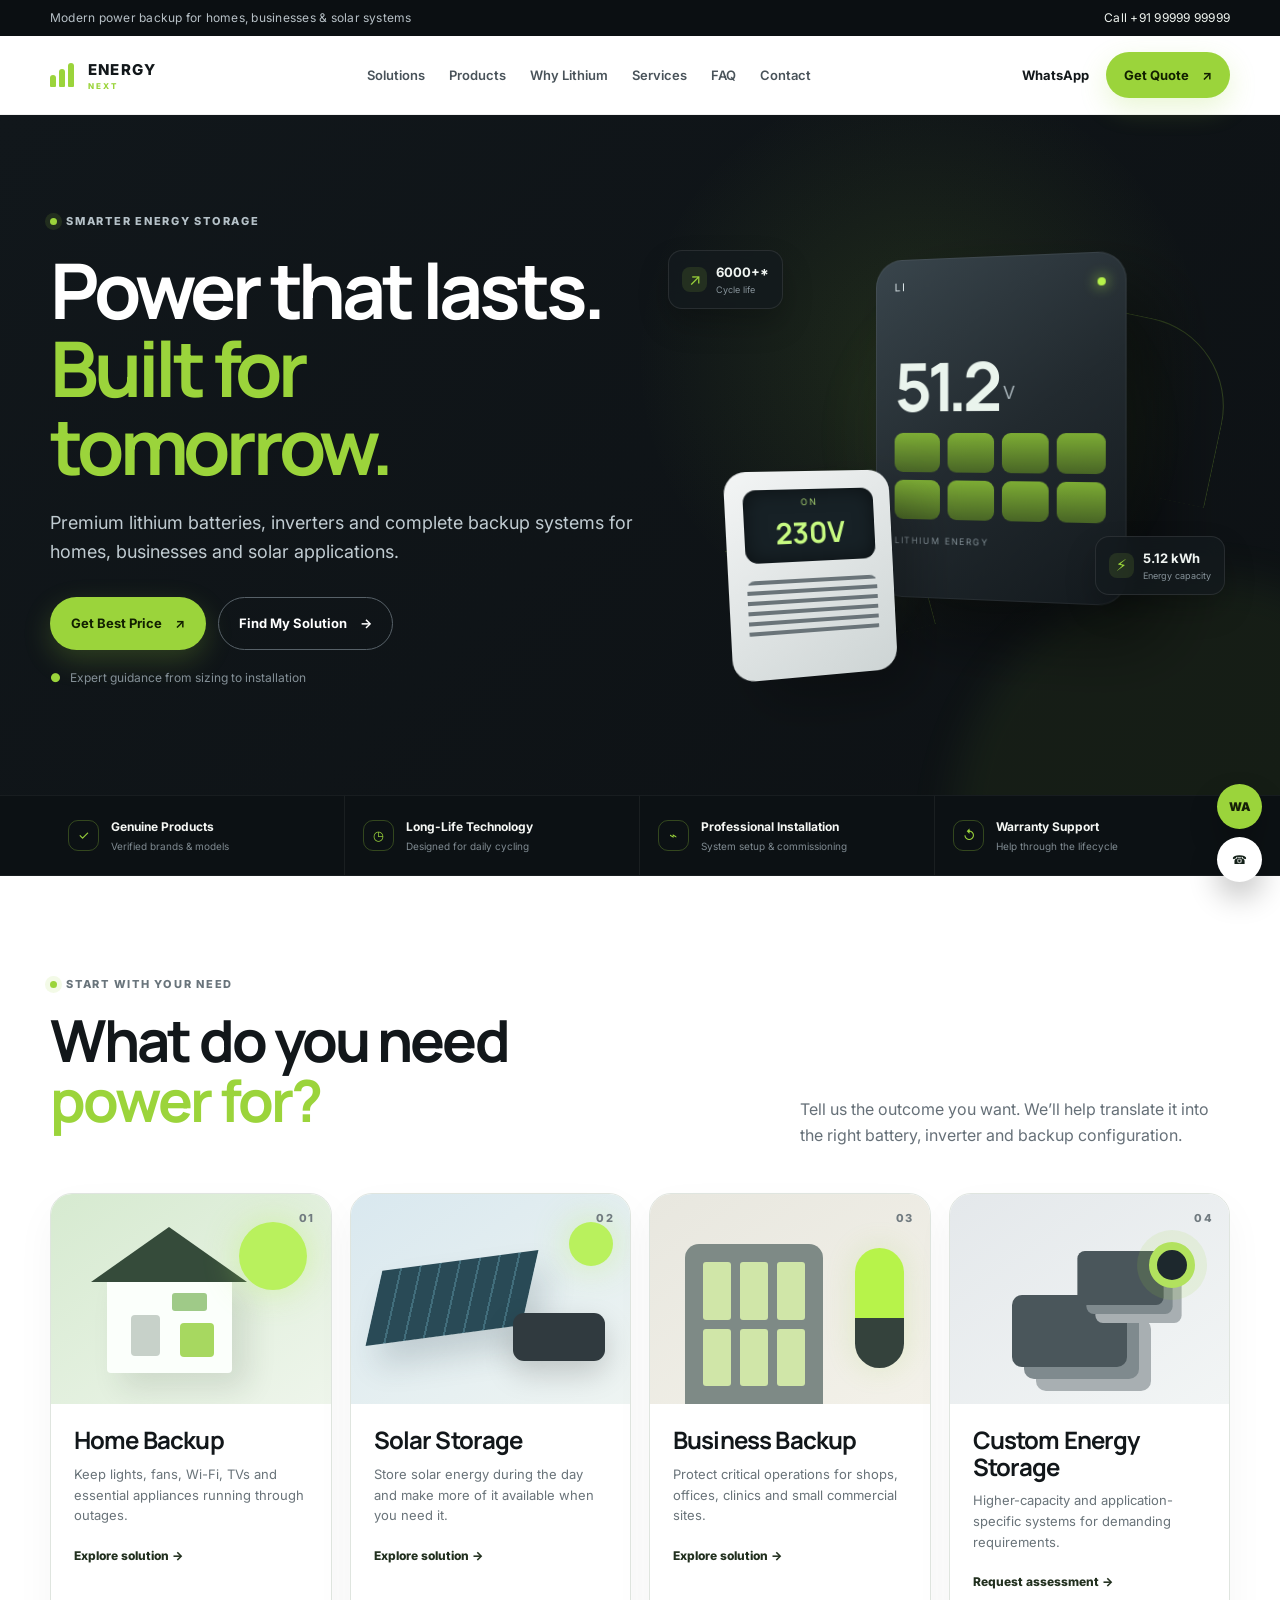
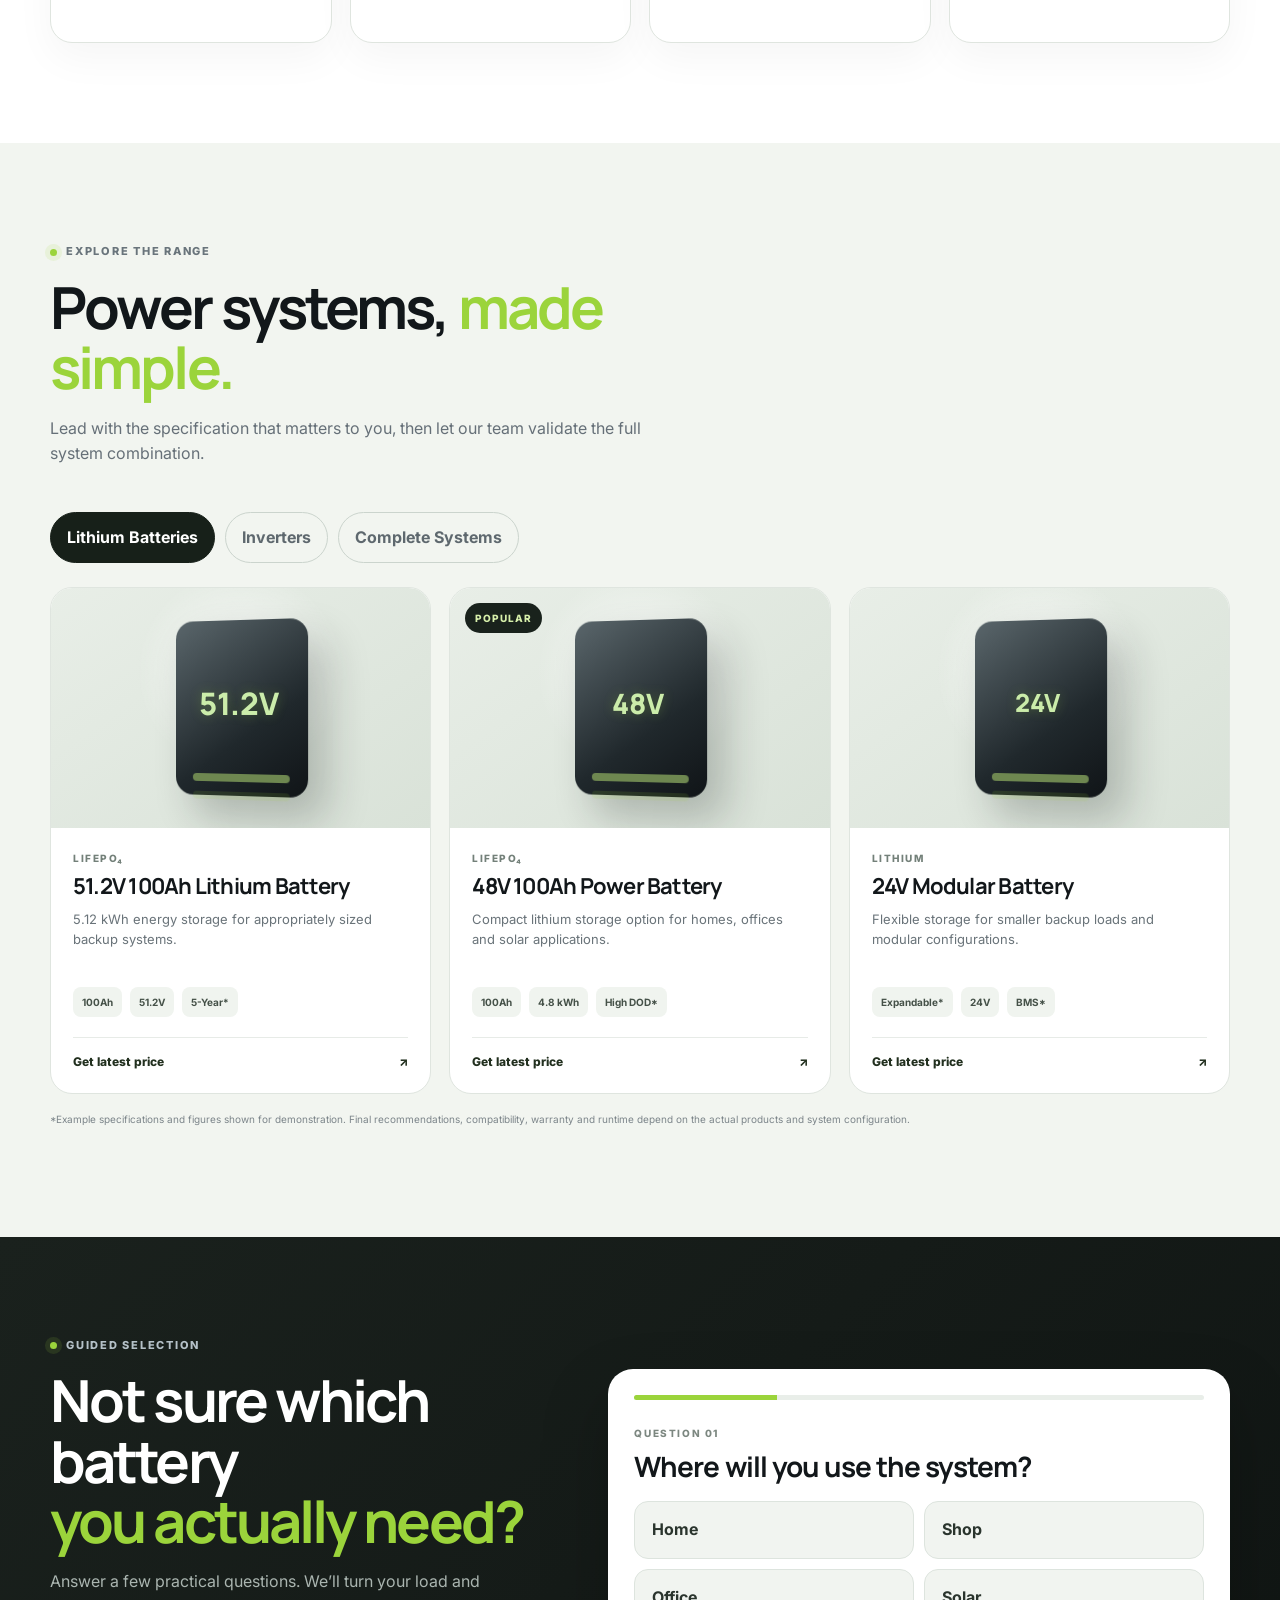
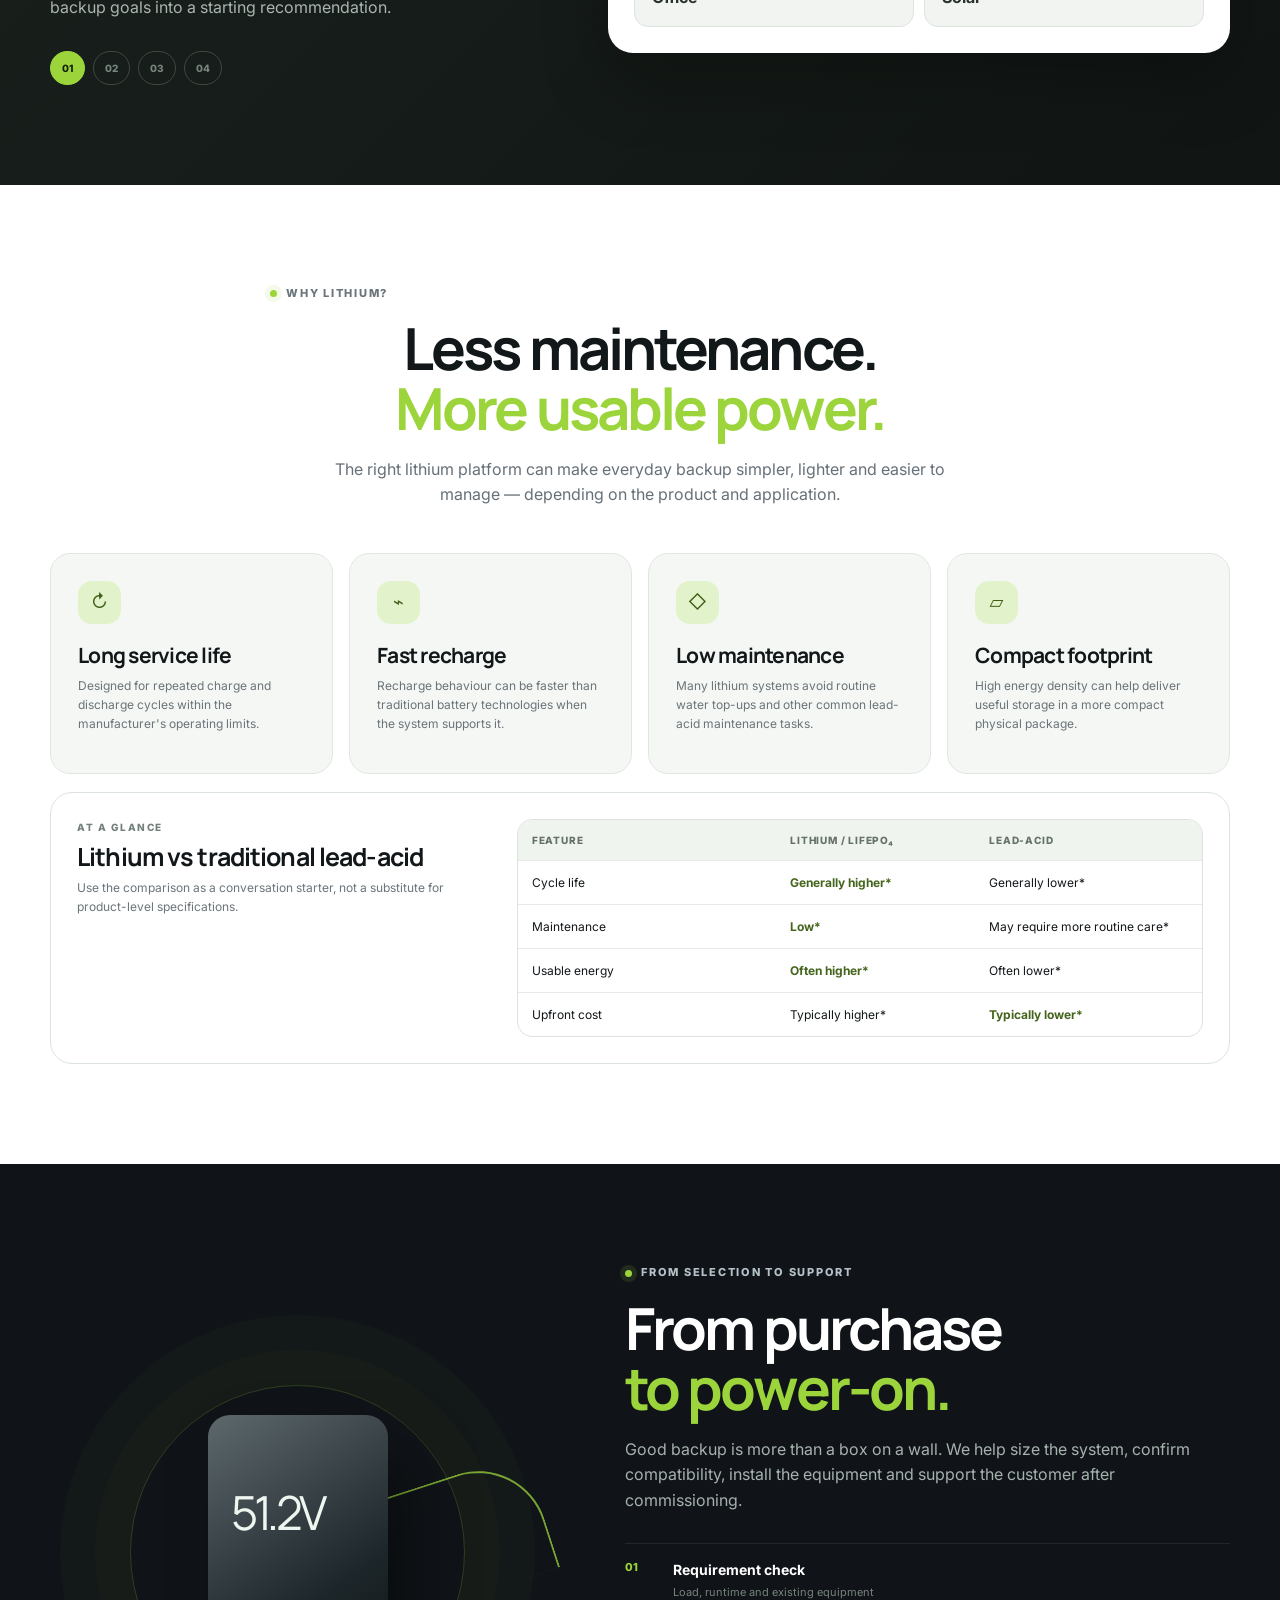
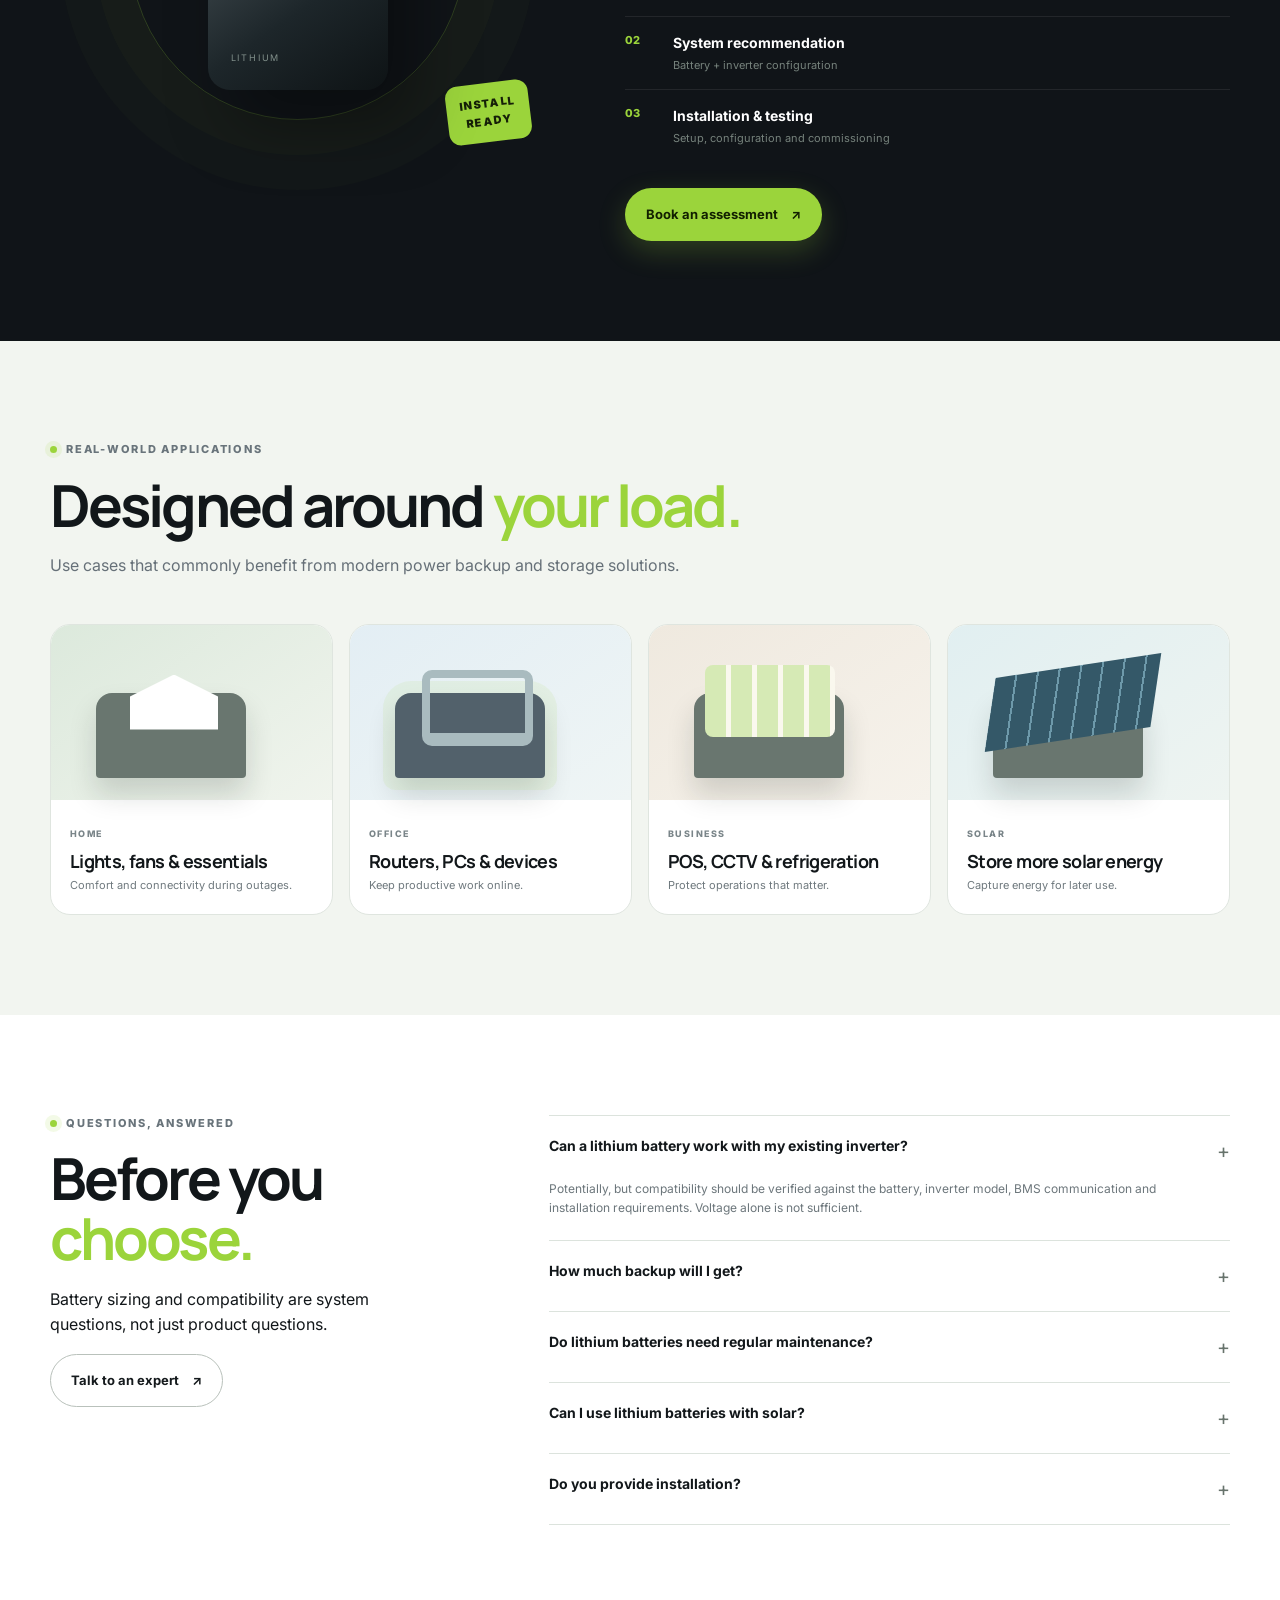
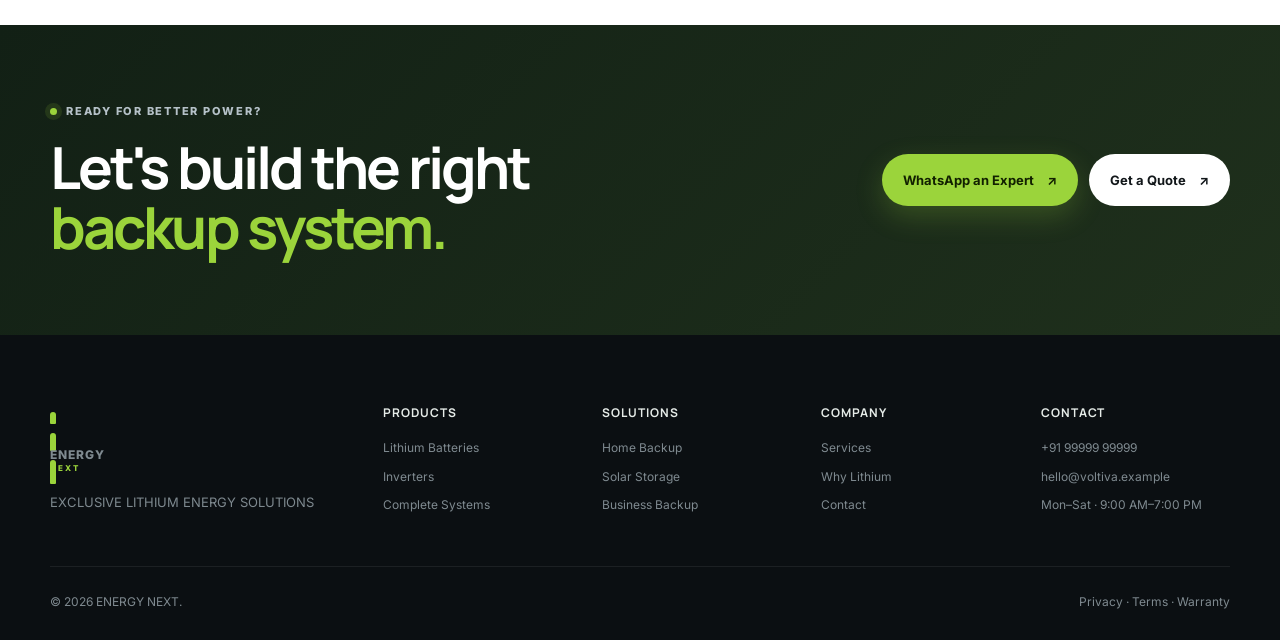
==== index.html @ 4ebe3f90 "Initial website" ====
<!DOCTYPE html>
<html lang="en">
<head>
  <meta charset="UTF-8" />
  <meta name="viewport" content="width=device-width, initial-scale=1.0" />
  <meta name="description" content="Premium lithium battery, inverter and power backup solutions for homes, businesses and solar applications." />
  <meta name="theme-color" content="#101418" />
  <title>Energy Next | Lithium Battery & Inverter Solutions</title>
  <link rel="preconnect" href="https://fonts.googleapis.com">
  <link rel="preconnect" href="https://fonts.gstatic.com" crossorigin>
  <link href="https://fonts.googleapis.com/css2?family=Inter:wght@400;500;600;700;800&family=Manrope:wght@600;700;800&display=swap" rel="stylesheet">
  <link rel="stylesheet" href="styles.css" />
</head>
<body>
  <div class="topbar">
    <div class="container topbar-inner">
      <span>Modern power backup for homes, businesses & solar systems</span>
      <a href="tel:+919999999999">Call +91 99999 99999</a>
    </div>
  </div>

  <header class="site-header" id="siteHeader">
    <div class="container nav-wrap">
      <a class="brand" href="index.html" aria-label="Voltiva Energy home">
        <span class="brand-mark"><span></span><span></span><span></span></span>
        <span>ENERGY <small>NEXT</small></span>
      </a>

      <button class="nav-toggle" type="button" aria-label="Open navigation" aria-expanded="false">
        <span></span><span></span><span></span>
      </button>

      <nav class="nav" aria-label="Primary navigation">
        <a href="#solutions">Solutions</a>
        <a href="#products">Products</a>
        <a href="#why-lithium">Why Lithium</a>
        <a href="#services">Services</a>
        <a href="#faq">FAQ</a>
        <a href="contact.html">Contact</a>
      </nav>

      <div class="nav-actions">
        <a class="text-link" href="https://wa.me/919999999999?text=Hi%20Voltiva%2C%20I%27d%20like%20help%20choosing%20a%20battery%20and%20inverter." target="_blank" rel="noopener">WhatsApp</a>
        <a class="btn btn-primary btn-small" href="contact.html#quote">Get Quote <span>↗</span></a>
      </div>
    </div>
  </header>

  <main>
    <section class="hero">
      <div class="hero-grid container">
        <div class="hero-copy">
          <div class="eyebrow"><span class="dot"></span> Smarter energy storage</div>
          <h1>Power that lasts.<br><em>Built for tomorrow.</em></h1>
          <p class="hero-lede">Premium lithium batteries, inverters and complete backup systems for homes, businesses and solar applications.</p>
          <div class="hero-actions">
            <a class="btn btn-primary" href="contact.html#quote">Get Best Price <span>↗</span></a>
            <a class="btn btn-ghost" href="#finder">Find My Solution <span>→</span></a>
          </div>
          <div class="hero-note"><span>●</span> Expert guidance from sizing to installation</div>
        </div>

        <div class="hero-visual" aria-label="Stylized lithium battery and inverter illustration">
          <div class="orb orb-a"></div>
          <div class="orb orb-b"></div>
          <div class="energy-line line-one"></div>
          <div class="energy-line line-two"></div>
          <div class="battery-device">
            <div class="battery-top"><span>LI</span><span class="mini-light"></span></div>
            <div class="battery-screen"><strong>51.2</strong><small>V</small></div>
            <div class="battery-grid"><i></i><i></i><i></i><i></i><i></i><i></i><i></i><i></i></div>
            <div class="battery-label">LITHIUM ENERGY</div>
          </div>
          <div class="inverter-device">
            <div class="inverter-display"><span>ON</span><strong>230V</strong></div>
            <div class="inverter-vents"></div>
          </div>
          <div class="energy-chip chip-a"><span class="chip-icon">⚡</span><div><strong>5.12 kWh</strong><small>Energy capacity</small></div></div>
          <div class="energy-chip chip-b"><span class="chip-icon">↗</span><div><strong>6000+*</strong><small>Cycle life</small></div></div>
        </div>
      </div>
      <div class="hero-glow"></div>
    </section>

    <section class="trust-strip">
      <div class="container trust-grid">
        <div><span class="trust-icon">✓</span><div><strong>Genuine Products</strong><small>Verified brands & models</small></div></div>
        <div><span class="trust-icon">◷</span><div><strong>Long-Life Technology</strong><small>Designed for daily cycling</small></div></div>
        <div><span class="trust-icon">⌁</span><div><strong>Professional Installation</strong><small>System setup & commissioning</small></div></div>
        <div><span class="trust-icon">↺</span><div><strong>Warranty Support</strong><small>Help through the lifecycle</small></div></div>
      </div>
    </section>

    <section class="section section-light" id="solutions">
      <div class="container">
        <div class="section-heading split-heading">
          <div>
            <div class="eyebrow dark"><span class="dot"></span> Start with your need</div>
            <h2>What do you need<br><em>power for?</em></h2>
          </div>
          <p>Tell us the outcome you want. We’ll help translate it into the right battery, inverter and backup configuration.</p>
        </div>

        <div class="solution-grid">
          <article class="solution-card solution-home">
            <div class="solution-tag">01</div>
            <div class="solution-visual house-visual"><div class="house"><i></i><b></b><span></span></div><div class="sun"></div></div>
            <div class="solution-body"><h3>Home Backup</h3><p>Keep lights, fans, Wi-Fi, TVs and essential appliances running through outages.</p><a href="contact.html#quote">Explore solution <span>→</span></a></div>
          </article>
          <article class="solution-card solution-solar">
            <div class="solution-tag">02</div>
            <div class="solution-visual solar-visual"><div class="panel"></div><div class="battery-pill"></div><div class="sun small"></div></div>
            <div class="solution-body"><h3>Solar Storage</h3><p>Store solar energy during the day and make more of it available when you need it.</p><a href="contact.html#quote">Explore solution <span>→</span></a></div>
          </article>
          <article class="solution-card solution-business">
            <div class="solution-tag">03</div>
            <div class="solution-visual business-visual"><div class="building"><i></i><i></i><i></i><i></i><i></i><i></i></div><div class="power-bar"></div></div>
            <div class="solution-body"><h3>Business Backup</h3><p>Protect critical operations for shops, offices, clinics and small commercial sites.</p><a href="contact.html#quote">Explore solution <span>→</span></a></div>
          </article>
          <article class="solution-card solution-custom">
            <div class="solution-tag">04</div>
            <div class="solution-visual custom-visual"><div class="stack-unit"></div><div class="stack-unit offset"></div><div class="node"></div></div>
            <div class="solution-body"><h3>Custom Energy Storage</h3><p>Higher-capacity and application-specific systems for demanding requirements.</p><a href="contact.html#quote">Request assessment <span>→</span></a></div>
          </article>
        </div>
      </div>
    </section>

    <section class="section section-soft" id="products">
      <div class="container">
        <div class="section-heading">
          <div class="eyebrow dark"><span class="dot"></span> Explore the range</div>
          <h2>Power systems, <em>made simple.</em></h2>
          <p>Lead with the specification that matters to you, then let our team validate the full system combination.</p>
        </div>

        <div class="product-tabs" role="tablist" aria-label="Product categories">
          <button class="tab active" data-tab="batteries" role="tab" aria-selected="true">Lithium Batteries</button>
          <button class="tab" data-tab="inverters" role="tab" aria-selected="false">Inverters</button>
          <button class="tab" data-tab="systems" role="tab" aria-selected="false">Complete Systems</button>
        </div>

        <div class="product-panel active" id="batteries" role="tabpanel">
          <div class="product-grid">
            <article class="product-card">
              <div class="product-image battery-art a"><div class="art-shell"></div><div class="art-label">51.2V</div></div>
              <div class="product-content"><div class="mini-kicker">LiFePO₄</div><h3>51.2V 100Ah Lithium Battery</h3><p>5.12 kWh energy storage for appropriately sized backup systems.</p><div class="spec-row"><span>100Ah</span><span>51.2V</span><span>5-Year*</span></div><a class="product-link" href="contact.html#quote">Get latest price <span>↗</span></a></div>
            </article>
            <article class="product-card featured-card">
              <div class="featured-badge">Popular</div>
              <div class="product-image battery-art b"><div class="art-shell"></div><div class="art-label">48V</div></div>
              <div class="product-content"><div class="mini-kicker">LiFePO₄</div><h3>48V 100Ah Power Battery</h3><p>Compact lithium storage option for homes, offices and solar applications.</p><div class="spec-row"><span>100Ah</span><span>4.8 kWh</span><span>High DOD*</span></div><a class="product-link" href="contact.html#quote">Get latest price <span>↗</span></a></div>
            </article>
            <article class="product-card">
              <div class="product-image battery-art c"><div class="art-shell"></div><div class="art-label">24V</div></div>
              <div class="product-content"><div class="mini-kicker">Lithium</div><h3>24V Modular Battery</h3><p>Flexible storage for smaller backup loads and modular configurations.</p><div class="spec-row"><span>Expandable*</span><span>24V</span><span>BMS*</span></div><a class="product-link" href="contact.html#quote">Get latest price <span>↗</span></a></div>
            </article>
          </div>
        </div>

        <div class="product-panel" id="inverters" role="tabpanel" hidden>
          <div class="product-grid">
            <article class="product-card"><div class="product-image inverter-art"><div class="inverter-face"></div></div><div class="product-content"><div class="mini-kicker">Pure Sine Wave</div><h3>3 kVA Home Inverter</h3><p>Efficient backup platform for essential household loads.</p><div class="spec-row"><span>3 kVA</span><span>230V</span><span>Smart*</span></div><a class="product-link" href="contact.html#quote">Check compatibility <span>↗</span></a></div></article>
            <article class="product-card"><div class="product-image inverter-art solar"><div class="inverter-face"></div></div><div class="product-content"><div class="mini-kicker">Hybrid Solar</div><h3>5 kVA Hybrid Inverter</h3><p>Battery + grid + solar architecture for flexible energy management.</p><div class="spec-row"><span>5 kVA</span><span>MPPT*</span><span>Hybrid*</span></div><a class="product-link" href="contact.html#quote">Check compatibility <span>↗</span></a></div></article>
            <article class="product-card"><div class="product-image inverter-art online"><div class="inverter-face"></div></div><div class="product-content"><div class="mini-kicker">Online UPS</div><h3>10 kVA Backup UPS</h3><p>Higher-capacity backup for commercial and critical loads.</p><div class="spec-row"><span>10 kVA</span><span>Online</span><span>3-Phase*</span></div><a class="product-link" href="contact.html#quote">Request recommendation <span>↗</span></a></div></article>
          </div>
        </div>

        <div class="product-panel" id="systems" role="tabpanel" hidden>
          <div class="package-grid">
            <article class="package-card dark"><div><span class="package-number">01</span><h3>Essential Home</h3><p>For lights, fans, Wi-Fi and entertainment essentials.</p></div><strong>2–4 hr*</strong><a href="contact.html#quote">Build this system <span>→</span></a></article>
            <article class="package-card"><div><span class="package-number">02</span><h3>Standard Home</h3><p>For lights, fans, TV, refrigerator, Wi-Fi and computers.</p></div><strong>4–6 hr*</strong><a href="contact.html#quote">Build this system <span>→</span></a></article>
            <article class="package-card green"><div><span class="package-number">03</span><h3>Business Backup</h3><p>Right-sized battery + inverter architecture for business continuity.</p></div><strong>Custom*</strong><a href="contact.html#quote">Request assessment <span>→</span></a></article>
          </div>
        </div>

        <p class="micro-note">*Example specifications and figures shown for demonstration. Final recommendations, compatibility, warranty and runtime depend on the actual products and system configuration.</p>
      </div>
    </section>

    <section class="section finder-section" id="finder">
      <div class="container finder-wrap">
        <div class="finder-copy">
          <div class="eyebrow"><span class="dot"></span> Guided selection</div>
          <h2>Not sure which battery<br><em>you actually need?</em></h2>
          <p>Answer a few practical questions. We’ll turn your load and backup goals into a starting recommendation.</p>
          <div class="finder-steps"><span class="active">01</span><span>02</span><span>03</span><span>04</span></div>
        </div>
        <div class="finder-card" id="finderCard">
          <div class="finder-progress"><span id="progressBar"></span></div>
          <div class="finder-step active" data-step="1">
            <span class="step-label">QUESTION 01</span><h3>Where will you use the system?</h3>
            <div class="choice-grid"><button data-next="2">Home</button><button data-next="2">Shop</button><button data-next="2">Office</button><button data-next="2">Solar</button></div>
          </div>
          <div class="finder-step" data-step="2">
            <span class="step-label">QUESTION 02</span><h3>How long do you need backup?</h3>
            <div class="choice-grid"><button data-next="3">2 hours</button><button data-next="3">4 hours</button><button data-next="3">6 hours</button><button data-next="3">8+ hours</button></div>
          </div>
          <div class="finder-step" data-step="3">
            <span class="step-label">QUESTION 03</span><h3>Do you already have an inverter?</h3>
            <div class="choice-grid"><button data-next="4">Yes</button><button data-next="4">No</button><button data-next="4">Not sure</button></div>
          </div>
          <div class="finder-step" data-step="4">
            <span class="step-label">RECOMMENDATION</span><h3>We have a starting point.</h3>
            <div class="recommendation"><div class="rec-icon">⚡</div><div><strong>Talk to an energy advisor</strong><p>Share your appliance load and current inverter model for a verified battery + inverter recommendation.</p></div></div>
            <div class="finder-actions"><a class="btn btn-primary" href="contact.html#quote">Get Exact Recommendation <span>↗</span></a><a class="btn btn-ghost" href="https://wa.me/919999999999?text=Hi%20Voltiva%2C%20I%20used%20your%20battery%20finder%20and%20want%20a%20recommendation." target="_blank" rel="noopener">WhatsApp Expert</a></div>
          </div>
        </div>
      </div>
    </section>

    <section class="section section-light" id="why-lithium">
      <div class="container">
        <div class="section-heading center-heading"><div class="eyebrow dark"><span class="dot"></span> Why lithium?</div><h2>Less maintenance.<br><em>More usable power.</em></h2><p>The right lithium platform can make everyday backup simpler, lighter and easier to manage — depending on the product and application.</p></div>
        <div class="benefit-grid">
          <article class="benefit-card"><div class="benefit-icon">↻</div><h3>Long service life</h3><p>Designed for repeated charge and discharge cycles within the manufacturer's operating limits.</p></article>
          <article class="benefit-card"><div class="benefit-icon">⌁</div><h3>Fast recharge</h3><p>Recharge behaviour can be faster than traditional battery technologies when the system supports it.</p></article>
          <article class="benefit-card"><div class="benefit-icon">◇</div><h3>Low maintenance</h3><p>Many lithium systems avoid routine water top-ups and other common lead-acid maintenance tasks.</p></article>
          <article class="benefit-card"><div class="benefit-icon">▱</div><h3>Compact footprint</h3><p>High energy density can help deliver useful storage in a more compact physical package.</p></article>
        </div>
        <div class="comparison-card">
          <div class="comparison-intro"><span class="mini-kicker">At a glance</span><h3>Lithium vs traditional lead-acid</h3><p>Use the comparison as a conversation starter, not a substitute for product-level specifications.</p></div>
          <div class="comparison-table">
            <div class="comparison-row header"><span>Feature</span><span>Lithium / LiFePO₄</span><span>Lead-acid</span></div>
            <div class="comparison-row"><span>Cycle life</span><b>Generally higher*</b><span>Generally lower*</span></div>
            <div class="comparison-row"><span>Maintenance</span><b>Low*</b><span>May require more routine care*</span></div>
            <div class="comparison-row"><span>Usable energy</span><b>Often higher*</b><span>Often lower*</span></div>
            <div class="comparison-row"><span>Upfront cost</span><span>Typically higher*</span><b>Typically lower*</b></div>
          </div>
        </div>
      </div>
    </section>

    <section class="section section-dark" id="services">
      <div class="container service-grid">
        <div class="service-visual"><div class="service-orbit"></div><div class="service-battery"></div><div class="service-cable"></div><div class="service-badge">INSTALL<br>READY</div></div>
        <div class="service-copy"><div class="eyebrow"><span class="dot"></span> From selection to support</div><h2>From purchase<br><em>to power-on.</em></h2><p>Good backup is more than a box on a wall. We help size the system, confirm compatibility, install the equipment and support the customer after commissioning.</p><div class="service-list"><div><span>01</span><strong>Requirement check</strong><small>Load, runtime and existing equipment</small></div><div><span>02</span><strong>System recommendation</strong><small>Battery + inverter configuration</small></div><div><span>03</span><strong>Installation & testing</strong><small>Setup, configuration and commissioning</small></div></div><a class="btn btn-primary" href="contact.html#quote">Book an assessment <span>↗</span></a></div>
      </div>
    </section>

    <section class="section section-soft">
      <div class="container">
        <div class="section-heading"><div class="eyebrow dark"><span class="dot"></span> Real-world applications</div><h2>Designed around <em>your load.</em></h2><p>Use cases that commonly benefit from modern power backup and storage solutions.</p></div>
        <div class="application-grid">
          <div class="application-card"><div class="application-art home"></div><div><span>HOME</span><h3>Lights, fans & essentials</h3><p>Comfort and connectivity during outages.</p></div></div>
          <div class="application-card"><div class="application-art office"></div><div><span>OFFICE</span><h3>Routers, PCs & devices</h3><p>Keep productive work online.</p></div></div>
          <div class="application-card"><div class="application-art shop"></div><div><span>BUSINESS</span><h3>POS, CCTV & refrigeration</h3><p>Protect operations that matter.</p></div></div>
          <div class="application-card"><div class="application-art solar"></div><div><span>SOLAR</span><h3>Store more solar energy</h3><p>Capture energy for later use.</p></div></div>
        </div>
      </div>
    </section>

    <section class="section section-light" id="faq">
      <div class="container faq-grid">
        <div><div class="eyebrow dark"><span class="dot"></span> Questions, answered</div><h2>Before you<br><em>choose.</em></h2><p>Battery sizing and compatibility are system questions, not just product questions.</p><a class="btn btn-ghost dark-btn" href="contact.html">Talk to an expert <span>↗</span></a></div>
        <div class="faq-list">
          <details open><summary>Can a lithium battery work with my existing inverter?<span>+</span></summary><p>Potentially, but compatibility should be verified against the battery, inverter model, BMS communication and installation requirements. Voltage alone is not sufficient.</p></details>
          <details><summary>How much backup will I get?<span>+</span></summary><p>Runtime depends on actual load, battery energy, inverter efficiency, usable depth of discharge, surge demand and system settings. Ask us for a practical sizing estimate.</p></details>
          <details><summary>Do lithium batteries need regular maintenance?<span>+</span></summary><p>Many lithium systems require little routine maintenance compared with flooded lead-acid batteries, but inspection and correct operating conditions still matter.</p></details>
          <details><summary>Can I use lithium batteries with solar?<span>+</span></summary><p>Yes, where the battery and inverter/charger architecture supports the required charging, communication and protection behaviour.</p></details>
          <details><summary>Do you provide installation?<span>+</span></summary><p>Installation can include battery/inverter setup, wiring, configuration, testing and commissioning depending on the selected system and service area.</p></details>
        </div>
      </div>
    </section>

    <section class="cta-section">
      <div class="container cta-inner"><div><div class="eyebrow"><span class="dot"></span> Ready for better power?</div><h2>Let's build the right<br><em>backup system.</em></h2></div><div class="cta-actions"><a class="btn btn-primary" href="https://wa.me/919999999999?text=Hi%20Voltiva%2C%20I%27d%20like%20help%20with%20a%20power%20backup%20system." target="_blank" rel="noopener">WhatsApp an Expert <span>↗</span></a><a class="btn btn-light" href="contact.html#quote">Get a Quote <span>↗</span></a></div></div>
    </section>
  </main>

  <footer class="site-footer">
    <div class="container footer-grid">
      <div class="footer-brand"><a class="brand footer-brand-mark" href="index.html"><span class="brand-mark"><span></span><span></span><span></span></span><span>ENERGY<small>NEXT</small></span></a><p>EXCLUSIVE LITHIUM ENERGY SOLUTIONS</p></div>
      <div><h4>Products</h4><a href="#products">Lithium Batteries</a><a href="#products">Inverters</a><a href="#products">Complete Systems</a></div>
      <div><h4>Solutions</h4><a href="#solutions">Home Backup</a><a href="#solutions">Solar Storage</a><a href="#solutions">Business Backup</a></div>
      <div><h4>Company</h4><a href="#services">Services</a><a href="#why-lithium">Why Lithium</a><a href="contact.html">Contact</a></div>
      <div><h4>Contact</h4><a href="tel:+919999999999">+91 99999 99999</a><a href="mailto:hello@voltiva.example">hello@voltiva.example</a><span>Mon–Sat · 9:00 AM–7:00 PM</span></div>
    </div>
    <div class="container footer-bottom"><span>© 2026 ENERGY NEXT.</span><span>Privacy · Terms · Warranty</span></div>
  </footer>

  <div class="floating-actions"><a class="fab fab-whatsapp" href="https://wa.me/919999999999?text=Hi%20Voltiva%2C%20I%27d%20like%20help%20with%20a%20power%20backup%20system." target="_blank" rel="noopener" aria-label="WhatsApp">WA</a><a class="fab fab-call" href="tel:+919999999999" aria-label="Call">☎</a></div>

  <script src="script.js"></script>
</body>
</html>
---- styles.css ----
:root {
    --bg: #101418;
    --bg-2: #141a1f;
    --surface: #fff;
    --soft: #f2f5f0;
    --soft-2: #e9eee8;
    --text: #12171a;
    --muted: #667078;
    --line: #dfe5df;
    --green: #9bd43b;
    --green-2: #c4f46c;
    --ink-green: #224a06;
    --shadow: 0 24px 70px rgba(16, 20, 24, .10);
    --radius: 24px;
    --radius-sm: 16px;
    --container: 1180px
}

* {
    box-sizing: border-box
}

html {
    scroll-behavior: smooth
}

body {
    margin: 0;
    font-family: Inter, system-ui, -apple-system, BlinkMacSystemFont, "Segoe UI", sans-serif;
    color: var(--text);
    background: var(--surface);
    line-height: 1.6
}

a {
    text-decoration: none;
    color: inherit
}

button,
input,
select,
textarea {
    font: inherit
}

button {
    cursor: pointer
}

img {
    max-width: 100%;
    display: block
}

.container {
    width: min(var(--container), calc(100% - 48px));
    margin: 0 auto
}

.topbar {
    background: #0b0f12;
    color: #b7c0c6;
    font-size: 12px;
    letter-spacing: .02em
}

.topbar-inner {
    min-height: 36px;
    display: flex;
    align-items: center;
    justify-content: space-between
}

.topbar a {
    color: #eff4ef
}

.site-header {
    position: sticky;
    top: 0;
    z-index: 40;
    background: rgba(255, 255, 255, .96);
    backdrop-filter: blur(18px);
    border-bottom: 1px solid rgba(20, 25, 28, .06);
    transition: .3s
}

.site-header.on-dark {
    background: rgba(16, 20, 24, .8);
    color: #fff;
    border-bottom-color: rgba(255, 255, 255, .08)
}

.nav-wrap {
    min-height: 78px;
    display: flex;
    align-items: center;
    gap: 26px
}

.brand {
    display: flex;
    align-items: center;
    gap: 11px;
    font-weight: 800;
    letter-spacing: .08em;
    font-size: 15px;
    min-width: max-content
}

.brand small {
    display: block;
    font-size: 8px;
    letter-spacing: .24em;
    color:#9bd43b ;
    margin-top: -2px
}

.brand-mark {
    display: flex;
    align-items: flex-end;
    gap: 3px;
    width: 27px;
    height: 24px
}

.brand-mark span {
    width: 6px;
    border-radius: 3px 3px 1px 1px;
    background: var(--green);
    display: block
}

.brand-mark span:nth-child(1) {
    height: 12px
}

.brand-mark span:nth-child(2) {
    height: 18px
}

.brand-mark span:nth-child(3) {
    height: 24px
}

.nav {
    display: flex;
    align-items: center;
    justify-content: center;
    gap: 24px;
    flex: 1;
    font-size: 13px;
    font-weight: 600
}

.nav a {
    color: #49535a;
    transition: .2s
}

.site-header.on-dark .nav a {
    color: #d8e0e4
}

.nav a:hover,
.nav a.current {
    color: var(--text)
}

.site-header.on-dark .nav a:hover,
.site-header.on-dark .nav a.current {
    color: #fff
}

.nav-actions {
    display: flex;
    align-items: center;
    gap: 17px
}

.text-link {
    font-size: 13px;
    font-weight: 700
}

.btn {
    display: inline-flex;
    align-items: center;
    justify-content: center;
    gap: 13px;
    border: 1px solid transparent;
    border-radius: 999px;
    padding: 15px 20px;
    font-weight: 700;
    font-size: 13px;
    transition: transform .2s, box-shadow .2s, background .2s
}

.btn:hover {
    transform: translateY(-2px)
}

.btn-primary {
    background: var(--green);
    color: #122000;
    box-shadow: 0 10px 28px rgba(155, 212, 59, .22)
}

.btn-primary:hover {
    box-shadow: 0 15px 34px rgba(155, 212, 59, .30)
}

.btn-ghost {
    background: transparent;
    border-color: #bec7c1;
    color: #162018
}

.btn-ghost:hover {
    background: #fff;
    border-color: #9fac9f
}

.btn-light {
    background: #fff;
    color: #12171a
}

.dark-btn {
    color: #151a1d;
    border-color: #b9c1bb
}

.btn-small {
    padding: 12px 17px
}

.nav-toggle {
    display: none;
    background: none;
    border: 0;
    padding: 7px
}

.nav-toggle span {
    display: block;
    width: 24px;
    height: 2px;
    background: currentColor;
    margin: 5px 0;
    border-radius: 2px
}

.eyebrow {
    display: flex;
    align-items: center;
    gap: 9px;
    color: #b5c1c8;
    text-transform: uppercase;
    font-size: 11px;
    letter-spacing: .16em;
    font-weight: 800
}

.eyebrow.dark {
    color: #69747b
}

.dot {
    width: 7px;
    height: 7px;
    border-radius: 50%;
    background: var(--green);
    box-shadow: 0 0 0 5px rgba(155, 212, 59, .12)
}

h1,
h2,
h3,
h4,
p {
    margin-top: 0
}

h1,
h2,
h3,
h4 {
    font-family: Manrope, Inter, sans-serif
}

h1 {
    font-size: clamp(48px, 6vw, 78px);
    line-height: 1.02;
    letter-spacing: -.055em;
    margin: 20px 0 22px;
    color: #fff
}

h1 em,
h2 em {
    font-style: normal;
    color: var(--green)
}

h2 {
    font-size: clamp(38px, 4.8vw, 58px);
    line-height: 1.04;
    letter-spacing: -.05em;
    margin: 16px 0 18px
}

h3 {
    font-size: 24px;
    line-height: 1.1;
    letter-spacing: -.035em
}

.hero {
    position: relative;
    overflow: hidden;
    background: radial-gradient(circle at 72% 36%, rgba(155, 212, 59, .12), transparent 28%), linear-gradient(135deg, #11171b 0%, #0d1114 100%);
    color: #fff
}

.hero-grid {
    min-height: 650px;
    display: grid;
    grid-template-columns: 1.02fr .98fr;
    align-items: center;
    gap: 34px;
    position: relative;
    z-index: 2;
    padding-top: 55px;
    padding-bottom: 65px
}

.hero-copy {
    max-width: 650px
}

.hero-lede {
    font-size: 18px;
    line-height: 1.65;
    color: #c0cbd1;
    max-width: 620px
}

.hero-actions {
    display: flex;
    gap: 12px;
    flex-wrap: wrap;
    margin-top: 30px
}

.hero .btn-ghost {
    color: #fff;
    border-color: #576168
}

.hero-note {
    margin-top: 18px;
    color: #849097;
    font-size: 12px
}

.hero-note span {
    color: var(--green);
    margin-right: 6px
}

.hero-visual {
    position: relative;
    min-height: 560px
}

.orb {
    position: absolute;
    border-radius: 50%;
    filter: blur(1px)
}

.orb-a {
    width: 360px;
    height: 360px;
    right: 50px;
    top: 85px;
    background: radial-gradient(circle, rgba(155, 212, 59, .10) 0%, rgba(155, 212, 59, .02) 55%, transparent 72%)
}

.orb-b {
    width: 220px;
    height: 220px;
    left: 55px;
    bottom: 55px;
    background: radial-gradient(circle, rgba(196, 244, 108, .08), transparent 65%)
}

.energy-line {
    position: absolute;
    border: 1px solid rgba(155, 212, 59, .24);
    border-left: 0;
    border-bottom: 0;
    border-radius: 0 90px 0 0
}

.line-one {
    width: 240px;
    height: 175px;
    right: 5px;
    top: 140px;
    transform: rotate(12deg)
}

.line-two {
    width: 185px;
    height: 125px;
    left: 70px;
    bottom: 80px;
    transform: rotate(-15deg)
}

.battery-device {
    position: absolute;
    width: 255px;
    height: 345px;
    right: 105px;
    top: 86px;
    border-radius: 28px;
    background: linear-gradient(145deg, #39454c, #222a2f 52%, #13191d);
    box-shadow: 35px 35px 70px rgba(0, 0, 0, .45), inset 0 0 0 1px rgba(255, 255, 255, .06);
    transform: perspective(800px) rotateY(-11deg);
    padding: 20px
}

.battery-top {
    display: flex;
    align-items: center;
    justify-content: space-between;
    color: #dce5e9;
    font-size: 11px;
    letter-spacing: .14em
}

.mini-light {
    width: 8px;
    height: 8px;
    border-radius: 50%;
    background: #b7f34a;
    box-shadow: 0 0 13px #b7f34a
}

.battery-screen {
    display: flex;
    align-items: flex-end;
    gap: 6px;
    margin: 64px 0 20px;
    color: #eaf4ed
}

.battery-screen strong {
    font-family: Manrope;
    font-size: 68px;
    letter-spacing: -.08em;
    line-height: .82
}

.battery-screen small {
    font-size: 18px;
    margin-bottom: 6px;
    color: #a6b2b8
}

.battery-grid {
    display: grid;
    grid-template-columns: repeat(4, 1fr);
    gap: 8px
}

.battery-grid i {
    display: block;
    height: 40px;
    border-radius: 9px;
    background: linear-gradient(180deg, #87bb35, #4d6c25);
    opacity: .9
}

.battery-label {
    font-size: 9px;
    color: #839097;
    letter-spacing: .18em;
    margin-top: 15px
}

.inverter-device {
    position: absolute;
    left: 60px;
    bottom: 54px;
    width: 170px;
    height: 205px;
    border-radius: 22px;
    background: linear-gradient(145deg, #f3f5f5, #cdd4d4);
    box-shadow: 25px 25px 55px rgba(0, 0, 0, .25);
    transform: perspective(700px) rotateY(14deg) rotateZ(-3deg);
    padding: 18px
}

.inverter-display {
    height: 72px;
    background: #172126;
    border-radius: 13px;
    color: #c8fb82;
    display: flex;
    flex-direction: column;
    justify-content: center;
    align-items: center;
    box-shadow: inset 0 0 20px rgba(0, 0, 0, .5)
}

.inverter-display span {
    font-size: 9px;
    letter-spacing: .18em;
    opacity: .8
}

.inverter-display strong {
    font-family: Manrope;
    font-size: 29px
}

.inverter-vents {
    height: 60px;
    margin-top: 17px;
    border-radius: 8px;
    background: repeating-linear-gradient(180deg, #6a7479 0 4px, transparent 4px 10px)
}

.energy-chip {
    position: absolute;
    display: flex;
    align-items: center;
    gap: 9px;
    background: rgba(20, 26, 30, .78);
    border: 1px solid rgba(255, 255, 255, .09);
    backdrop-filter: blur(10px);
    padding: 11px 13px;
    border-radius: 14px;
    box-shadow: 0 15px 30px rgba(0, 0, 0, .22)
}

.energy-chip strong {
    display: block;
    font-size: 13px;
    color: #f0f5f2
}

.energy-chip small {
    display: block;
    font-size: 9px;
    color: #87939a
}

.chip-a {
    right: 5px;
    bottom: 135px
}

.chip-b {
    left: 0;
    top: 80px
}

.chip-icon {
    width: 25px;
    height: 25px;
    display: grid;
    place-items: center;
    border-radius: 8px;
    background: rgba(155, 212, 59, .13);
    color: var(--green)
}

.hero-glow {
    position: absolute;
    width: 500px;
    height: 500px;
    border-radius: 50%;
    right: -170px;
    bottom: -280px;
    background: rgba(155, 212, 59, .06);
    filter: blur(20px)
}

.trust-strip {
    background: #0c1114;
    color: #f5f7f4;
    border-top: 1px solid rgba(255, 255, 255, .05);
    border-bottom: 1px solid rgba(255, 255, 255, .05)
}

.trust-grid {
    display: grid;
    grid-template-columns: repeat(4, 1fr)
}

.trust-grid>div {
    padding: 21px 18px;
    display: flex;
    align-items: center;
    gap: 12px;
    border-right: 1px solid rgba(255, 255, 255, .06)
}

.trust-grid>div:last-child {
    border-right: 0
}

.trust-grid strong {
    display: block;
    font-size: 12px
}

.trust-grid small {
    display: block;
    color: #7f8a91;
    font-size: 10px;
    margin-top: 2px
}

.trust-icon {
    width: 31px;
    height: 31px;
    display: grid;
    place-items: center;
    border: 1px solid rgba(155, 212, 59, .28);
    color: var(--green);
    border-radius: 10px;
    font-size: 13px
}

.section {
    padding: 100px 0
}

.section-light {
    background: #fff
}

.section-soft {
    background: var(--soft)
}

.section-dark {
    background: var(--bg);
    color: #fff
}

.section-heading {
    max-width: 740px;
    margin-bottom: 45px
}

.section-heading p {
    color: var(--muted);
    font-size: 16px;
    max-width: 640px
}

.split-heading {
    display: grid;
    grid-template-columns: 1fr .75fr;
    gap: 60px;
    align-items: end;
    max-width: none
}

.split-heading p {
    justify-self: end;
    max-width: 430px;
    margin: 0
}

.center-heading {
    text-align: center;
    margin-left: auto;
    margin-right: auto
}

.center-heading p {
    margin-left: auto;
    margin-right: auto
}

.solution-grid {
    display: grid;
    grid-template-columns: repeat(4, 1fr);
    gap: 18px
}

.solution-card {
    background: #fff;
    border: 1px solid #dfe5df;
    border-radius: 22px;
    overflow: hidden;
    position: relative;
    min-height: 450px;
    box-shadow: 0 16px 40px rgba(20, 30, 24, .04)
}

.solution-tag {
    position: absolute;
    top: 16px;
    right: 16px;
    z-index: 2;
    color: #717b80;
    font-size: 11px;
    letter-spacing: .12em;
    font-weight: 800
}

.solution-visual {
    height: 210px;
    position: relative;
    overflow: hidden;
    background: linear-gradient(145deg, #dfe9db, #eff4ed)
}

.solution-body {
    padding: 23px
}

.solution-body h3 {
    margin-bottom: 10px
}

.solution-body p {
    color: #697379;
    font-size: 13px;
    min-height: 65px
}

.solution-body a,
.product-link,
.package-card a {
    font-size: 12px;
    font-weight: 800;
    color: #22301f
}

.house-visual {
    background: linear-gradient(145deg, #d6ead0, #eef5eb)
}

.house {
    position: absolute;
    left: 56px;
    bottom: 31px;
    width: 125px;
    height: 102px;
    background: #fbfffb;
    border-radius: 12px 12px 4px 4px;
    box-shadow: 15px 15px 30px rgba(30, 50, 30, .12)
}

.house:before {
    content: "";
    position: absolute;
    left: -16px;
    top: -44px;
    border-left: 78px solid transparent;
    border-right: 78px solid transparent;
    border-bottom: 55px solid #354b3a
}

.house i {
    position: absolute;
    left: 24px;
    bottom: 17px;
    width: 29px;
    height: 41px;
    background: #c7d1c9;
    border-radius: 4px
}

.house b {
    position: absolute;
    right: 18px;
    bottom: 16px;
    width: 34px;
    height: 34px;
    background: #a7d860;
    border-radius: 4px
}

.house span {
    position: absolute;
    right: 25px;
    top: 22px;
    width: 35px;
    height: 18px;
    background: #9fca88;
    border-radius: 3px
}

.sun {
    position: absolute;
    width: 68px;
    height: 68px;
    border-radius: 50%;
    background: #b9f15d;
    right: 24px;
    top: 28px;
    box-shadow: 0 0 35px rgba(185, 241, 93, .45)
}

.solar-visual {
    background: linear-gradient(145deg, #d9e8ef, #eef4f2)
}

.panel {
    position: absolute;
    width: 150px;
    height: 76px;
    left: 26px;
    top: 66px;
    transform: skew(-20deg) rotate(-8deg);
    background: repeating-linear-gradient(90deg, #294a56 0 17px, #416d7b 17px 19px), repeating-linear-gradient(180deg, transparent 0 18px, rgba(255, 255, 255, .35) 18px 20px);
    box-shadow: 15px 22px 30px rgba(40, 60, 70, .18)
}

.battery-pill {
    position: absolute;
    right: 25px;
    bottom: 43px;
    width: 92px;
    height: 48px;
    border-radius: 11px;
    background: #303a3f;
    box-shadow: 0 12px 30px rgba(0, 0, 0, .18)
}

.sun.small {
    width: 44px;
    height: 44px;
    right: 17px;
    top: 28px
}

.business-visual {
    background: linear-gradient(145deg, #e8e7df, #f3f1e9)
}

.building {
    position: absolute;
    bottom: 0;
    left: 35px;
    width: 138px;
    height: 160px;
    background: #7e8a86;
    border-radius: 14px 14px 0 0;
    padding: 18px;
    display: grid;
    grid-template-columns: repeat(3, 1fr);
    gap: 9px
}

.building i {
    background: #d0e6a8;
    border-radius: 3px
}

.power-bar {
    position: absolute;
    right: 26px;
    top: 54px;
    width: 49px;
    height: 120px;
    border-radius: 25px;
    background: linear-gradient(180deg, #b7f34a 0 58%, #34423c 58% 100%);
    box-shadow: 0 0 30px rgba(155, 212, 59, .2)
}

.custom-visual {
    background: linear-gradient(145deg, #e4e8eb, #f2f5f5)
}

.stack-unit {
    position: absolute;
    left: 62px;
    bottom: 37px;
    width: 115px;
    height: 72px;
    border-radius: 10px;
    background: #4a565b;
    box-shadow: 12px 12px 0 #7f8a8e, 24px 24px 0 #a8afb2
}

.stack-unit.offset {
    left: 113px;
    bottom: 90px;
    transform: scale(.75)
}

.node {
    position: absolute;
    right: 34px;
    top: 48px;
    width: 46px;
    height: 46px;
    border-radius: 50%;
    border: 8px solid #b2e25e;
    background: #1d282d;
    box-shadow: 0 0 0 12px rgba(155, 212, 59, .12)
}

.product-tabs {
    display: flex;
    gap: 10px;
    margin-bottom: 24px;
    flex-wrap: wrap
}

.tab {
    border: 1px solid #cbd4cd;
    background: transparent;
    border-radius: 999px;
    padding: 12px 16px;
    font-weight: 700;
    color: #5e686e
}

.tab.active {
    background: #172019;
    color: #fff;
    border-color: #172019
}

.product-panel {
    display: block
}

.product-panel[hidden] {
    display: none
}

.product-grid {
    display: grid;
    grid-template-columns: repeat(3, 1fr);
    gap: 18px
}

.product-card {
    background: #fff;
    border: 1px solid #dfe5df;
    border-radius: 22px;
    overflow: hidden;
    position: relative
}

.featured-badge {
    position: absolute;
    z-index: 2;
    top: 15px;
    left: 15px;
    background: #19221c;
    color: #d6efaa;
    padding: 7px 10px;
    border-radius: 999px;
    font-size: 10px;
    font-weight: 800;
    letter-spacing: .1em;
    text-transform: uppercase
}

.product-image {
    height: 240px;
    position: relative;
    display: grid;
    place-items: center;
    overflow: hidden
}

.battery-art {
    background: radial-gradient(circle at 50% 35%, rgba(255, 255, 255, .75), transparent 42%), linear-gradient(145deg, #e8eee7, #d9e2d8)
}

.art-shell {
    width: 135px;
    height: 176px;
    border-radius: 18px;
    background: linear-gradient(145deg, #5a666b, #20282c 62%, #101417);
    box-shadow: 18px 22px 40px rgba(20, 30, 25, .24);
    position: relative;
    transform: perspective(600px) rotateY(-12deg)
}

.art-shell:after {
    content: "";
    position: absolute;
    left: 18px;
    right: 18px;
    bottom: 14px;
    height: 8px;
    background: #6e8750;
    border-radius: 4px;
    box-shadow: 0 18px 0 rgba(155, 212, 59, .12)
}

.art-label {
    position: absolute;
    color: #cbecaa;
    font-family: Manrope;
    font-size: 31px;
    font-weight: 800;
    transform: translate(-2px, -5px);
    text-shadow: 0 0 12px rgba(155, 212, 59, .28)
}

.battery-art.b .art-label {
    font-size: 28px
}

.battery-art.c .art-label {
    font-size: 25px
}

.product-content {
    padding: 22px
}

.mini-kicker {
    display: block;
    color: #738079;
    font-size: 10px;
    letter-spacing: .15em;
    text-transform: uppercase;
    font-weight: 800;
    margin-bottom: 8px
}

.product-content h3 {
    font-size: 22px;
    margin-bottom: 10px
}

.product-content p {
    font-size: 13px;
    color: #697379;
    min-height: 62px
}

.spec-row {
    display: flex;
    gap: 8px;
    flex-wrap: wrap;
    margin: 16px 0 20px
}

.spec-row span {
    padding: 7px 9px;
    background: #f0f4ef;
    border-radius: 8px;
    font-size: 10px;
    font-weight: 700;
    color: #455148
}

.product-link {
    display: flex;
    justify-content: space-between;
    align-items: center;
    padding-top: 14px;
    border-top: 1px solid #e7ebe7
}

.inverter-art {
    background: radial-gradient(circle at 50% 30%, rgba(184, 226, 112, .22), transparent 34%), linear-gradient(145deg, #e7ecec, #ced7d8)
}

.inverter-face {
    width: 145px;
    height: 185px;
    border-radius: 18px;
    background: linear-gradient(145deg, #536168, #1e292e 65%, #101417);
    box-shadow: 18px 22px 40px rgba(20, 30, 25, .23);
    position: relative
}

.inverter-face:before {
    content: "";
    position: absolute;
    left: 16px;
    right: 16px;
    top: 22px;
    height: 58px;
    border-radius: 11px;
    background: #172328;
    box-shadow: inset 0 0 0 1px rgba(255, 255, 255, .05)
}

.inverter-face:after {
    content: "";
    position: absolute;
    left: 23px;
    right: 23px;
    bottom: 20px;
    height: 55px;
    border-radius: 8px;
    background: repeating-linear-gradient(180deg, #66777d 0 4px, transparent 4px 9px)
}

.inverter-art.solar {
    background: linear-gradient(145deg, #dff0ec, #eef5f1)
}

.inverter-art.online {
    background: linear-gradient(145deg, #eee9e3, #f6f3ef)
}

.package-grid {
    display: grid;
    grid-template-columns: repeat(3, 1fr);
    gap: 18px
}

.package-card {
    background: #fff;
    border: 1px solid #dfe5df;
    border-radius: 22px;
    padding: 30px;
    min-height: 250px;
    display: flex;
    flex-direction: column;
    justify-content: space-between
}

.package-card h3 {
    margin: 9px 0 10px
}

.package-card p {
    color: #677278;
    font-size: 13px;
    max-width: 300px
}

.package-card strong {
    font-family: Manrope;
    font-size: 28px;
    letter-spacing: -.04em
}

.package-card.dark {
    background: #172019;
    color: #f4f8f2;
    border-color: #172019
}

.package-card.dark p {
    color: #a6b3ab
}

.package-card.green {
    background: #e3f3cd;
    border-color: #e3f3cd
}

.package-number {
    font-size: 10px;
    letter-spacing: .14em;
    font-weight: 800;
    opacity: .7
}

.micro-note {
    font-size: 10px;
    color: #7c858a;
    margin-top: 17px
}

.finder-section {
    background: linear-gradient(135deg, #1a211d, #101513);
    color: #fff
}

.finder-wrap {
    display: grid;
    grid-template-columns: .88fr 1.12fr;
    gap: 70px;
    align-items: center
}

.finder-copy p {
    color: #aab5b0;
    max-width: 500px
}

.finder-steps {
    display: flex;
    gap: 8px;
    margin-top: 30px
}

.finder-steps span {
    border: 1px solid #3c4941;
    color: #78847e;
    border-radius: 999px;
    padding: 8px 11px;
    font-size: 10px;
    font-weight: 800
}

.finder-steps span.active {
    background: var(--green);
    border-color: var(--green);
    color: #132109
}

.finder-card {
    background: #fff;
    color: #12171a;
    border-radius: 25px;
    padding: 26px;
    box-shadow: 0 30px 65px rgba(0, 0, 0, .25)
}

.finder-progress {
    height: 5px;
    background: #e9eee9;
    border-radius: 999px;
    overflow: hidden;
    margin-bottom: 25px
}

.finder-progress span {
    display: block;
    height: 100%;
    width: 25%;
    background: var(--green);
    transition: .35s
}

.finder-step {
    display: none
}

.finder-step.active {
    display: block
}

.step-label {
    display: block;
    font-size: 10px;
    letter-spacing: .16em;
    font-weight: 800;
    color: #7c8780;
    margin-bottom: 10px
}

.finder-step h3 {
    font-size: 28px;
    margin-bottom: 20px
}

.choice-grid {
    display: grid;
    grid-template-columns: repeat(2, 1fr);
    gap: 10px
}

.choice-grid button {
    padding: 15px 17px;
    background: #f1f4f0;
    border: 1px solid #dde4de;
    border-radius: 14px;
    text-align: left;
    font-weight: 700;
    color: #2a342d
}

.choice-grid button:hover {
    background: #e7f3dc;
    border-color: #bfdb9b
}

.recommendation {
    display: flex;
    gap: 14px;
    padding: 18px;
    background: #f0f5ed;
    border: 1px solid #dce9d3;
    border-radius: 16px
}

.rec-icon {
    width: 42px;
    height: 42px;
    flex: 0 0 42px;
    display: grid;
    place-items: center;
    background: #daf0bd;
    border-radius: 12px
}

.recommendation strong {
    font-size: 15px
}

.recommendation p {
    margin: 4px 0 0;
    font-size: 12px;
    color: #69736d
}

.finder-actions {
    display: flex;
    gap: 10px;
    flex-wrap: wrap;
    margin-top: 18px
}

.benefit-grid {
    display: grid;
    grid-template-columns: repeat(4, 1fr);
    gap: 16px
}

.benefit-card {
    background: #f5f7f4;
    border: 1px solid #e1e7e0;
    padding: 27px;
    border-radius: 20px
}

.benefit-icon {
    width: 43px;
    height: 43px;
    display: grid;
    place-items: center;
    border-radius: 14px;
    background: #e2f3cb;
    color: #416017;
    font-size: 18px;
    margin-bottom: 20px
}

.benefit-card h3 {
    font-size: 21px;
    margin-bottom: 9px
}

.benefit-card p {
    font-size: 12px;
    color: #6a7479
}

.comparison-card {
    margin-top: 18px;
    border: 1px solid #dce3dd;
    border-radius: 22px;
    padding: 26px;
    display: grid;
    grid-template-columns: .75fr 1.25fr;
    gap: 28px
}

.comparison-intro h3 {
    font-size: 25px;
    margin: 8px 0
}

.comparison-intro p {
    font-size: 12px;
    color: #6b757a
}

.comparison-table {
    border: 1px solid #dce3dd;
    border-radius: 15px;
    overflow: hidden
}

.comparison-row {
    display: grid;
    grid-template-columns: 1.3fr 1fr 1fr;
    padding: 12px 14px;
    font-size: 12px;
    border-top: 1px solid #e6ebe6
}

.comparison-row:first-child {
    border-top: 0
}

.comparison-row.header {
    background: #eff4ee;
    border-top: 0;
    font-size: 10px;
    font-weight: 800;
    text-transform: uppercase;
    letter-spacing: .08em;
    color: #667169
}

.comparison-row b {
    color: #45651d
}

.service-grid {
    display: grid;
    grid-template-columns: .9fr 1.1fr;
    gap: 80px;
    align-items: center
}

.service-visual {
    height: 490px;
    position: relative;
    display: grid;
    place-items: center
}

.service-orbit {
    width: 335px;
    height: 335px;
    border-radius: 50%;
    border: 1px solid rgba(155, 212, 59, .22);
    position: absolute;
    box-shadow: 0 0 0 35px rgba(155, 212, 59, .025), 0 0 0 70px rgba(155, 212, 59, .018)
}

.service-battery {
    width: 180px;
    height: 275px;
    border-radius: 22px;
    background: linear-gradient(145deg, #5d686d, #1d262a 65%, #0e1315);
    box-shadow: 25px 35px 65px rgba(0, 0, 0, .35);
    position: relative;
    z-index: 2
}

.service-battery:before {
    content: "51.2V";
    position: absolute;
    top: 60px;
    left: 23px;
    font-family: Manrope;
    font-size: 47px;
    letter-spacing: -.07em;
    color: #eff6f0
}

.service-battery:after {
    content: "LITHIUM";
    position: absolute;
    bottom: 25px;
    left: 23px;
    font-size: 9px;
    letter-spacing: .2em;
    color: #82908b
}

.service-cable {
    width: 220px;
    height: 120px;
    border: 2px solid var(--green);
    border-left: 0;
    border-bottom: 0;
    border-radius: 0 70px 0 0;
    position: absolute;
    left: 56%;
    top: 36%;
    transform: rotate(-18deg);
    opacity: .75
}

.service-badge {
    position: absolute;
    right: 15px;
    bottom: 56px;
    background: var(--green);
    color: #162008;
    font-weight: 900;
    font-size: 11px;
    letter-spacing: .14em;
    text-align: center;
    padding: 12px 13px;
    border-radius: 12px;
    transform: rotate(-7deg)
}

.service-copy {
    max-width: 610px
}

.service-copy p {
    color: #a6b2ae;
    font-size: 16px
}

.service-list {
    margin: 30px 0 26px
}

.service-list>div {
    display: grid;
    grid-template-columns: 34px 1fr;
    column-gap: 14px;
    padding: 15px 0;
    border-top: 1px solid rgba(255, 255, 255, .08)
}

.service-list span {
    grid-row: span 2;
    color: var(--green);
    font-weight: 800;
    font-size: 11px
}

.service-list strong {
    font-size: 14px
}

.service-list small {
    color: #76827c;
    font-size: 11px;
    margin-top: 2px
}

.application-grid {
    display: grid;
    grid-template-columns: repeat(4, 1fr);
    gap: 16px
}

.application-card {
    background: #fff;
    border: 1px solid #dfe5df;
    border-radius: 20px;
    overflow: hidden
}

.application-art {
    height: 175px;
    background: linear-gradient(145deg, #dce9dc, #f0f4ed);
    position: relative
}

.application-art:after {
    content: "";
    position: absolute;
    width: 150px;
    height: 85px;
    left: 45px;
    bottom: 22px;
    border-radius: 16px 16px 4px 4px;
    background: #69766f;
    box-shadow: 0 16px 28px rgba(20, 30, 25, .16)
}

.application-art.home:before {
    content: "";
    position: absolute;
    left: 79px;
    top: 50px;
    width: 88px;
    height: 55px;
    background: #fff;
    clip-path: polygon(50% 0, 100% 40%, 100% 100%, 0 100%, 0 40%);
    z-index: 2
}

.application-art.office {
    background: linear-gradient(145deg, #e3eef4, #eff5f5)
}

.application-art.office:after {
    background: #52616b;
    box-shadow: 0 0 0 12px rgba(155, 212, 59, .09), 0 16px 28px rgba(20, 30, 25, .16)
}

.application-art.office:before {
    content: "";
    position: absolute;
    left: 72px;
    top: 45px;
    width: 95px;
    height: 55px;
    border: 8px solid #a9bbbf;
    border-bottom-width: 13px;
    border-radius: 10px;
    z-index: 2
}

.application-art.shop {
    background: linear-gradient(145deg, #efe9df, #f6f2eb)
}

.application-art.shop:before {
    content: "";
    position: absolute;
    left: 56px;
    top: 40px;
    width: 130px;
    height: 72px;
    border-radius: 8px;
    background: repeating-linear-gradient(90deg, #d6eab5 0 21px, #faf8ee 21px 26px);
    z-index: 2
}

.application-art.solar {
    background: linear-gradient(145deg, #e1eff1, #eef4f1)
}

.application-art.solar:before {
    content: "";
    position: absolute;
    left: 45px;
    top: 40px;
    width: 160px;
    height: 75px;
    background: repeating-linear-gradient(90deg, #345868 0 19px, #6d99aa 19px 21px), repeating-linear-gradient(180deg, transparent 0 18px, rgba(255, 255, 255, .35) 18px 20px);
    transform: skew(-17deg) rotate(-9deg);
    z-index: 2
}

.application-card>div:last-child {
    padding: 19px
}

.application-card span {
    font-size: 9px;
    font-weight: 800;
    letter-spacing: .16em;
    color: #7a8589
}

.application-card h3 {
    font-size: 18px;
    margin: 8px 0 5px
}

.application-card p {
    font-size: 11px;
    color: #6f797e;
    margin: 0
}

.faq-grid {
    display: grid;
    grid-template-columns: .75fr 1.25fr;
    gap: 90px
}

.faq-grid>div:first-child {
    max-width: 390px
}

.faq-list details {
    border-top: 1px solid #dce3dd;
    padding: 19px 0
}

.faq-list details:last-child {
    border-bottom: 1px solid #dce3dd
}

.faq-list summary {
    display: flex;
    justify-content: space-between;
    gap: 18px;
    font-weight: 700;
    font-size: 14px;
    cursor: pointer;
    list-style: none
}

.faq-list summary::-webkit-details-marker {
    display: none
}

.faq-list summary span {
    color: #67736c;
    font-size: 20px;
    font-weight: 400
}

.faq-list p {
    color: #6c767b;
    font-size: 12px;
    max-width: 720px;
    padding: 12px 28px 4px 0;
    margin: 0
}

.cta-section {
    background: linear-gradient(135deg, #122015, #1f301c);
    color: #fff;
    padding: 78px 0
}

.cta-section.compact {
    padding: 68px 0
}

.cta-inner {
    display: flex;
    align-items: center;
    justify-content: space-between;
    gap: 40px
}

.cta-inner h2 {
    margin-bottom: 0
}

.cta-actions {
    display: flex;
    gap: 11px;
    flex-wrap: wrap
}

.site-footer {
    background: #0b0f12;
    color: #fff;
    padding: 68px 0 20px
}

.footer-grid {
    display: grid;
    grid-template-columns: 1.6fr repeat(4, 1fr);
    gap: 30px
}

.footer-brand p {
    color: #7e898f;
    font-size: 13px;
    max-width: 270px;
    margin-top: 17px
}

.site-footer h4 {
    font-size: 12px;
    letter-spacing: .08em;
    text-transform: uppercase;
    color: #e6ece8;
    margin-bottom: 16px
}

.site-footer a,
.site-footer span {
    display: block;
    color: #7f8a90;
    font-size: 12px;
    margin: 9px 0
}

.site-footer a:hover {
    color: #fff
}

.footer-bottom {
    border-top: 1px solid rgba(255, 255, 255, .07);
    margin-top: 40px;
    padding-top: 16px;
    display: flex;
    justify-content: space-between;
    color: #5e686d;
    font-size: 10px
}

.floating-actions {
    position: fixed;
    right: 18px;
    bottom: 18px;
    z-index: 50;
    display: flex;
    flex-direction: column;
    gap: 8px
}

.fab {
    width: 45px;
    height: 45px;
    border-radius: 50%;
    display: grid;
    place-items: center;
    font-size: 12px;
    font-weight: 900;
    box-shadow: 0 15px 30px rgba(0, 0, 0, .24)
}

.fab-whatsapp {
    background: var(--green);
    color: #162008
}

.fab-call {
    background: #fff;
    color: #132018
}

.reveal {
    opacity: 0;
    transform: translateY(18px);
    transition: opacity .7s ease, transform .7s ease
}

.reveal.in {
    opacity: 1;
    transform: none
}

/* Contact page */
.contact-hero {
    background: linear-gradient(135deg, #101518, #182019);
    color: #fff;
    padding: 100px 0 85px;
    overflow: hidden
}

.contact-hero-grid {
    display: grid;
    grid-template-columns: 1fr .85fr;
    align-items: center;
    gap: 70px
}

.contact-hero p {
    max-width: 600px;
    color: #acb6b6;
    font-size: 16px
}

.contact-hero-actions {
    display: flex;
    gap: 10px;
    flex-wrap: wrap;
    margin-top: 28px
}

.light-border {
    color: #fff;
    border-color: #59645e
}

.contact-orb {
    height: 350px;
    position: relative;
    display: grid;
    place-items: center
}

.contact-orb-core {
    width: 160px;
    height: 160px;
    border-radius: 50%;
    background: radial-gradient(circle at 35% 30%, #49564d, #151c19 70%);
    display: grid;
    place-items: center;
    color: var(--green);
    font-family: Manrope;
    font-size: 36px;
    letter-spacing: -.06em;
    box-shadow: 0 0 90px rgba(155, 212, 59, .11)
}

.contact-orb-core small {
    font-family: Inter;
    font-size: 9px;
    letter-spacing: .16em;
    color: #87938d;
    margin-top: -25px
}

.orbit-ring {
    position: absolute;
    width: 275px;
    height: 275px;
    border-radius: 50%;
    border: 1px solid rgba(155, 212, 59, .18)
}

.ring-2 {
    width: 335px;
    height: 335px;
    border-color: rgba(255, 255, 255, .07);
    transform: rotate(25deg) scaleY(.72)
}

.contact-main {
    padding-top: 90px
}

.contact-grid {
    display: grid;
    grid-template-columns: .95fr 1.05fr;
    gap: 75px;
    align-items: start
}

.contact-info>p {
    color: #687379;
    font-size: 15px;
    max-width: 560px
}

.contact-cards {
    margin-top: 28px;
    display: grid;
    gap: 12px
}

.contact-card {
    display: grid;
    grid-template-columns: 43px 1fr;
    gap: 14px;
    padding: 18px;
    border: 1px solid #dfe6df;
    border-radius: 16px
}

.contact-icon {
    width: 42px;
    height: 42px;
    display: grid;
    place-items: center;
    border-radius: 12px;
    background: #e9f3e2;
    color: #486b1d
}

.contact-card strong {
    font-size: 14px
}

.contact-card p {
    font-size: 12px;
    color: #707a7f;
    margin: 5px 0
}

.contact-card a {
    font-size: 11px;
    font-weight: 800;
    color: #29401c
}

.contact-trust {
    display: flex;
    gap: 12px;
    margin-top: 15px;
    padding: 16px;
    border-radius: 15px;
    background: #f0f5ed
}

.contact-trust>span {
    width: 28px;
    height: 28px;
    border-radius: 9px;
    background: #daf0bc;
    display: grid;
    place-items: center;
    color: #3e5e19
}

.contact-trust strong {
    font-size: 12px
}

.contact-trust p {
    font-size: 11px;
    color: #6f7973;
    margin: 3px 0 0
}

.quote-form {
    background: #fff;
    border: 1px solid #dbe4dc;
    border-radius: 24px;
    padding: 28px;
    box-shadow: var(--shadow)
}

.form-head {
    margin-bottom: 23px
}

.form-head h3 {
    font-size: 29px;
    margin: 4px 0 5px
}

.form-head p {
    font-size: 11px;
    color: #7a8488
}

.form-row {
    display: grid;
    grid-template-columns: 1fr 1fr;
    gap: 12px
}

.quote-form label {
    display: block;
    font-size: 11px;
    font-weight: 800;
    color: #3d474c;
    margin-bottom: 14px
}

.quote-form input,
.quote-form select,
.quote-form textarea {
    width: 100%;
    margin-top: 7px;
    border: 1px solid #d6ded7;
    border-radius: 12px;
    padding: 13px 14px;
    background: #fbfcfb;
    color: #161d1a;
    outline: none
}

.quote-form input:focus,
.quote-form select:focus,
.quote-form textarea:focus {
    border-color: #9ecf67;
    box-shadow: 0 0 0 4px rgba(155, 212, 59, .12)
}

.quote-form textarea {
    resize: vertical;
    min-height: 120px
}

.checkbox {
    display: flex !important;
    gap: 9px;
    align-items: flex-start;
    font-weight: 600 !important;
    color: #687278 !important
}

.checkbox input {
    width: 16px;
    height: 16px;
    margin: 1px 0 0
}

.form-actions {
    display: flex;
    gap: 10px;
    flex-wrap: wrap;
    margin-top: 2px
}

.form-message {
    display: none;
    margin-top: 14px;
    border-radius: 12px;
    padding: 12px 14px;
    background: #eaf6df;
    color: #355315;
    font-size: 12px;
    font-weight: 700
}

.form-message.show {
    display: block
}

.quote-form .micro-note {
    margin-top: 13px
}

.map-section {
    padding: 70px 0;
    background: #eef2ee
}

.map-wrap {
    display: grid;
    grid-template-columns: 1.2fr .8fr;
    gap: 40px;
    align-items: center
}

.fake-map {
    height: 360px;
    border-radius: 25px;
    background: #dbe4df;
    position: relative;
    overflow: hidden;
    border: 1px solid #cbd6ce
}

.map-road {
    position: absolute;
    background: #fff;
    opacity: .8;
    transform-origin: center
}

.r1 {
    width: 140%;
    height: 30px;
    left: -18%;
    top: 44%;
    transform: rotate(-10deg)
}

.r2 {
    width: 140%;
    height: 21px;
    left: -20%;
    top: 63%;
    transform: rotate(25deg)
}

.r3 {
    width: 130%;
    height: 17px;
    left: -12%;
    top: 20%;
    transform: rotate(74deg)
}

.map-block {
    position: absolute;
    background: #ced9d2;
    border: 1px solid rgba(93, 110, 99, .1);
    border-radius: 8px
}

.b1 {
    left: 9%;
    top: 12%;
    width: 28%;
    height: 20%
}

.b2 {
    right: 10%;
    top: 13%;
    width: 23%;
    height: 25%
}

.b3 {
    left: 14%;
    bottom: 10%;
    width: 28%;
    height: 25%
}

.b4 {
    right: 15%;
    bottom: 11%;
    width: 31%;
    height: 27%
}

.map-pin {
    position: absolute;
    left: 57%;
    top: 46%;
    width: 50px;
    height: 50px;
    border-radius: 50% 50% 50% 0;
    background: var(--green);
    transform: rotate(-45deg);
    box-shadow: 0 12px 25px rgba(40, 60, 20, .3);
    display: grid;
    place-items: center
}

.map-pin span {
    transform: rotate(45deg);
    font-family: Manrope;
    font-weight: 900;
    font-size: 19px;
    color: #1a2b0e
}

.map-label {
    position: absolute;
    left: 61%;
    top: 59%;
    background: #19211c;
    color: #fff;
    font-size: 11px;
    padding: 7px 10px;
    border-radius: 8px
}

.map-copy {
    max-width: 390px
}

.map-copy p {
    font-size: 13px;
    color: #68747a
}

.hours {
    margin-top: 24px;
    padding-top: 17px;
    border-top: 1px solid #d3dbd5;
    display: grid;
    gap: 4px
}

.hours strong {
    font-size: 11px;
    text-transform: uppercase;
    letter-spacing: .12em
}

.hours span {
    font-size: 12px;
    color: #6d777c
}

@media (max-width:1050px) {
    .nav {
        gap: 15px
    }

    .nav-actions .text-link {
        display: none
    }

    .hero-grid {
        grid-template-columns: 1fr
    }

    .hero-copy {
        max-width: 800px
    }

    .hero-visual {
        min-height: 510px;
        max-width: 720px;
        width: 100%;
        margin: auto
    }

    .solution-grid {
        grid-template-columns: repeat(2, 1fr)
    }

    .product-grid {
        grid-template-columns: repeat(2, 1fr)
    }

    .benefit-grid {
        grid-template-columns: repeat(2, 1fr)
    }

    .application-grid {
        grid-template-columns: repeat(2, 1fr)
    }

    .footer-grid {
        grid-template-columns: 1.5fr repeat(2, 1fr)
    }

    .comparison-card {
        grid-template-columns: 1fr
    }

    .faq-grid {
        gap: 45px
    }

    .service-grid {
        gap: 45px
    }

    .contact-grid {
        gap: 45px
    }
}

@media (max-width:760px) {
    .container {
        width: min(var(--container), calc(100% - 32px))
    }

    .topbar-inner {
        padding: 8px 0;
        gap: 10px
    }

    .topbar-inner span {
        display: none
    }

    .nav-wrap {
        min-height: 70px
    }

    .nav-toggle {
        display: block;
        margin-left: auto
    }

    .nav {
        position: absolute;
        left: 16px;
        right: 16px;
        top: 66px;
        display: none;
        background: #fff;
        border: 1px solid #dfe6df;
        border-radius: 16px;
        padding: 12px;
        flex-direction: column;
        align-items: stretch;
        box-shadow: 0 20px 45px rgba(0, 0, 0, .12)
    }

    .nav.open {
        display: flex
    }

    .nav a {
        padding: 10px 12px
    }

    .nav-actions {
        display: none
    }

    .hero-grid {
        padding-top: 40px
    }

    .hero-visual {
        min-height: 430px;
        transform: scale(.88);
        transform-origin: center top;
        margin-bottom: -45px
    }

    .battery-device {
        right: 50px;
        top: 50px;
        width: 210px;
        height: 290px
    }

    .inverter-device {
        left: 35px;
        bottom: 25px
    }

    .chip-a {
        right: 0;
        bottom: 95px
    }

    .chip-b {
        left: 5px;
        top: 60px
    }

    h1 {
        font-size: 53px
    }

    .section {
        padding: 72px 0
    }

    .split-heading,
    .finder-wrap,
    .service-grid,
    .faq-grid,
    .contact-hero-grid,
    .contact-grid,
    .map-wrap {
        grid-template-columns: 1fr
    }

    .split-heading {
        gap: 18px
    }

    .split-heading p {
        justify-self: start
    }

    .trust-grid {
        grid-template-columns: repeat(2, 1fr)
    }

    .trust-grid>div:nth-child(2) {
        border-right: 0
    }

    .solution-grid,
    .product-grid,
    .package-grid {
        grid-template-columns: 1fr
    }

    .benefit-grid,
    .application-grid {
        grid-template-columns: 1fr
    }

    .finder-wrap {
        gap: 40px
    }

    .finder-copy {
        max-width: 600px
    }

    .comparison-table {
        font-size: 10px
    }

    .comparison-row {
        grid-template-columns: 1.05fr 1fr 1fr
    }

    .service-visual {
        height: 370px
    }

    .service-orbit {
        width: 270px;
        height: 270px
    }

    .service-battery {
        width: 155px;
        height: 235px
    }

    .service-battery:before {
        font-size: 37px
    }

    .cta-inner {
        flex-direction: column;
        align-items: flex-start
    }

    .footer-grid {
        grid-template-columns: 1fr 1fr
    }

    .footer-brand {
        grid-column: 1/-1
    }

    .footer-bottom {
        flex-direction: column;
        gap: 8px
    }

    .contact-hero {
        padding: 78px 0 55px
    }

    .contact-orb {
        height: 300px
    }

    .contact-grid {
        gap: 35px
    }

    .quote-form {
        padding: 21px
    }

    .form-row {
        grid-template-columns: 1fr
    }

    .fake-map {
        height: 300px
    }

    .map-copy {
        max-width: none
    }

    .floating-actions {
        right: 12px;
        bottom: 12px
    }

    .floating-actions .fab {
        width: 42px;
        height: 42px
    }
}

@media (max-width:460px) {
    .hero-visual {
        transform: scale(.78);
        margin-top: -10px;
        margin-bottom: -80px
    }

    .trust-grid {
        grid-template-columns: 1fr
    }

    .trust-grid>div {
        border-right: 0;
        border-bottom: 1px solid rgba(255, 255, 255, .06)
    }

    .trust-grid>div:last-child {
        border-bottom: 0
    }

    .choice-grid {
        grid-template-columns: 1fr
    }

    .finder-actions .btn {
        width: 100%
    }

    .cta-actions .btn {
        width: 100%
    }

    .footer-grid {
        grid-template-columns: 1fr
    }

    .footer-brand {
        grid-column: auto
    }

    .comparison-row {
        font-size: 9px
    }

    .contact-hero h1 {
        font-size: 45px
    }
}
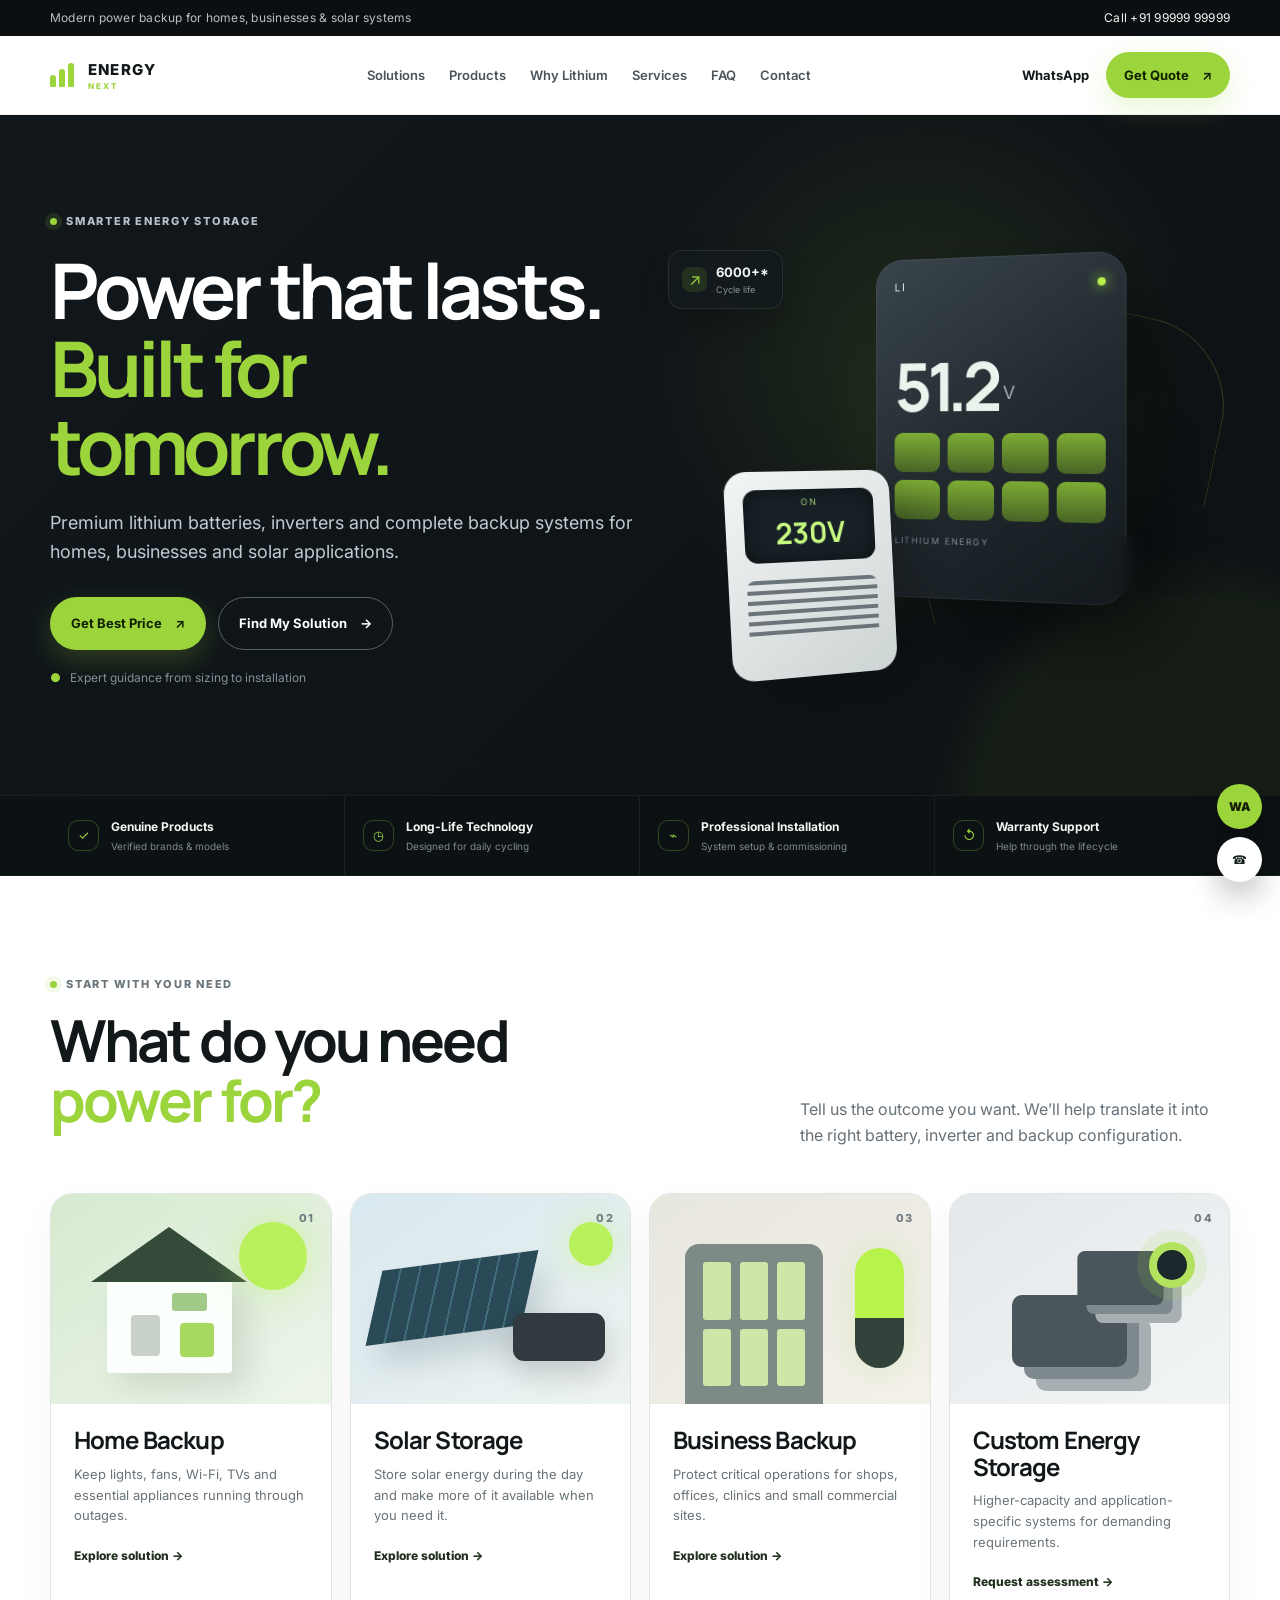
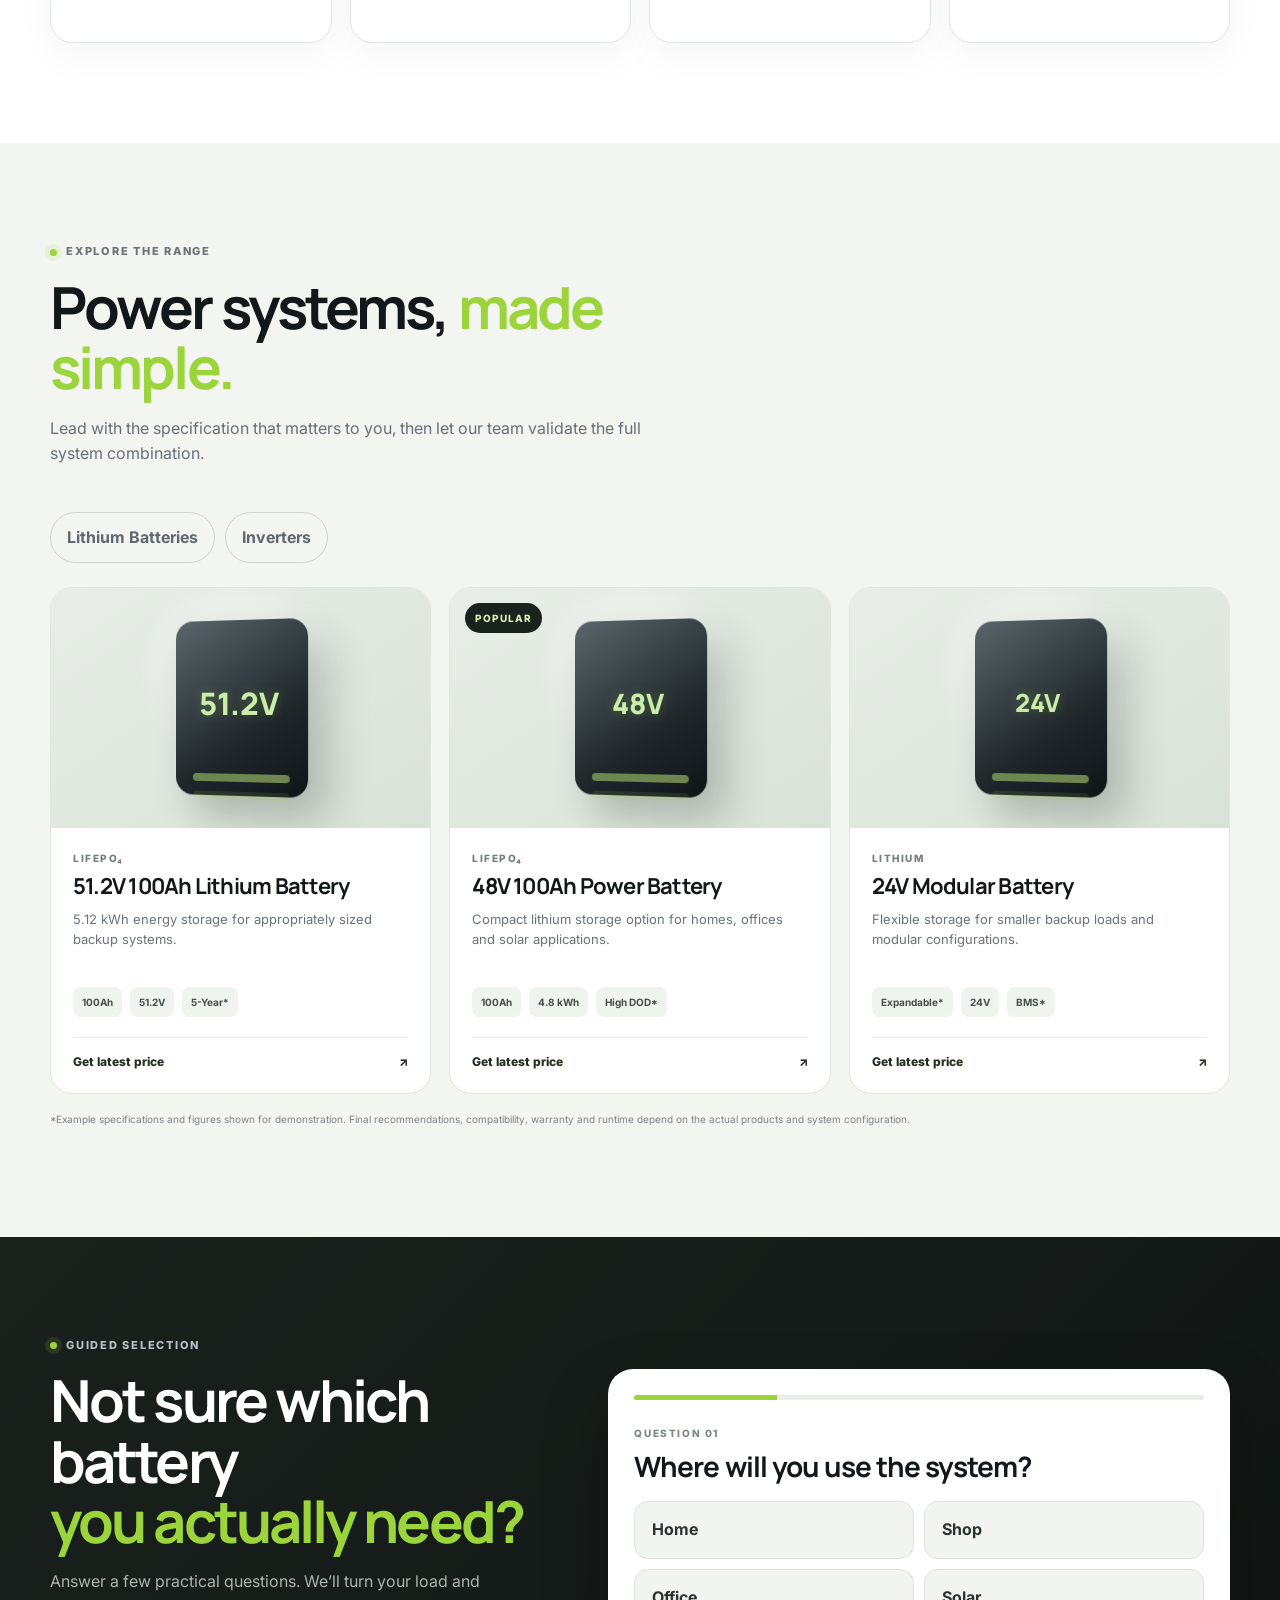
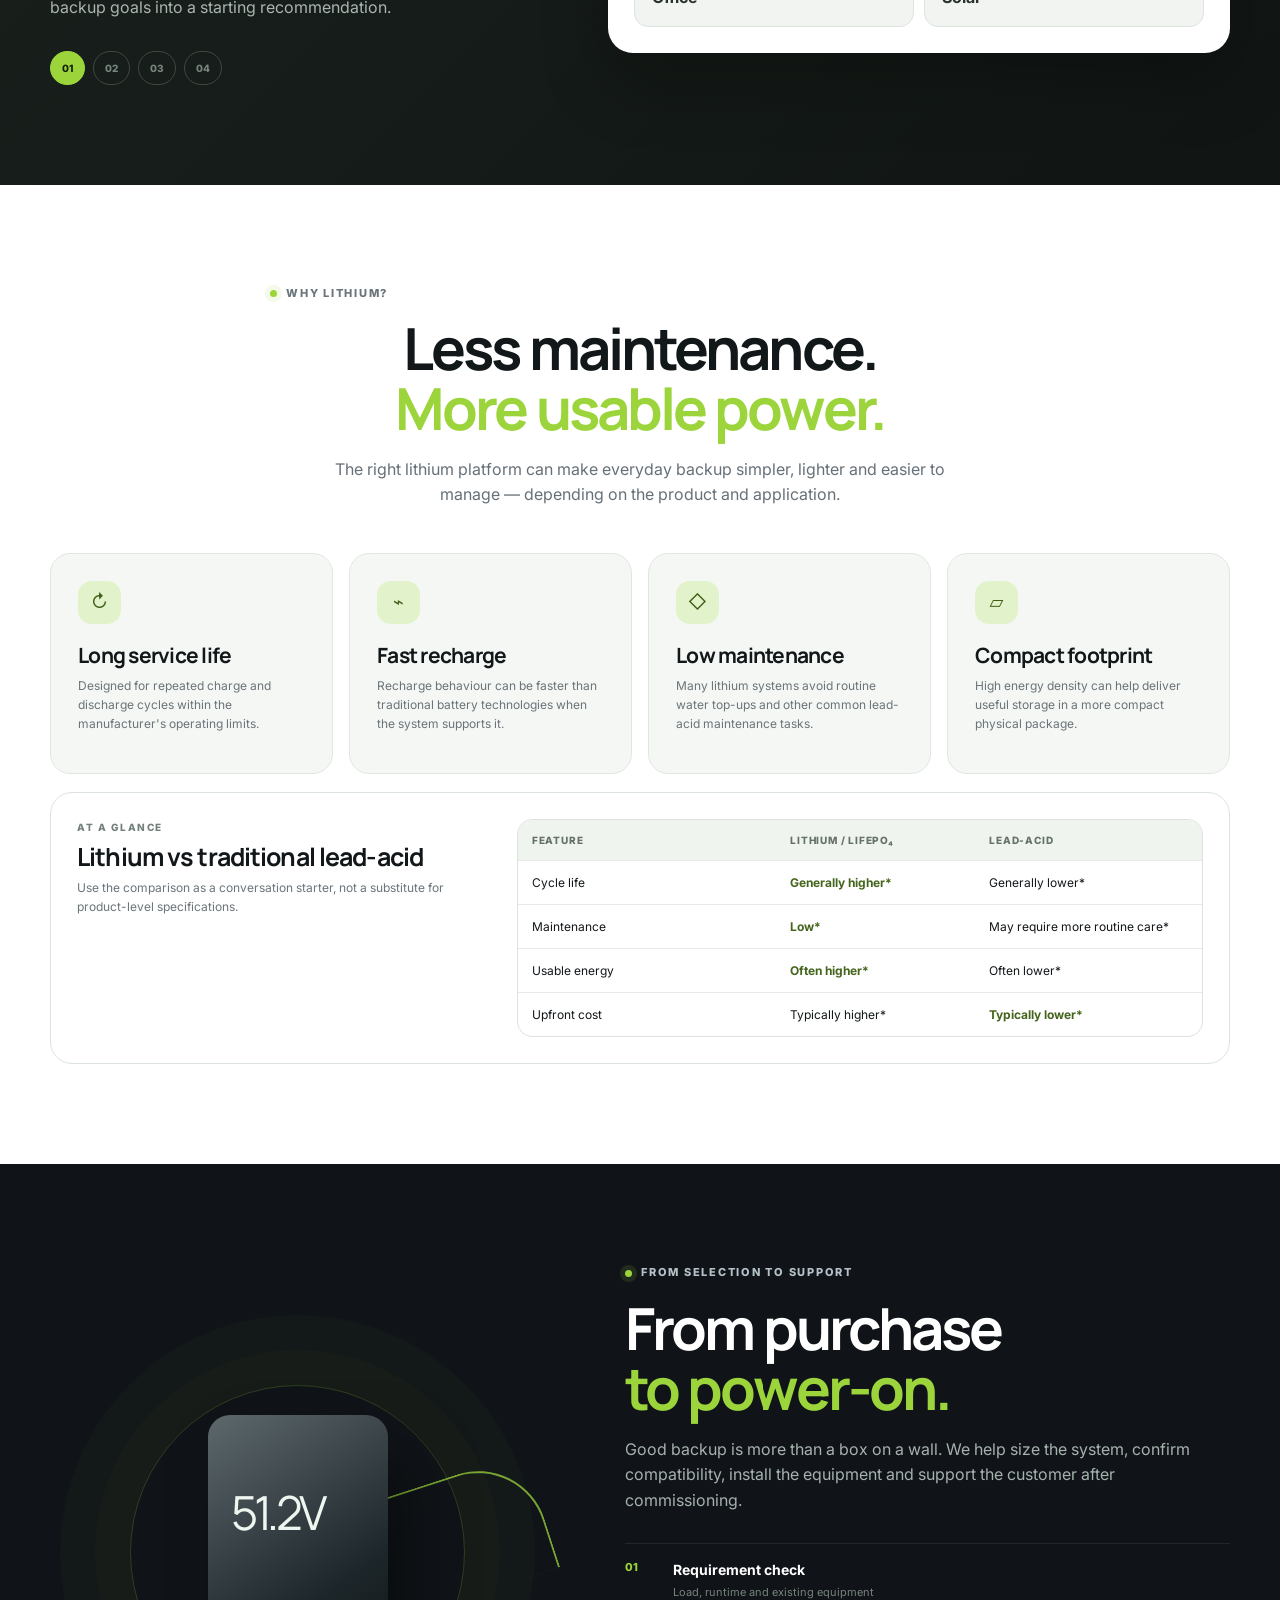
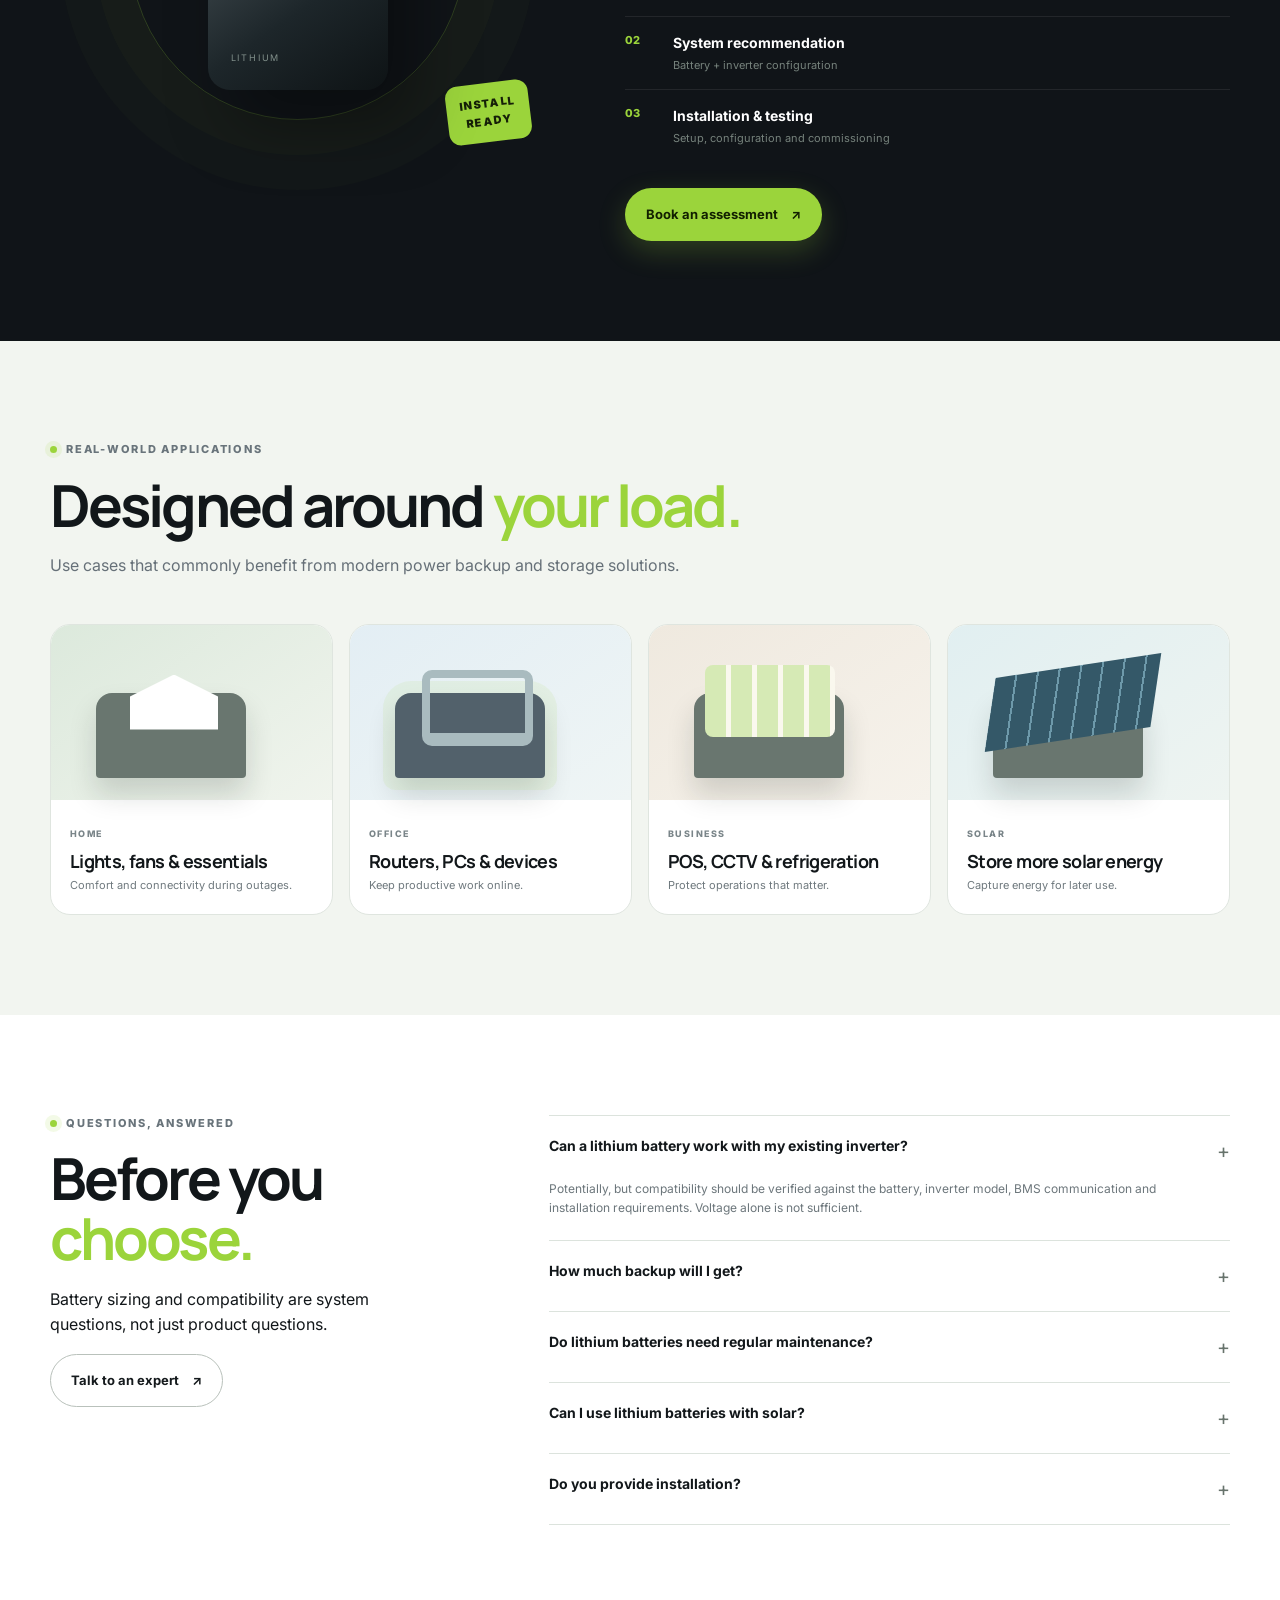
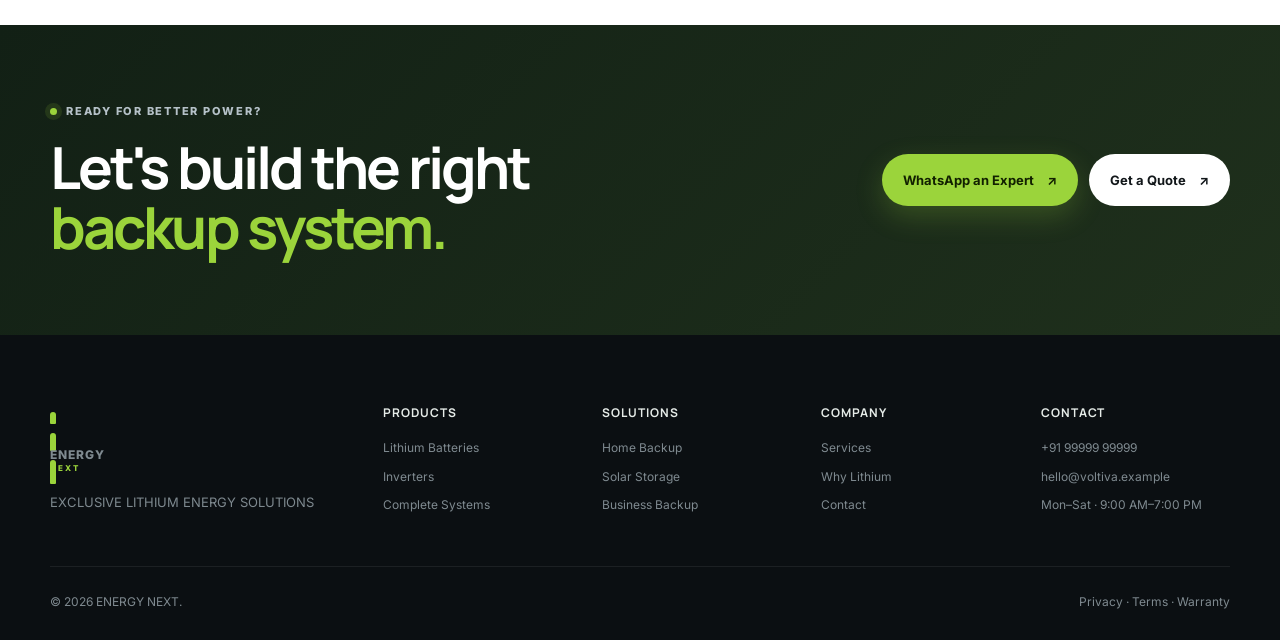
==== commit 9b00991a: "Initial website" ====
--- a/index.html
+++ b/index.html
@@ -135,9 +135,10 @@
         </div>
 
         <div class="product-tabs" role="tablist" aria-label="Product categories">
-          <button class="tab active" data-tab="batteries" role="tab" aria-selected="true">Lithium Batteries</button>
+          <!--<button class="tab" active="systems" role="tab" aria-selected="false">Complete Systems</button>-->
+          <button class="tab data-tab" data-tab="batteries" role="tab" aria-selected="true">Lithium Batteries</button>
           <button class="tab" data-tab="inverters" role="tab" aria-selected="false">Inverters</button>
-          <button class="tab" data-tab="systems" role="tab" aria-selected="false">Complete Systems</button>
+          
         </div>
 
         <div class="product-panel active" id="batteries" role="tabpanel">
@@ -160,7 +161,13 @@
 
         <div class="product-panel" id="inverters" role="tabpanel" hidden>
           <div class="product-grid">
-            <article class="product-card"><div class="product-image inverter-art"><div class="inverter-face"></div></div><div class="product-content"><div class="mini-kicker">Pure Sine Wave</div><h3>3 kVA Home Inverter</h3><p>Efficient backup platform for essential household loads.</p><div class="spec-row"><span>3 kVA</span><span>230V</span><span>Smart*</span></div><a class="product-link" href="contact.html#quote">Check compatibility <span>↗</span></a></div></article>
+            <article class="product-card"><div class="product-image inverter-art"><div class="inverter-face"></div></div><div class="product-content"><div class="mini-kicker">Pure Sine Wave</div><h3>1.1 kVA Home Inverter</h3><p>Efficient backup platform for essential household loads.</p><div class="spec-row"><span>1.1 kVA</span><span>230V</span><span>Smart*</span></div><a class="product-link" href="contact.html#quote">Check compatibility <span>↗</span></a></div></article>
+            <article class="product-card"><div class="product-image inverter-art"><div class="inverter-face"></div></div><div class="product-content"><div class="mini-kicker">Pure Sine Wave</div><h3>2.1 kVA Home Inverter</h3><p>Efficient backup platform for essential household loads.</p><div class="spec-row"><span>2.1 kVA</span><span>230V</span><span>Smart*</span></div><a class="product-link" href="contact.html#quote">Check compatibility <span>↗</span></a></div></article>
+            <article class="product-card"><div class="product-image inverter-art"><div class="inverter-face"></div></div><div class="product-content"><div class="mini-kicker">Pure Sine Wave</div><h3>2.5  kVA Home Inverter</h3><p>Efficient backup platform for essential household loads.</p><div class="spec-row"><span>2.5 kVA</span><span>230V</span><span>Smart*</span></div><a class="product-link" href="contact.html#quote">Check compatibility <span>↗</span></a></div></article>
+            <article class="product-card"><div class="product-image inverter-art"><div class="inverter-face"></div></div><div class="product-content"><div class="mini-kicker">Pure Sine Wave</div><h3>3.5 kVA Home Inverter</h3><p>Efficient backup platform for essential household loads.</p><div class="spec-row"><span>3.5 kVA</span><span>230V</span><span>Smart*</span></div><a class="product-link" href="contact.html#quote">Check compatibility <span>↗</span></a></div></article>
+            <article class="product-card"><div class="product-image inverter-art"><div class="inverter-face"></div></div><div class="product-content"><div class="mini-kicker">Pure Sine Wave</div><h3>5 kVA Home Inverter</h3><p>Efficient backup platform for essential household loads.</p><div class="spec-row"><span>5 kVA</span><span>230V</span><span>Smart*</span></div><a class="product-link" href="contact.html#quote">Check compatibility <span>↗</span></a></div></article>
+            <article class="product-card"><div class="product-image inverter-art"><div class="inverter-face"></div></div><div class="product-content"><div class="mini-kicker">Pure Sine Wave</div><h3>7 kVA Home Inverter</h3><p>Efficient backup platform for essential household loads.</p><div class="spec-row"><span>7 kVA</span><span>230V</span><span>Smart*</span></div><a class="product-link" href="contact.html#quote">Check compatibility <span>↗</span></a></div></article>
+            <article class="product-card"><div class="product-image inverter-art"><div class="inverter-face"></div></div><div class="product-content"><div class="mini-kicker">Pure Sine Wave</div><h3>10 kVA Home Inverter</h3><p>Efficient backup platform for essential household loads.</p><div class="spec-row"><span>10 kVA</span><span>230V</span><span>Smart*</span></div><a class="product-link" href="contact.html#quote">Check compatibility <span>↗</span></a></div></article>
             <article class="product-card"><div class="product-image inverter-art solar"><div class="inverter-face"></div></div><div class="product-content"><div class="mini-kicker">Hybrid Solar</div><h3>5 kVA Hybrid Inverter</h3><p>Battery + grid + solar architecture for flexible energy management.</p><div class="spec-row"><span>5 kVA</span><span>MPPT*</span><span>Hybrid*</span></div><a class="product-link" href="contact.html#quote">Check compatibility <span>↗</span></a></div></article>
             <article class="product-card"><div class="product-image inverter-art online"><div class="inverter-face"></div></div><div class="product-content"><div class="mini-kicker">Online UPS</div><h3>10 kVA Backup UPS</h3><p>Higher-capacity backup for commercial and critical loads.</p><div class="spec-row"><span>10 kVA</span><span>Online</span><span>3-Phase*</span></div><a class="product-link" href="contact.html#quote">Request recommendation <span>↗</span></a></div></article>
           </div>
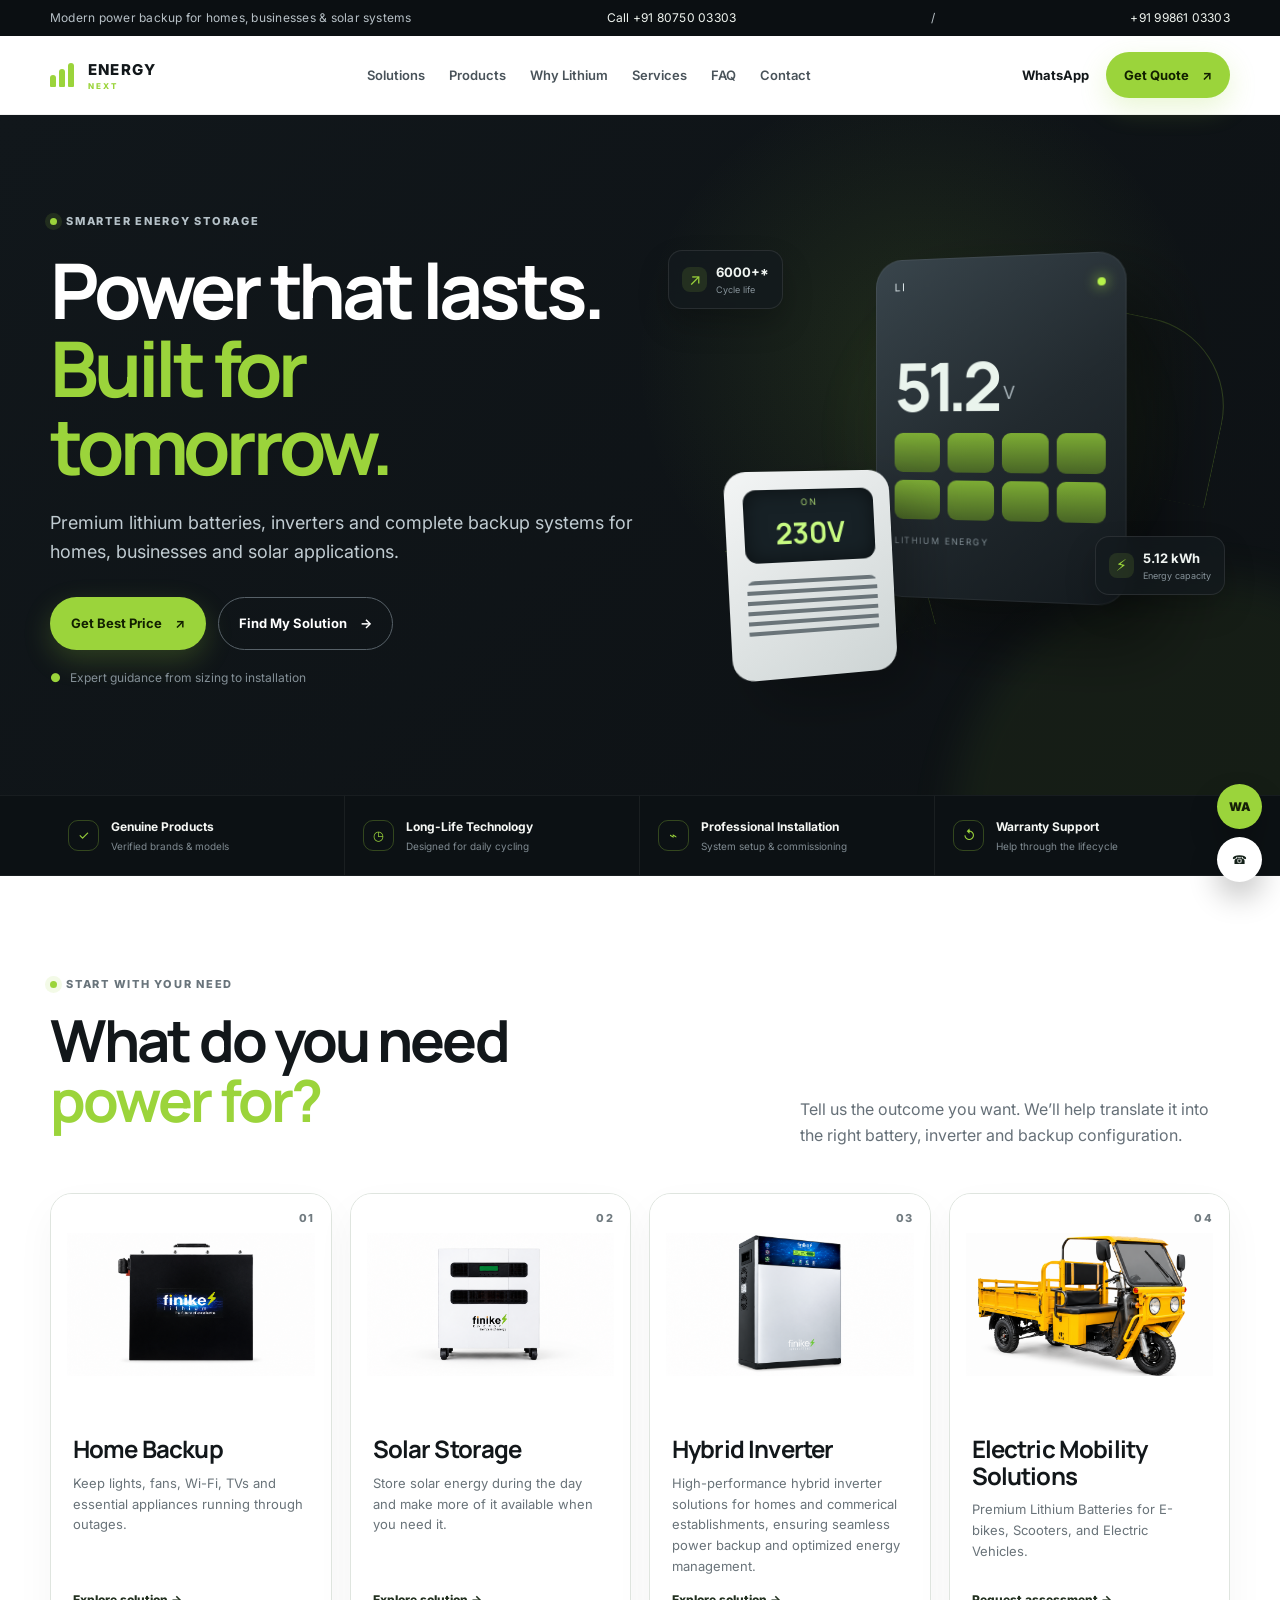
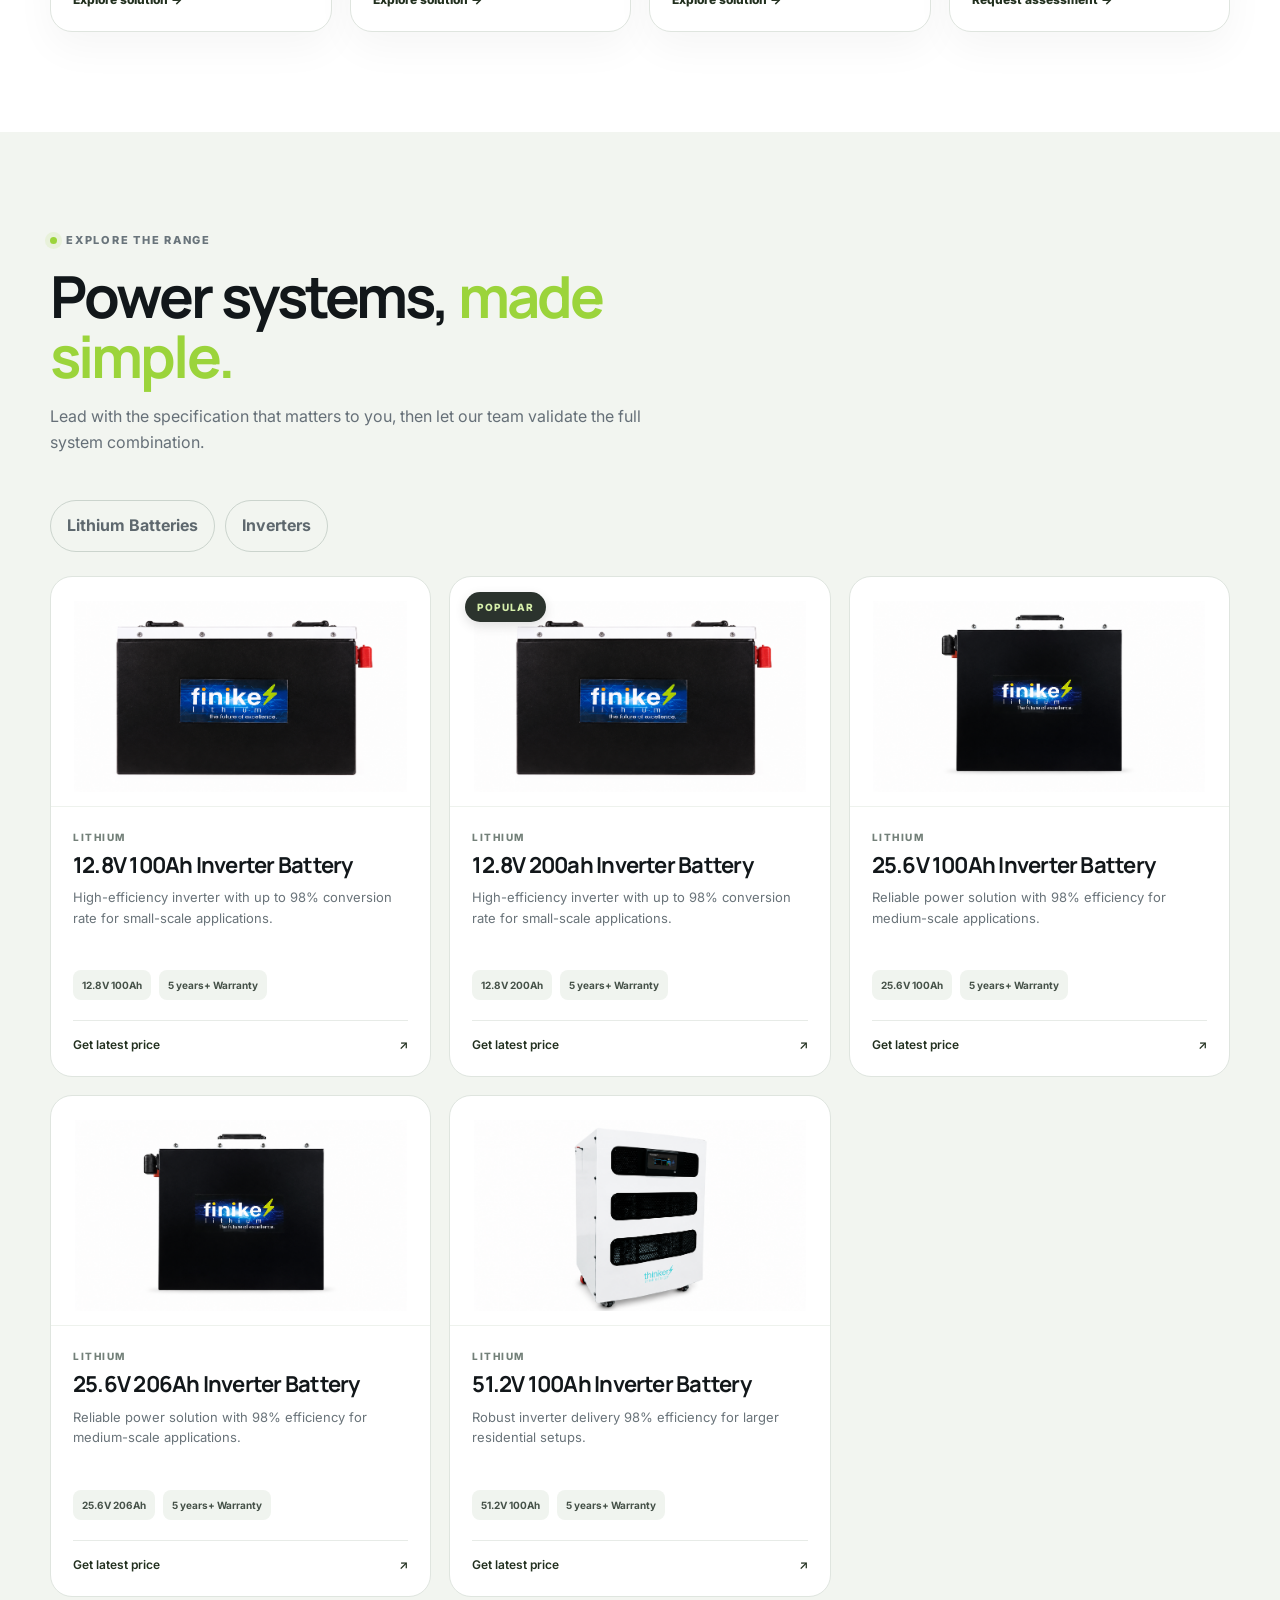
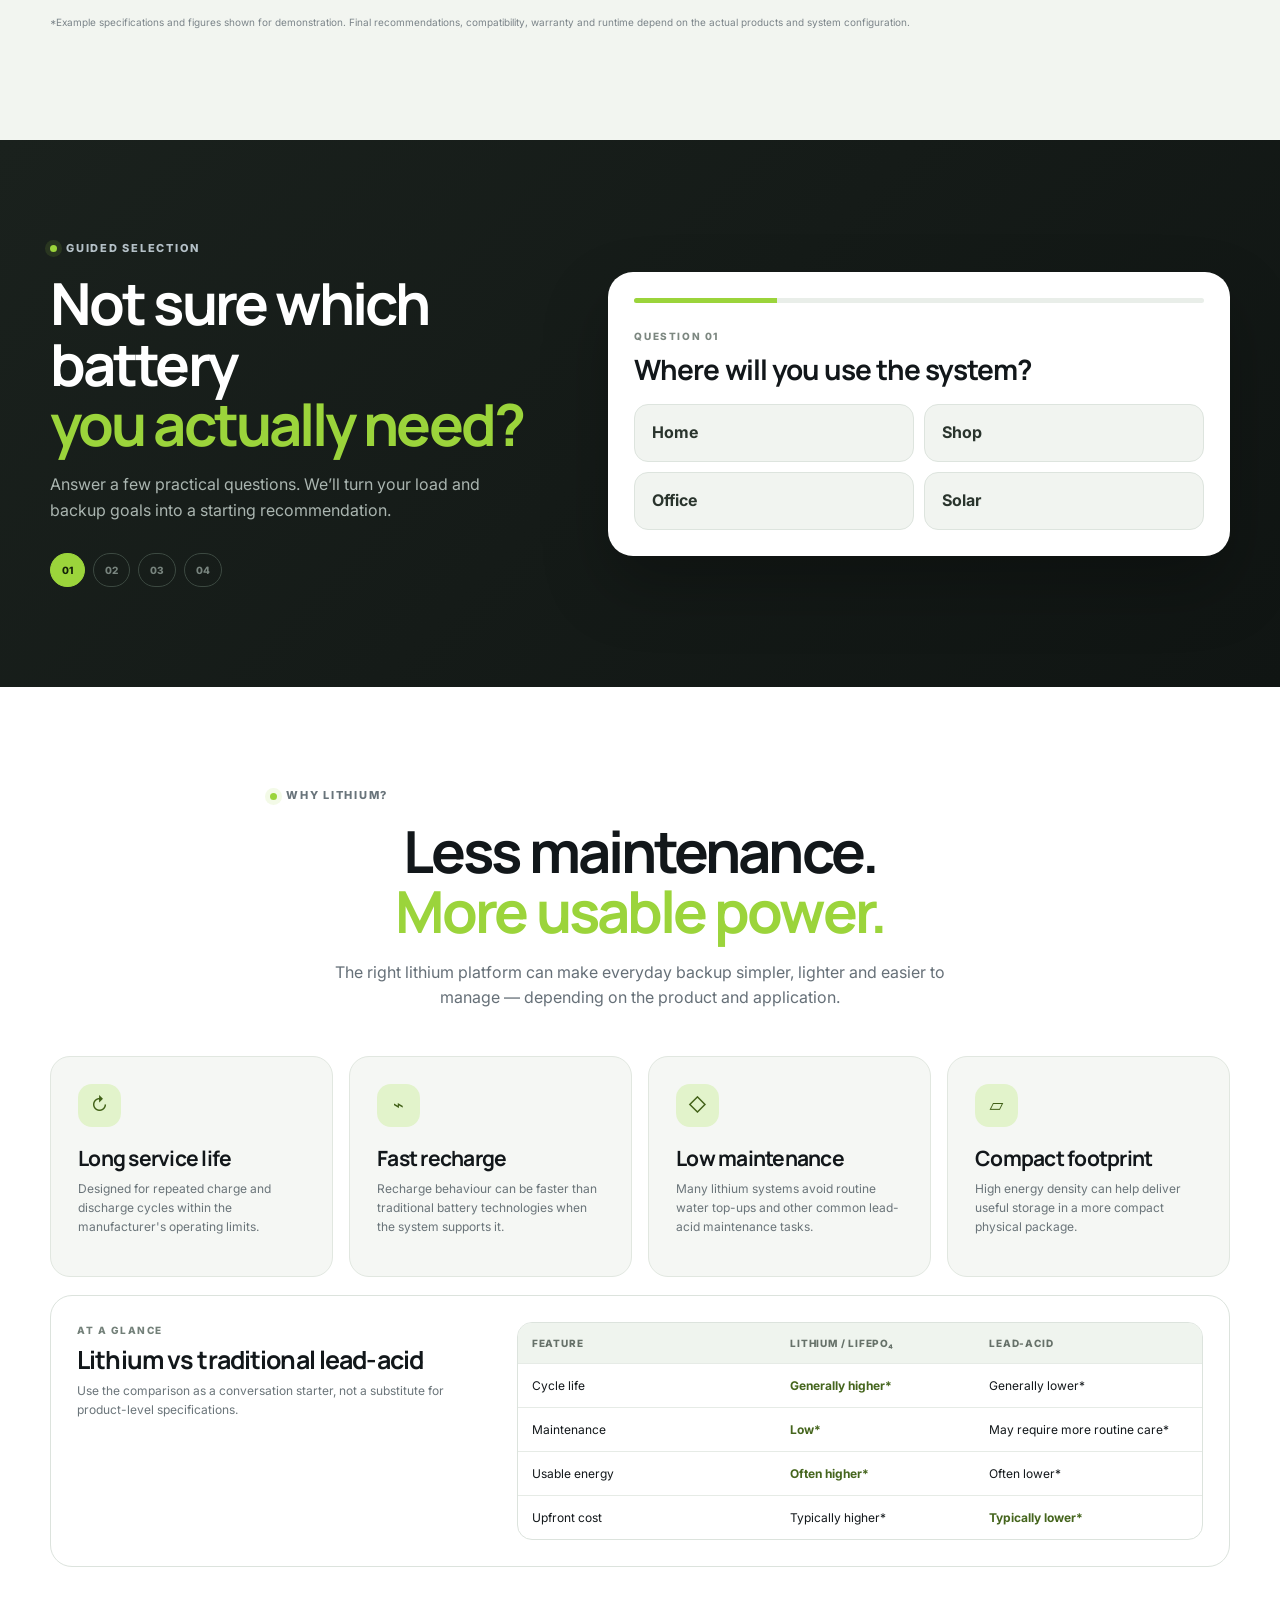
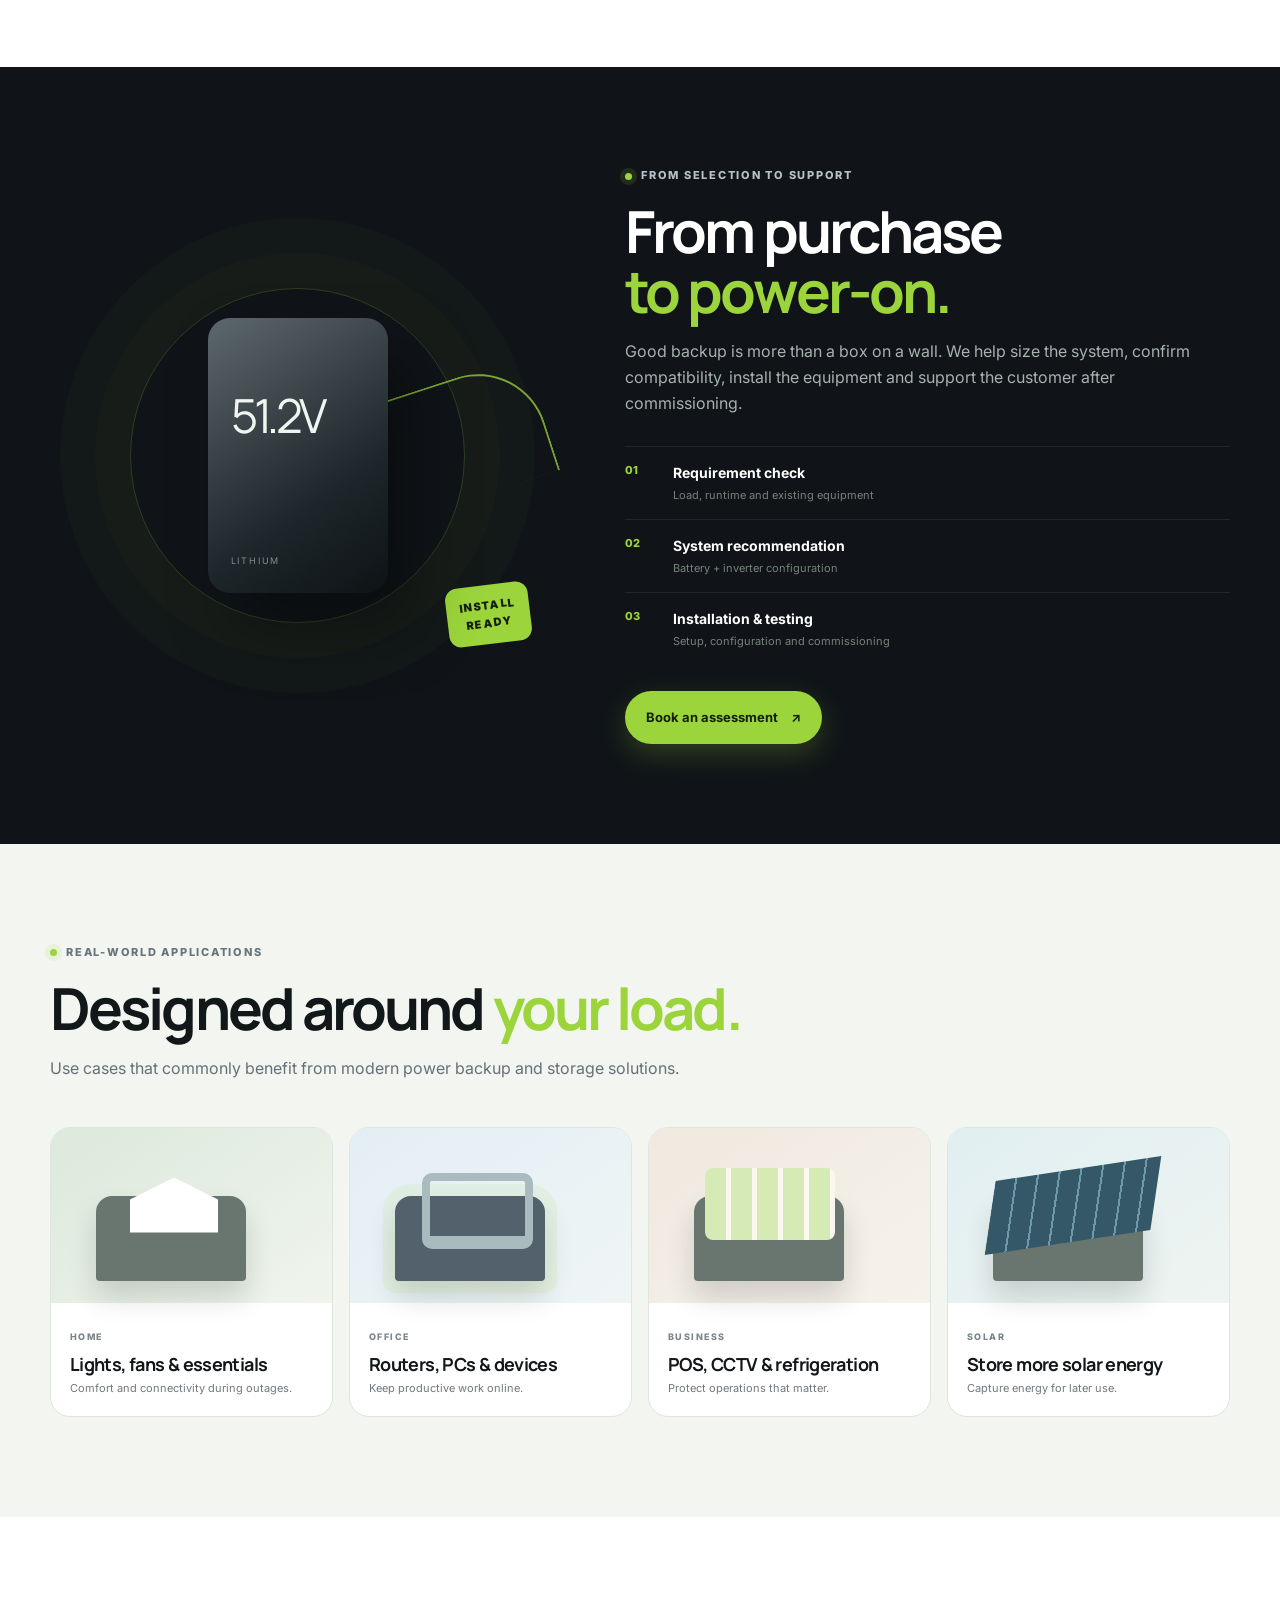
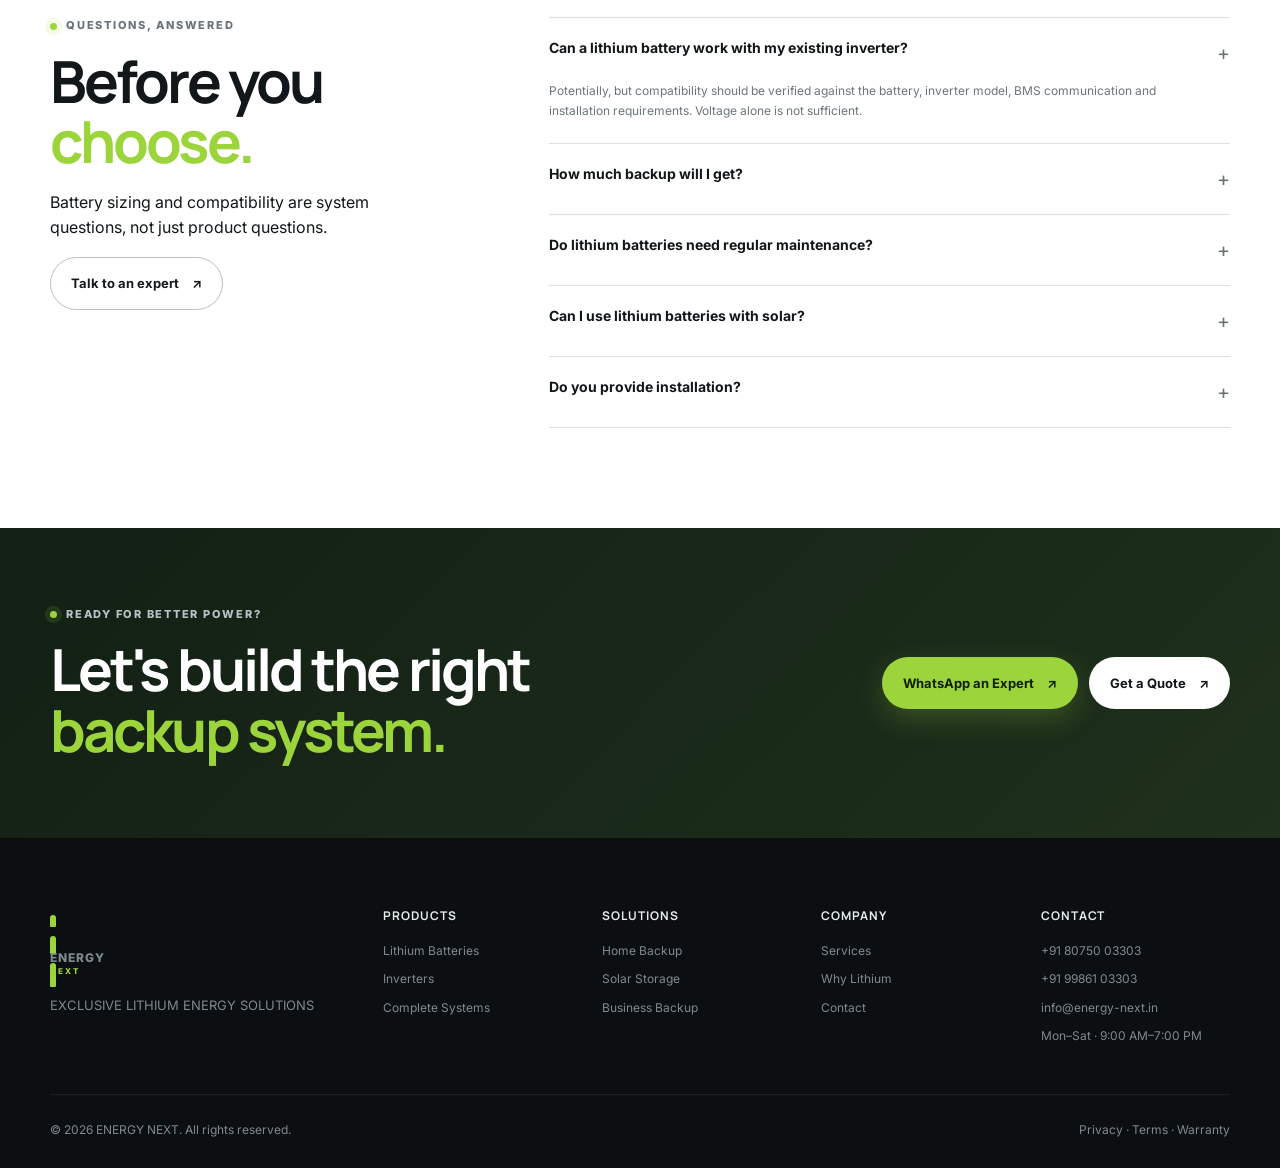
==== commit 8d7a0f13: "Initial commit" ====
--- a/index.html
+++ b/index.html
@@ -1,27 +1,32 @@
 <!DOCTYPE html>
 <html lang="en">
+
 <head>
   <meta charset="UTF-8" />
   <meta name="viewport" content="width=device-width, initial-scale=1.0" />
-  <meta name="description" content="Premium lithium battery, inverter and power backup solutions for homes, businesses and solar applications." />
+  <meta name="description"
+    content="Premium lithium battery, inverter and power backup solutions for homes, businesses and solar applications." />
   <meta name="theme-color" content="#101418" />
   <title>Energy Next | Lithium Battery & Inverter Solutions</title>
   <link rel="preconnect" href="https://fonts.googleapis.com">
   <link rel="preconnect" href="https://fonts.gstatic.com" crossorigin>
-  <link href="https://fonts.googleapis.com/css2?family=Inter:wght@400;500;600;700;800&family=Manrope:wght@600;700;800&display=swap" rel="stylesheet">
+  <link
+    href="https://fonts.googleapis.com/css2?family=Inter:wght@400;500;600;700;800&family=Manrope:wght@600;700;800&display=swap"
+    rel="stylesheet">
   <link rel="stylesheet" href="styles.css" />
 </head>
+
 <body>
   <div class="topbar">
     <div class="container topbar-inner">
       <span>Modern power backup for homes, businesses & solar systems</span>
-      <a href="tel:+919999999999">Call +91 99999 99999</a>
+      <a href="tel:+919061639695">Call +91 80750 03303</a> / <a href="tel:+919986103303">+91 99861 03303</a>
     </div>
   </div>
 
   <header class="site-header" id="siteHeader">
     <div class="container nav-wrap">
-      <a class="brand" href="index.html" aria-label="Voltiva Energy home">
+      <a class="brand" href="index.html" aria-label="Energy Next home">
         <span class="brand-mark"><span></span><span></span><span></span></span>
         <span>ENERGY <small>NEXT</small></span>
       </a>
@@ -40,7 +45,9 @@
       </nav>
 
       <div class="nav-actions">
-        <a class="text-link" href="https://wa.me/919999999999?text=Hi%20Voltiva%2C%20I%27d%20like%20help%20choosing%20a%20battery%20and%20inverter." target="_blank" rel="noopener">WhatsApp</a>
+        <a class="text-link"
+          href="https://wa.me/919061639695?text=Hi%20Energy%20Next%2C%20I%27d%20like%20help%20choosing%20a%20battery%20and%20inverter."
+          target="_blank" rel="noopener">WhatsApp</a>
         <a class="btn btn-primary btn-small" href="contact.html#quote">Get Quote <span>↗</span></a>
       </div>
     </div>
@@ -52,7 +59,8 @@
         <div class="hero-copy">
           <div class="eyebrow"><span class="dot"></span> Smarter energy storage</div>
           <h1>Power that lasts.<br><em>Built for tomorrow.</em></h1>
-          <p class="hero-lede">Premium lithium batteries, inverters and complete backup systems for homes, businesses and solar applications.</p>
+          <p class="hero-lede">Premium lithium batteries, inverters and complete backup systems for homes, businesses
+            and solar applications.</p>
           <div class="hero-actions">
             <a class="btn btn-primary" href="contact.html#quote">Get Best Price <span>↗</span></a>
             <a class="btn btn-ghost" href="#finder">Find My Solution <span>→</span></a>
@@ -75,8 +83,12 @@
             <div class="inverter-display"><span>ON</span><strong>230V</strong></div>
             <div class="inverter-vents"></div>
           </div>
-          <div class="energy-chip chip-a"><span class="chip-icon">⚡</span><div><strong>5.12 kWh</strong><small>Energy capacity</small></div></div>
-          <div class="energy-chip chip-b"><span class="chip-icon">↗</span><div><strong>6000+*</strong><small>Cycle life</small></div></div>
+          <div class="energy-chip chip-a"><span class="chip-icon">⚡</span>
+            <div><strong>5.12 kWh</strong><small>Energy capacity</small></div>
+          </div>
+          <div class="energy-chip chip-b"><span class="chip-icon">↗</span>
+            <div><strong>6000+*</strong><small>Cycle life</small></div>
+          </div>
         </div>
       </div>
       <div class="hero-glow"></div>
@@ -84,10 +96,18 @@
 
     <section class="trust-strip">
       <div class="container trust-grid">
-        <div><span class="trust-icon">✓</span><div><strong>Genuine Products</strong><small>Verified brands & models</small></div></div>
-        <div><span class="trust-icon">◷</span><div><strong>Long-Life Technology</strong><small>Designed for daily cycling</small></div></div>
-        <div><span class="trust-icon">⌁</span><div><strong>Professional Installation</strong><small>System setup & commissioning</small></div></div>
-        <div><span class="trust-icon">↺</span><div><strong>Warranty Support</strong><small>Help through the lifecycle</small></div></div>
+        <div><span class="trust-icon">✓</span>
+          <div><strong>Genuine Products</strong><small>Verified brands & models</small></div>
+        </div>
+        <div><span class="trust-icon">◷</span>
+          <div><strong>Long-Life Technology</strong><small>Designed for daily cycling</small></div>
+        </div>
+        <div><span class="trust-icon">⌁</span>
+          <div><strong>Professional Installation</strong><small>System setup & commissioning</small></div>
+        </div>
+        <div><span class="trust-icon">↺</span>
+          <div><strong>Warranty Support</strong><small>Help through the lifecycle</small></div>
+        </div>
       </div>
     </section>
 
@@ -98,29 +118,55 @@
             <div class="eyebrow dark"><span class="dot"></span> Start with your need</div>
             <h2>What do you need<br><em>power for?</em></h2>
           </div>
-          <p>Tell us the outcome you want. We’ll help translate it into the right battery, inverter and backup configuration.</p>
+          <p>Tell us the outcome you want. We’ll help translate it into the right battery, inverter and backup
+            configuration.</p>
         </div>
 
         <div class="solution-grid">
           <article class="solution-card solution-home">
             <div class="solution-tag">01</div>
-            <div class="solution-visual house-visual"><div class="house"><i></i><b></b><span></span></div><div class="sun"></div></div>
-            <div class="solution-body"><h3>Home Backup</h3><p>Keep lights, fans, Wi-Fi, TVs and essential appliances running through outages.</p><a href="contact.html#quote">Explore solution <span>→</span></a></div>
+            <div class="solution-visual">
+              <img src="image/25v-battery.png" alt="Home Backup Inverter">
+            </div>
+            <div class="solution-body">
+              <h3>Home Backup</h3>
+              <p>Keep lights, fans, Wi-Fi, TVs and essential appliances running through outages.</p><a
+                href="contact.html#quote">Explore solution <span>→</span></a>
+            </div>
           </article>
           <article class="solution-card solution-solar">
             <div class="solution-tag">02</div>
-            <div class="solution-visual solar-visual"><div class="panel"></div><div class="battery-pill"></div><div class="sun small"></div></div>
-            <div class="solution-body"><h3>Solar Storage</h3><p>Store solar energy during the day and make more of it available when you need it.</p><a href="contact.html#quote">Explore solution <span>→</span></a></div>
+            <div class="solution-visual">
+              <img src="image/large-inverter.png" alt="Solar Storage Battery">
+            </div>
+            <div class="solution-body">
+              <h3>Solar Storage</h3>
+              <p>Store solar energy during the day and make more of it available when you need it.</p><a
+                href="contact.html#quote">Explore solution <span>→</span></a>
+            </div>
           </article>
           <article class="solution-card solution-business">
             <div class="solution-tag">03</div>
-            <div class="solution-visual business-visual"><div class="building"><i></i><i></i><i></i><i></i><i></i><i></i></div><div class="power-bar"></div></div>
-            <div class="solution-body"><h3>Business Backup</h3><p>Protect critical operations for shops, offices, clinics and small commercial sites.</p><a href="contact.html#quote">Explore solution <span>→</span></a></div>
+            <div class="solution-visual">
+              <img src="image/inverter.png" alt="Business Backup Inverter">
+            </div>
+            <div class="solution-body">
+              <h3>Hybrid Inverter</h3>
+              <p>High-performance hybrid inverter solutions for homes and commerical establishments, ensuring seamless
+                power backup and optimized energy management.</p><a href="contact.html#quote">Explore solution
+                <span>→</span></a>
+            </div>
           </article>
           <article class="solution-card solution-custom">
             <div class="solution-tag">04</div>
-            <div class="solution-visual custom-visual"><div class="stack-unit"></div><div class="stack-unit offset"></div><div class="node"></div></div>
-            <div class="solution-body"><h3>Custom Energy Storage</h3><p>Higher-capacity and application-specific systems for demanding requirements.</p><a href="contact.html#quote">Request assessment <span>→</span></a></div>
+            <div class="solution-visual">
+              <img src="image/ev.png" alt="Custom Energy Storage Battery">
+            </div>
+            <div class="solution-body">
+              <h3>Electric Mobility Solutions</h3>
+              <p>Premium Lithium Batteries for E-bikes, Scooters, and Electric Vehicles.</p><a
+                href="contact.html#quote">Request assessment <span>→</span></a>
+            </div>
           </article>
         </div>
       </div>
@@ -131,57 +177,182 @@
         <div class="section-heading">
           <div class="eyebrow dark"><span class="dot"></span> Explore the range</div>
           <h2>Power systems, <em>made simple.</em></h2>
-          <p>Lead with the specification that matters to you, then let our team validate the full system combination.</p>
+          <p>Lead with the specification that matters to you, then let our team validate the full system combination.
+          </p>
         </div>
 
         <div class="product-tabs" role="tablist" aria-label="Product categories">
           <!--<button class="tab" active="systems" role="tab" aria-selected="false">Complete Systems</button>-->
           <button class="tab data-tab" data-tab="batteries" role="tab" aria-selected="true">Lithium Batteries</button>
           <button class="tab" data-tab="inverters" role="tab" aria-selected="false">Inverters</button>
-          
+
         </div>
 
         <div class="product-panel active" id="batteries" role="tabpanel">
           <div class="product-grid">
-            <article class="product-card">
-              <div class="product-image battery-art a"><div class="art-shell"></div><div class="art-label">51.2V</div></div>
-              <div class="product-content"><div class="mini-kicker">LiFePO₄</div><h3>51.2V 100Ah Lithium Battery</h3><p>5.12 kWh energy storage for appropriately sized backup systems.</p><div class="spec-row"><span>100Ah</span><span>51.2V</span><span>5-Year*</span></div><a class="product-link" href="contact.html#quote">Get latest price <span>↗</span></a></div>
-            </article>
-            <article class="product-card featured-card">
+
+            <article class="product-card">
+              <img src="image/12v-battery.png" alt="12.8V inverter battery">
+              <div class="product-content">
+                <div class="mini-kicker">LITHIUM</div>
+                <h3>12.8V 100Ah Inverter Battery</h3>
+                <p>High-efficiency inverter with up to 98% conversion rate for small-scale applications.</p>
+                <div class="spec-row"><span>12.8V 100Ah</span><span>5 years+ Warranty</span></div><a
+                  class="product-link" href="contact.html#quote">Get latest price <span>↗</span></a>
+              </div>
+            </article>
+
+            <article class="product-card">
               <div class="featured-badge">Popular</div>
-              <div class="product-image battery-art b"><div class="art-shell"></div><div class="art-label">48V</div></div>
-              <div class="product-content"><div class="mini-kicker">LiFePO₄</div><h3>48V 100Ah Power Battery</h3><p>Compact lithium storage option for homes, offices and solar applications.</p><div class="spec-row"><span>100Ah</span><span>4.8 kWh</span><span>High DOD*</span></div><a class="product-link" href="contact.html#quote">Get latest price <span>↗</span></a></div>
-            </article>
-            <article class="product-card">
-              <div class="product-image battery-art c"><div class="art-shell"></div><div class="art-label">24V</div></div>
-              <div class="product-content"><div class="mini-kicker">Lithium</div><h3>24V Modular Battery</h3><p>Flexible storage for smaller backup loads and modular configurations.</p><div class="spec-row"><span>Expandable*</span><span>24V</span><span>BMS*</span></div><a class="product-link" href="contact.html#quote">Get latest price <span>↗</span></a></div>
-            </article>
+              <img src="image/12v-battery.png" alt="12.8V inverter battery">
+              <div class="product-content">
+                <div class="mini-kicker">LITHIUM</div>
+                <h3>12.8V 200ah Inverter Battery</h3>
+                <p>High-efficiency inverter with up to 98% conversion rate for small-scale applications.</p>
+                <div class="spec-row"><span>12.8V 200Ah</span><span>5 years+ Warranty</span></div><a
+                  class="product-link" href="contact.html#quote">Get latest price <span>↗</span></a>
+              </div>
+            </article>
+
+            <article class="product-card">
+              <img src="image/25v-battery.png" alt="25.6V inverter battery">
+              <div class="product-content">
+                <div class="mini-kicker">Lithium</div>
+                <h3>25.6V 100Ah Inverter Battery</h3>
+                <p>Reliable power solution with 98% efficiency for medium-scale applications.</p>
+                <div class="spec-row"><span>25.6V 100Ah</span><span>5 years+ Warranty</span></div><a
+                  class="product-link" href="contact.html#quote">Get latest price <span>↗</span></a>
+              </div>
+            </article>
+
+            <article class="product-card">
+              <img src="image/25v-battery.png" alt="25.6V inverter battery">
+              <div class="product-content">
+                <div class="mini-kicker">Lithium</div>
+                <h3>25.6V 206Ah Inverter Battery</h3>
+                <p>Reliable power solution with 98% efficiency for medium-scale applications.</p>
+                <div class="spec-row"><span>25.6V 206Ah</span><span>5 years+ Warranty</span></div><a
+                  class="product-link" href="contact.html#quote">Get latest price <span>↗</span></a>
+              </div>
+            </article>
+
+            <article class="product-card">
+              <img src="image/51v-battery.png" alt="51.2V modular battery">
+              <div class="product-content">
+                <div class="mini-kicker">Lithium</div>
+                <h3>51.2V 100Ah Inverter Battery</h3>
+                <p>Robust inverter delivery 98% efficiency for larger residential setups.</p>
+                <div class="spec-row"><span>51.2V 100Ah</span><span>5 years+ Warranty</span></div><a
+                  class="product-link" href="contact.html#quote">Get latest price <span>↗</span></a>
+              </div>
+            </article>
+
           </div>
         </div>
 
         <div class="product-panel" id="inverters" role="tabpanel" hidden>
           <div class="product-grid">
-            <article class="product-card"><div class="product-image inverter-art"><div class="inverter-face"></div></div><div class="product-content"><div class="mini-kicker">Pure Sine Wave</div><h3>1.1 kVA Home Inverter</h3><p>Efficient backup platform for essential household loads.</p><div class="spec-row"><span>1.1 kVA</span><span>230V</span><span>Smart*</span></div><a class="product-link" href="contact.html#quote">Check compatibility <span>↗</span></a></div></article>
-            <article class="product-card"><div class="product-image inverter-art"><div class="inverter-face"></div></div><div class="product-content"><div class="mini-kicker">Pure Sine Wave</div><h3>2.1 kVA Home Inverter</h3><p>Efficient backup platform for essential household loads.</p><div class="spec-row"><span>2.1 kVA</span><span>230V</span><span>Smart*</span></div><a class="product-link" href="contact.html#quote">Check compatibility <span>↗</span></a></div></article>
-            <article class="product-card"><div class="product-image inverter-art"><div class="inverter-face"></div></div><div class="product-content"><div class="mini-kicker">Pure Sine Wave</div><h3>2.5  kVA Home Inverter</h3><p>Efficient backup platform for essential household loads.</p><div class="spec-row"><span>2.5 kVA</span><span>230V</span><span>Smart*</span></div><a class="product-link" href="contact.html#quote">Check compatibility <span>↗</span></a></div></article>
-            <article class="product-card"><div class="product-image inverter-art"><div class="inverter-face"></div></div><div class="product-content"><div class="mini-kicker">Pure Sine Wave</div><h3>3.5 kVA Home Inverter</h3><p>Efficient backup platform for essential household loads.</p><div class="spec-row"><span>3.5 kVA</span><span>230V</span><span>Smart*</span></div><a class="product-link" href="contact.html#quote">Check compatibility <span>↗</span></a></div></article>
-            <article class="product-card"><div class="product-image inverter-art"><div class="inverter-face"></div></div><div class="product-content"><div class="mini-kicker">Pure Sine Wave</div><h3>5 kVA Home Inverter</h3><p>Efficient backup platform for essential household loads.</p><div class="spec-row"><span>5 kVA</span><span>230V</span><span>Smart*</span></div><a class="product-link" href="contact.html#quote">Check compatibility <span>↗</span></a></div></article>
-            <article class="product-card"><div class="product-image inverter-art"><div class="inverter-face"></div></div><div class="product-content"><div class="mini-kicker">Pure Sine Wave</div><h3>7 kVA Home Inverter</h3><p>Efficient backup platform for essential household loads.</p><div class="spec-row"><span>7 kVA</span><span>230V</span><span>Smart*</span></div><a class="product-link" href="contact.html#quote">Check compatibility <span>↗</span></a></div></article>
-            <article class="product-card"><div class="product-image inverter-art"><div class="inverter-face"></div></div><div class="product-content"><div class="mini-kicker">Pure Sine Wave</div><h3>10 kVA Home Inverter</h3><p>Efficient backup platform for essential household loads.</p><div class="spec-row"><span>10 kVA</span><span>230V</span><span>Smart*</span></div><a class="product-link" href="contact.html#quote">Check compatibility <span>↗</span></a></div></article>
-            <article class="product-card"><div class="product-image inverter-art solar"><div class="inverter-face"></div></div><div class="product-content"><div class="mini-kicker">Hybrid Solar</div><h3>5 kVA Hybrid Inverter</h3><p>Battery + grid + solar architecture for flexible energy management.</p><div class="spec-row"><span>5 kVA</span><span>MPPT*</span><span>Hybrid*</span></div><a class="product-link" href="contact.html#quote">Check compatibility <span>↗</span></a></div></article>
-            <article class="product-card"><div class="product-image inverter-art online"><div class="inverter-face"></div></div><div class="product-content"><div class="mini-kicker">Online UPS</div><h3>10 kVA Backup UPS</h3><p>Higher-capacity backup for commercial and critical loads.</p><div class="spec-row"><span>10 kVA</span><span>Online</span><span>3-Phase*</span></div><a class="product-link" href="contact.html#quote">Request recommendation <span>↗</span></a></div></article>
+            <article class="product-card">
+              <img src="image/all-in-one-inverter.png" alt="all-in-one-inverter">
+              <div class="product-content">
+                <div class="mini-kicker">Pure Sine Wave</div>
+                <h3>Lithium-ion Inverter 1100VA</h3>
+                <p>High-efficiency inverter with up to 98% conversion rate for small-scale applications.</p>
+                <div class="spec-row"><span>1.1 kVA</span><span>230V</span><span>for 1-2BHK</span></div>
+                <a class="product-link" href="contact.html#quote">Check compatibility <span>↗</span></a>
+              </div>
+            </article>
+
+            <article class="product-card">
+              <img src="image/all-in-one-inverter.png" alt="all-in-one-inverter">
+              <div class="product-content">
+                <div class="mini-kicker">Pure Sine Wave</div>
+                <h3>Lithium-ion Inverter 2100VA</h3>
+                <p>Reliable power solution with 98% efficiency for medium-scale needs.</p>
+                <div class="spec-row"><span>2.1 kVA</span><span>230V</span><span>for 3-4BHK</span></div><a
+                  class="product-link" href="contact.html#quote">Check compatibility <span>↗</span></a>
+              </div>
+            </article>
+            <article class="product-card">
+              <img src="image/all-in-one-inverter.png" alt="2.5 kVA Home Inverter">
+              <div class="product-content">
+                <div class="mini-kicker">Pure Sine Wave</div>
+                <h3>Lithium-ion Inverter 2500VA</h3>
+                <p>Reliable power solution with 98% efficiency for medium-scale needs.</p>
+                <div class="spec-row"><span>2.5 kVA</span><span>230V</span><span>for 3-4BHK</span></div><a
+                  class="product-link" href="contact.html#quote">Check compatibility <span>↗</span></a>
+              </div>
+            </article>
+            <article class="product-card">
+              <img src="image/large-inverter.png" alt="all-in-one-inverter">
+              <div class="product-content">
+                <div class="mini-kicker">Pure Sine Wave</div>
+                <h3>Lithium-ion Inverter 3500VA</h3>
+                <p>Robust inverter delivery 98% efficiency for larger residential setups.</p>
+                <div class="spec-row"><span>3.5 kVA</span><span>230V</span><span>for 5-6BHK</span></div><a
+                  class="product-link" href="contact.html#quote">Check compatibility <span>↗</span></a>
+              </div>
+            </article>
+            <article class="product-card">
+              <img src="image/large-inverter.png" alt="large-inverter">
+              <div class="product-content">
+                <div class="mini-kicker">Pure Sine Wave</div>
+                <h3>Lithium-ion Inverter 5000VA</h3>
+                <p>Higher-capacity inverter with 98% efficiency for commercial applications.</p>
+                <div class="spec-row"><span>5 kVA</span><span>230V</span><span>for commercial applications</span></div>
+                <a class="product-link" href="contact.html#quote">Check compatibility <span>↗</span></a>
+              </div>
+            </article>
+            <article class="product-card">
+              <img src="image/inverter-battery.png" alt="inverter-battery">
+              <div class="product-content">
+                <div class="mini-kicker">Pure Sine Wave</div>
+                <h3>Lithium-ion Inverter 7000VA</h3>
+                <p>Powerful inverter with 98% efficiency for heavy-duty industrial use.</p>
+                <div class="spec-row"><span>7 kVA</span><span>230V</span><span>for heavy-duty industrial use</span>
+                </div><a class="product-link" href="contact.html#quote">Check compatibility <span>↗</span></a>
+              </div>
+            </article>
+            <article class="product-card">
+              <img src="image/inverter-battery.png" alt="inverter-battery">
+              <div class="product-content">
+                <div class="mini-kicker">Pure Sine Wave</div>
+                <h3>Lithium-ion Inverter 10000VA</h3>
+                <p>Top-tier inverter with 98% efficiency for large-scale industrial use.</p>
+                <div class="spec-row"><span>10 kVA</span><span>230V</span><span>for large-scale industrial use</span>
+                </div><a class="product-link" href="contact.html#quote">Check compatibility <span>↗</span></a>
+              </div>
+            </article>
+
+
           </div>
         </div>
 
         <div class="product-panel" id="systems" role="tabpanel" hidden>
           <div class="package-grid">
-            <article class="package-card dark"><div><span class="package-number">01</span><h3>Essential Home</h3><p>For lights, fans, Wi-Fi and entertainment essentials.</p></div><strong>2–4 hr*</strong><a href="contact.html#quote">Build this system <span>→</span></a></article>
-            <article class="package-card"><div><span class="package-number">02</span><h3>Standard Home</h3><p>For lights, fans, TV, refrigerator, Wi-Fi and computers.</p></div><strong>4–6 hr*</strong><a href="contact.html#quote">Build this system <span>→</span></a></article>
-            <article class="package-card green"><div><span class="package-number">03</span><h3>Business Backup</h3><p>Right-sized battery + inverter architecture for business continuity.</p></div><strong>Custom*</strong><a href="contact.html#quote">Request assessment <span>→</span></a></article>
-          </div>
-        </div>
-
-        <p class="micro-note">*Example specifications and figures shown for demonstration. Final recommendations, compatibility, warranty and runtime depend on the actual products and system configuration.</p>
+            <article class="package-card dark">
+              <div><span class="package-number">01</span>
+                <h3>Essential Home</h3>
+                <p>For lights, fans, Wi-Fi and entertainment essentials.</p>
+              </div><strong>2–4 hr*</strong><a href="contact.html#quote">Build this system <span>→</span></a>
+            </article>
+            <article class="package-card">
+              <div><span class="package-number">02</span>
+                <h3>Standard Home</h3>
+                <p>For lights, fans, TV, refrigerator, Wi-Fi and computers.</p>
+              </div><strong>4–6 hr*</strong><a href="contact.html#quote">Build this system <span>→</span></a>
+            </article>
+            <article class="package-card green">
+              <div><span class="package-number">03</span>
+                <h3>Business Backup</h3>
+                <p>Right-sized battery + inverter architecture for business continuity.</p>
+              </div><strong>Custom*</strong><a href="contact.html#quote">Request assessment <span>→</span></a>
+            </article>
+          </div>
+        </div>
+
+        <p class="micro-note">*Example specifications and figures shown for demonstration. Final recommendations,
+          compatibility, warranty and runtime depend on the actual products and system configuration.</p>
       </div>
     </section>
 
@@ -196,21 +367,38 @@
         <div class="finder-card" id="finderCard">
           <div class="finder-progress"><span id="progressBar"></span></div>
           <div class="finder-step active" data-step="1">
-            <span class="step-label">QUESTION 01</span><h3>Where will you use the system?</h3>
-            <div class="choice-grid"><button data-next="2">Home</button><button data-next="2">Shop</button><button data-next="2">Office</button><button data-next="2">Solar</button></div>
+            <span class="step-label">QUESTION 01</span>
+            <h3>Where will you use the system?</h3>
+            <div class="choice-grid"><button data-next="2">Home</button><button data-next="2">Shop</button><button
+                data-next="2">Office</button><button data-next="2">Solar</button></div>
           </div>
           <div class="finder-step" data-step="2">
-            <span class="step-label">QUESTION 02</span><h3>How long do you need backup?</h3>
-            <div class="choice-grid"><button data-next="3">2 hours</button><button data-next="3">4 hours</button><button data-next="3">6 hours</button><button data-next="3">8+ hours</button></div>
+            <span class="step-label">QUESTION 02</span>
+            <h3>How long do you need backup?</h3>
+            <div class="choice-grid"><button data-next="3">2 hours</button><button data-next="3">4 hours</button><button
+                data-next="3">6 hours</button><button data-next="3">8+ hours</button></div>
           </div>
           <div class="finder-step" data-step="3">
-            <span class="step-label">QUESTION 03</span><h3>Do you already have an inverter?</h3>
-            <div class="choice-grid"><button data-next="4">Yes</button><button data-next="4">No</button><button data-next="4">Not sure</button></div>
+            <span class="step-label">QUESTION 03</span>
+            <h3>Do you already have an inverter?</h3>
+            <div class="choice-grid"><button data-next="4">Yes</button><button data-next="4">No</button><button
+                data-next="4">Not sure</button></div>
           </div>
           <div class="finder-step" data-step="4">
-            <span class="step-label">RECOMMENDATION</span><h3>We have a starting point.</h3>
-            <div class="recommendation"><div class="rec-icon">⚡</div><div><strong>Talk to an energy advisor</strong><p>Share your appliance load and current inverter model for a verified battery + inverter recommendation.</p></div></div>
-            <div class="finder-actions"><a class="btn btn-primary" href="contact.html#quote">Get Exact Recommendation <span>↗</span></a><a class="btn btn-ghost" href="https://wa.me/919999999999?text=Hi%20Voltiva%2C%20I%20used%20your%20battery%20finder%20and%20want%20a%20recommendation." target="_blank" rel="noopener">WhatsApp Expert</a></div>
+            <span class="step-label">RECOMMENDATION</span>
+            <h3>We have a starting point.</h3>
+            <div class="recommendation">
+              <div class="rec-icon">⚡</div>
+              <div><strong>Talk to an energy advisor</strong>
+                <p>Share your appliance load and current inverter model for a verified battery + inverter
+                  recommendation.</p>
+              </div>
+            </div>
+            <div class="finder-actions"><a class="btn btn-primary" id="finderQuoteBtn" href="contact.html#quote">Get
+                Exact Recommendation
+                <span>↗</span></a><a class="btn btn-ghost" id="finderWhatsAppBtn"
+                href="https://wa.me/919061639695?text=Hi%20Energy%20Next%2C%20I%20used%20your%20battery%20finder%20and%20want%20a%20recommendation."
+                target="_blank" rel="noopener">WhatsApp Expert</a></div>
           </div>
         </div>
       </div>
@@ -218,21 +406,49 @@
 
     <section class="section section-light" id="why-lithium">
       <div class="container">
-        <div class="section-heading center-heading"><div class="eyebrow dark"><span class="dot"></span> Why lithium?</div><h2>Less maintenance.<br><em>More usable power.</em></h2><p>The right lithium platform can make everyday backup simpler, lighter and easier to manage — depending on the product and application.</p></div>
+        <div class="section-heading center-heading">
+          <div class="eyebrow dark"><span class="dot"></span> Why lithium?</div>
+          <h2>Less maintenance.<br><em>More usable power.</em></h2>
+          <p>The right lithium platform can make everyday backup simpler, lighter and easier to manage — depending on
+            the product and application.</p>
+        </div>
         <div class="benefit-grid">
-          <article class="benefit-card"><div class="benefit-icon">↻</div><h3>Long service life</h3><p>Designed for repeated charge and discharge cycles within the manufacturer's operating limits.</p></article>
-          <article class="benefit-card"><div class="benefit-icon">⌁</div><h3>Fast recharge</h3><p>Recharge behaviour can be faster than traditional battery technologies when the system supports it.</p></article>
-          <article class="benefit-card"><div class="benefit-icon">◇</div><h3>Low maintenance</h3><p>Many lithium systems avoid routine water top-ups and other common lead-acid maintenance tasks.</p></article>
-          <article class="benefit-card"><div class="benefit-icon">▱</div><h3>Compact footprint</h3><p>High energy density can help deliver useful storage in a more compact physical package.</p></article>
+          <article class="benefit-card">
+            <div class="benefit-icon">↻</div>
+            <h3>Long service life</h3>
+            <p>Designed for repeated charge and discharge cycles within the manufacturer's operating limits.</p>
+          </article>
+          <article class="benefit-card">
+            <div class="benefit-icon">⌁</div>
+            <h3>Fast recharge</h3>
+            <p>Recharge behaviour can be faster than traditional battery technologies when the system supports it.</p>
+          </article>
+          <article class="benefit-card">
+            <div class="benefit-icon">◇</div>
+            <h3>Low maintenance</h3>
+            <p>Many lithium systems avoid routine water top-ups and other common lead-acid maintenance tasks.</p>
+          </article>
+          <article class="benefit-card">
+            <div class="benefit-icon">▱</div>
+            <h3>Compact footprint</h3>
+            <p>High energy density can help deliver useful storage in a more compact physical package.</p>
+          </article>
         </div>
         <div class="comparison-card">
-          <div class="comparison-intro"><span class="mini-kicker">At a glance</span><h3>Lithium vs traditional lead-acid</h3><p>Use the comparison as a conversation starter, not a substitute for product-level specifications.</p></div>
+          <div class="comparison-intro"><span class="mini-kicker">At a glance</span>
+            <h3>Lithium vs traditional lead-acid</h3>
+            <p>Use the comparison as a conversation starter, not a substitute for product-level specifications.</p>
+          </div>
           <div class="comparison-table">
-            <div class="comparison-row header"><span>Feature</span><span>Lithium / LiFePO₄</span><span>Lead-acid</span></div>
-            <div class="comparison-row"><span>Cycle life</span><b>Generally higher*</b><span>Generally lower*</span></div>
-            <div class="comparison-row"><span>Maintenance</span><b>Low*</b><span>May require more routine care*</span></div>
+            <div class="comparison-row header"><span>Feature</span><span>Lithium / LiFePO₄</span><span>Lead-acid</span>
+            </div>
+            <div class="comparison-row"><span>Cycle life</span><b>Generally higher*</b><span>Generally lower*</span>
+            </div>
+            <div class="comparison-row"><span>Maintenance</span><b>Low*</b><span>May require more routine care*</span>
+            </div>
             <div class="comparison-row"><span>Usable energy</span><b>Often higher*</b><span>Often lower*</span></div>
-            <div class="comparison-row"><span>Upfront cost</span><span>Typically higher*</span><b>Typically lower*</b></div>
+            <div class="comparison-row"><span>Upfront cost</span><span>Typically higher*</span><b>Typically lower*</b>
+            </div>
           </div>
         </div>
       </div>
@@ -240,54 +456,154 @@
 
     <section class="section section-dark" id="services">
       <div class="container service-grid">
-        <div class="service-visual"><div class="service-orbit"></div><div class="service-battery"></div><div class="service-cable"></div><div class="service-badge">INSTALL<br>READY</div></div>
-        <div class="service-copy"><div class="eyebrow"><span class="dot"></span> From selection to support</div><h2>From purchase<br><em>to power-on.</em></h2><p>Good backup is more than a box on a wall. We help size the system, confirm compatibility, install the equipment and support the customer after commissioning.</p><div class="service-list"><div><span>01</span><strong>Requirement check</strong><small>Load, runtime and existing equipment</small></div><div><span>02</span><strong>System recommendation</strong><small>Battery + inverter configuration</small></div><div><span>03</span><strong>Installation & testing</strong><small>Setup, configuration and commissioning</small></div></div><a class="btn btn-primary" href="contact.html#quote">Book an assessment <span>↗</span></a></div>
+        <div class="service-visual">
+          <div class="service-orbit"></div>
+          <div class="service-battery"></div>
+          <div class="service-cable"></div>
+          <div class="service-badge">INSTALL<br>READY</div>
+        </div>
+        <div class="service-copy">
+          <div class="eyebrow"><span class="dot"></span> From selection to support</div>
+          <h2>From purchase<br><em>to power-on.</em></h2>
+          <p>Good backup is more than a box on a wall. We help size the system, confirm compatibility, install the
+            equipment and support the customer after commissioning.</p>
+          <div class="service-list">
+            <div><span>01</span><strong>Requirement check</strong><small>Load, runtime and existing equipment</small>
+            </div>
+            <div><span>02</span><strong>System recommendation</strong><small>Battery + inverter configuration</small>
+            </div>
+            <div><span>03</span><strong>Installation & testing</strong><small>Setup, configuration and
+                commissioning</small></div>
+          </div><a class="btn btn-primary" href="contact.html#quote">Book an assessment <span>↗</span></a>
+        </div>
       </div>
     </section>
 
     <section class="section section-soft">
       <div class="container">
-        <div class="section-heading"><div class="eyebrow dark"><span class="dot"></span> Real-world applications</div><h2>Designed around <em>your load.</em></h2><p>Use cases that commonly benefit from modern power backup and storage solutions.</p></div>
+        <div class="section-heading">
+          <div class="eyebrow dark"><span class="dot"></span> Real-world applications</div>
+          <h2>Designed around <em>your load.</em></h2>
+          <p>Use cases that commonly benefit from modern power backup and storage solutions.</p>
+        </div>
         <div class="application-grid">
-          <div class="application-card"><div class="application-art home"></div><div><span>HOME</span><h3>Lights, fans & essentials</h3><p>Comfort and connectivity during outages.</p></div></div>
-          <div class="application-card"><div class="application-art office"></div><div><span>OFFICE</span><h3>Routers, PCs & devices</h3><p>Keep productive work online.</p></div></div>
-          <div class="application-card"><div class="application-art shop"></div><div><span>BUSINESS</span><h3>POS, CCTV & refrigeration</h3><p>Protect operations that matter.</p></div></div>
-          <div class="application-card"><div class="application-art solar"></div><div><span>SOLAR</span><h3>Store more solar energy</h3><p>Capture energy for later use.</p></div></div>
+          <div class="application-card">
+            <div class="application-art home"></div>
+            <div><span>HOME</span>
+              <h3>Lights, fans & essentials</h3>
+              <p>Comfort and connectivity during outages.</p>
+            </div>
+          </div>
+          <div class="application-card">
+            <div class="application-art office"></div>
+            <div><span>OFFICE</span>
+              <h3>Routers, PCs & devices</h3>
+              <p>Keep productive work online.</p>
+            </div>
+          </div>
+          <div class="application-card">
+            <div class="application-art shop"></div>
+            <div><span>BUSINESS</span>
+              <h3>POS, CCTV & refrigeration</h3>
+              <p>Protect operations that matter.</p>
+            </div>
+          </div>
+          <div class="application-card">
+            <div class="application-art solar"></div>
+            <div><span>SOLAR</span>
+              <h3>Store more solar energy</h3>
+              <p>Capture energy for later use.</p>
+            </div>
+          </div>
         </div>
       </div>
     </section>
 
     <section class="section section-light" id="faq">
       <div class="container faq-grid">
-        <div><div class="eyebrow dark"><span class="dot"></span> Questions, answered</div><h2>Before you<br><em>choose.</em></h2><p>Battery sizing and compatibility are system questions, not just product questions.</p><a class="btn btn-ghost dark-btn" href="contact.html">Talk to an expert <span>↗</span></a></div>
+        <div>
+          <div class="eyebrow dark"><span class="dot"></span> Questions, answered</div>
+          <h2>Before you<br><em>choose.</em></h2>
+          <p>Battery sizing and compatibility are system questions, not just product questions.</p><a
+            class="btn btn-ghost dark-btn" href="contact.html">Talk to an expert <span>↗</span></a>
+        </div>
         <div class="faq-list">
-          <details open><summary>Can a lithium battery work with my existing inverter?<span>+</span></summary><p>Potentially, but compatibility should be verified against the battery, inverter model, BMS communication and installation requirements. Voltage alone is not sufficient.</p></details>
-          <details><summary>How much backup will I get?<span>+</span></summary><p>Runtime depends on actual load, battery energy, inverter efficiency, usable depth of discharge, surge demand and system settings. Ask us for a practical sizing estimate.</p></details>
-          <details><summary>Do lithium batteries need regular maintenance?<span>+</span></summary><p>Many lithium systems require little routine maintenance compared with flooded lead-acid batteries, but inspection and correct operating conditions still matter.</p></details>
-          <details><summary>Can I use lithium batteries with solar?<span>+</span></summary><p>Yes, where the battery and inverter/charger architecture supports the required charging, communication and protection behaviour.</p></details>
-          <details><summary>Do you provide installation?<span>+</span></summary><p>Installation can include battery/inverter setup, wiring, configuration, testing and commissioning depending on the selected system and service area.</p></details>
+          <details open>
+            <summary>Can a lithium battery work with my existing inverter?<span>+</span></summary>
+            <p>Potentially, but compatibility should be verified against the battery, inverter model, BMS communication
+              and installation requirements. Voltage alone is not sufficient.</p>
+          </details>
+          <details>
+            <summary>How much backup will I get?<span>+</span></summary>
+            <p>Runtime depends on actual load, battery energy, inverter efficiency, usable depth of discharge, surge
+              demand and system settings. Ask us for a practical sizing estimate.</p>
+          </details>
+          <details>
+            <summary>Do lithium batteries need regular maintenance?<span>+</span></summary>
+            <p>Many lithium systems require little routine maintenance compared with flooded lead-acid batteries, but
+              inspection and correct operating conditions still matter.</p>
+          </details>
+          <details>
+            <summary>Can I use lithium batteries with solar?<span>+</span></summary>
+            <p>Yes, where the battery and inverter/charger architecture supports the required charging, communication
+              and protection behaviour.</p>
+          </details>
+          <details>
+            <summary>Do you provide installation?<span>+</span></summary>
+            <p>Installation can include battery/inverter setup, wiring, configuration, testing and commissioning
+              depending on the selected system and service area.</p>
+          </details>
         </div>
       </div>
     </section>
 
     <section class="cta-section">
-      <div class="container cta-inner"><div><div class="eyebrow"><span class="dot"></span> Ready for better power?</div><h2>Let's build the right<br><em>backup system.</em></h2></div><div class="cta-actions"><a class="btn btn-primary" href="https://wa.me/919999999999?text=Hi%20Voltiva%2C%20I%27d%20like%20help%20with%20a%20power%20backup%20system." target="_blank" rel="noopener">WhatsApp an Expert <span>↗</span></a><a class="btn btn-light" href="contact.html#quote">Get a Quote <span>↗</span></a></div></div>
+      <div class="container cta-inner">
+        <div>
+          <div class="eyebrow"><span class="dot"></span> Ready for better power?</div>
+          <h2>Let's build the right<br><em>backup system.</em></h2>
+        </div>
+        <div class="cta-actions"><a class="btn btn-primary"
+            href="https://wa.me/919061639695?text=Hi%20Energy%20Next%2C%20I%27d%20like%20help%20with%20a%20power%20backup%20system."
+            target="_blank" rel="noopener">WhatsApp an Expert <span>↗</span></a><a class="btn btn-light"
+            href="contact.html#quote">Get a Quote <span>↗</span></a></div>
+      </div>
     </section>
   </main>
 
   <footer class="site-footer">
     <div class="container footer-grid">
-      <div class="footer-brand"><a class="brand footer-brand-mark" href="index.html"><span class="brand-mark"><span></span><span></span><span></span></span><span>ENERGY<small>NEXT</small></span></a><p>EXCLUSIVE LITHIUM ENERGY SOLUTIONS</p></div>
-      <div><h4>Products</h4><a href="#products">Lithium Batteries</a><a href="#products">Inverters</a><a href="#products">Complete Systems</a></div>
-      <div><h4>Solutions</h4><a href="#solutions">Home Backup</a><a href="#solutions">Solar Storage</a><a href="#solutions">Business Backup</a></div>
-      <div><h4>Company</h4><a href="#services">Services</a><a href="#why-lithium">Why Lithium</a><a href="contact.html">Contact</a></div>
-      <div><h4>Contact</h4><a href="tel:+919999999999">+91 99999 99999</a><a href="mailto:hello@voltiva.example">hello@voltiva.example</a><span>Mon–Sat · 9:00 AM–7:00 PM</span></div>
+      <div class="footer-brand"><a class="brand footer-brand-mark" href="index.html"><span
+            class="brand-mark"><span></span><span></span><span></span></span><span>ENERGY<small>NEXT</small></span></a>
+        <p>EXCLUSIVE LITHIUM ENERGY SOLUTIONS</p>
+      </div>
+      <div>
+        <h4>Products</h4><a href="#products">Lithium Batteries</a><a href="#products">Inverters</a><a
+          href="#products">Complete Systems</a>
+      </div>
+      <div>
+        <h4>Solutions</h4><a href="#solutions">Home Backup</a><a href="#solutions">Solar Storage</a><a
+          href="#solutions">Business Backup</a>
+      </div>
+      <div>
+        <h4>Company</h4><a href="#services">Services</a><a href="#why-lithium">Why Lithium</a><a
+          href="contact.html">Contact</a>
+      </div>
+      <div>
+        <h4>Contact</h4><a href="tel:+919061639695">+91 80750 03303</a><a href="tel:+919986103303">+91 99861 03303</a><a
+          href="mailto:info@energy-next.in">info@energy-next.in</a><span>Mon–Sat · 9:00 AM–7:00 PM</span>
+      </div>
     </div>
-    <div class="container footer-bottom"><span>© 2026 ENERGY NEXT.</span><span>Privacy · Terms · Warranty</span></div>
+    <div class="container footer-bottom"><span>© 2026 ENERGY NEXT. All rights reserved.</span><span>Privacy · Terms ·
+        Warranty</span></div>
   </footer>
 
-  <div class="floating-actions"><a class="fab fab-whatsapp" href="https://wa.me/919999999999?text=Hi%20Voltiva%2C%20I%27d%20like%20help%20with%20a%20power%20backup%20system." target="_blank" rel="noopener" aria-label="WhatsApp">WA</a><a class="fab fab-call" href="tel:+919999999999" aria-label="Call">☎</a></div>
-
-  <script src="script.js"></script>
+  <div class="floating-actions"><a class="fab fab-whatsapp"
+      href="https://wa.me/919061639695?text=Hi%20Energy%20Next%2C%20I%27d%20like%20help%20with%20a%20power%20backup%20system."
+      target="_blank" rel="noopener" aria-label="WhatsApp">WA</a><a class="fab fab-call" href="tel:+919061639695"
+      aria-label="Call">☎</a></div>
+
+  <script src="script.js?v=2.1"></script>
 </body>
-</html>
+
+</html>
--- a/styles.css
+++ b/styles.css
@@ -704,8 +704,15 @@
     border-radius: 22px;
     overflow: hidden;
     position: relative;
-    min-height: 450px;
-    box-shadow: 0 16px 40px rgba(20, 30, 24, .04)
+    display: flex;
+    flex-direction: column;
+    box-shadow: 0 16px 40px rgba(20, 30, 24, .04);
+    transition: transform .3s cubic-bezier(0.16, 1, 0.3, 1), box-shadow .3s cubic-bezier(0.16, 1, 0.3, 1);
+}
+
+.solution-card:hover {
+    transform: translateY(-5px);
+    box-shadow: 0 22px 48px rgba(20, 30, 24, .09);
 }
 
 .solution-tag {
@@ -720,14 +727,34 @@
 }
 
 .solution-visual {
-    height: 210px;
+    height: 220px;
     position: relative;
     overflow: hidden;
-    background: linear-gradient(145deg, #dfe9db, #eff4ed)
+    background: #ffffff;
+    display: flex;
+    align-items: center;
+    justify-content: center;
+}
+
+.solution-visual img {
+    width: 100%;
+    height: 100%;
+    object-fit: contain;
+    padding: 16px;
+    background: #ffffff;
+    mix-blend-mode: multiply;
+    transition: transform .35s cubic-bezier(0.16, 1, 0.3, 1);
+}
+
+.solution-card:hover .solution-visual img {
+    transform: scale(1.05);
 }
 
 .solution-body {
-    padding: 23px
+    padding: 22px;
+    display: flex;
+    flex-direction: column;
+    flex: 1;
 }
 
 .solution-body h3 {
@@ -737,7 +764,7 @@
 .solution-body p {
     color: #697379;
     font-size: 13px;
-    min-height: 65px
+    flex-grow: 1;
 }
 
 .solution-body a,
@@ -955,22 +982,50 @@
     border: 1px solid #dfe5df;
     border-radius: 22px;
     overflow: hidden;
-    position: relative
+    position: relative;
+    display: flex;
+    flex-direction: column;
+    transition: transform .3s cubic-bezier(0.16, 1, 0.3, 1), box-shadow .3s cubic-bezier(0.16, 1, 0.3, 1), border-color .3s ease;
+}
+
+.product-card:hover {
+    transform: translateY(-6px);
+    box-shadow: 0 20px 40px rgba(16, 20, 24, .09);
+    border-color: #cbd7cc;
+}
+
+.product-card > img,
+.product-image img {
+    width: 100%;
+    height: 230px;
+    object-fit: contain;
+    padding: 24px 20px 14px;
+    background: #ffffff;
+    border-bottom: 1px solid #eef2ed;
+    mix-blend-mode: multiply;
+    transition: transform .35s cubic-bezier(0.16, 1, 0.3, 1);
+}
+
+.product-card:hover > img,
+.product-card:hover .product-image img {
+    transform: scale(1.05);
 }
 
 .featured-badge {
     position: absolute;
-    z-index: 2;
+    z-index: 3;
     top: 15px;
     left: 15px;
-    background: #19221c;
+    background: rgba(25, 34, 28, .92);
+    backdrop-filter: blur(8px);
     color: #d6efaa;
-    padding: 7px 10px;
+    padding: 7px 12px;
     border-radius: 999px;
     font-size: 10px;
     font-weight: 800;
     letter-spacing: .1em;
-    text-transform: uppercase
+    text-transform: uppercase;
+    box-shadow: 0 4px 12px rgba(0, 0, 0, .12);
 }
 
 .product-image {
@@ -1026,7 +1081,10 @@
 }
 
 .product-content {
-    padding: 22px
+    padding: 22px;
+    display: flex;
+    flex-direction: column;
+    flex: 1;
 }
 
 .mini-kicker {
@@ -1047,7 +1105,8 @@
 .product-content p {
     font-size: 13px;
     color: #697379;
-    min-height: 62px
+    min-height: 54px;
+    flex-grow: 1;
 }
 
 .spec-row {
@@ -1071,7 +1130,14 @@
     justify-content: space-between;
     align-items: center;
     padding-top: 14px;
-    border-top: 1px solid #e7ebe7
+    border-top: 1px solid #e7ebe7;
+    margin-top: auto;
+    font-weight: 600;
+    transition: color .2s ease;
+}
+
+.product-link:hover {
+    color: var(--green);
 }
 
 .inverter-art {
@@ -1279,9 +1345,11 @@
     color: #2a342d
 }
 
-.choice-grid button:hover {
+.choice-grid button:hover,
+.choice-grid button.selected {
     background: #e7f3dc;
-    border-color: #bfdb9b
+    border-color: #5cbf2a;
+    color: #1a3014
 }
 
 .recommendation {
@@ -1890,90 +1958,125 @@
 }
 
 .contact-main {
-    padding-top: 90px
+    padding-top: 80px;
+    padding-bottom: 90px;
 }
 
 .contact-grid {
     display: grid;
-    grid-template-columns: .95fr 1.05fr;
-    gap: 75px;
-    align-items: start
-}
-
-.contact-info>p {
+    grid-template-columns: 1fr 1.12fr;
+    gap: 48px;
+    align-items: start;
+}
+
+.contact-info h2 {
+    font-size: clamp(26px, 2.4vw, 36px);
+    line-height: 1.18;
+    letter-spacing: -.035em;
+    margin: 10px 0 14px;
+}
+
+.contact-info > p {
     color: #687379;
     font-size: 15px;
-    max-width: 560px
+    line-height: 1.6;
+    max-width: 520px;
+    margin-bottom: 0;
 }
 
 .contact-cards {
-    margin-top: 28px;
-    display: grid;
-    gap: 12px
+    margin-top: 24px;
+    display: grid;
+    gap: 12px;
 }
 
 .contact-card {
     display: grid;
-    grid-template-columns: 43px 1fr;
-    gap: 14px;
-    padding: 18px;
+    grid-template-columns: 44px 1fr;
+    gap: 16px;
+    padding: 16px 18px;
     border: 1px solid #dfe6df;
-    border-radius: 16px
+    border-radius: 16px;
+    background: #fff;
+    box-shadow: 0 4px 16px rgba(16, 20, 24, .03);
+    transition: transform .2s ease, box-shadow .2s ease, border-color .2s ease;
+}
+
+.contact-card:hover {
+    transform: translateY(-2px);
+    border-color: #cbdbc9;
+    box-shadow: 0 8px 24px rgba(16, 20, 24, .06);
 }
 
 .contact-icon {
-    width: 42px;
-    height: 42px;
+    width: 44px;
+    height: 44px;
     display: grid;
     place-items: center;
     border-radius: 12px;
     background: #e9f3e2;
-    color: #486b1d
+    color: #486b1d;
+    flex-shrink: 0;
 }
 
 .contact-card strong {
-    font-size: 14px
+    font-size: 14px;
+    color: #121815;
 }
 
 .contact-card p {
     font-size: 12px;
     color: #707a7f;
-    margin: 5px 0
+    margin: 4px 0 6px;
+    line-height: 1.5;
 }
 
 .contact-card a {
-    font-size: 11px;
-    font-weight: 800;
-    color: #29401c
+    font-size: 12px;
+    font-weight: 700;
+    color: #29401c;
+    display: inline-flex;
+    align-items: center;
+    gap: 4px;
+    transition: color .2s;
+}
+
+.contact-card a:hover {
+    color: #486b1d;
 }
 
 .contact-trust {
     display: flex;
     gap: 12px;
-    margin-top: 15px;
-    padding: 16px;
-    border-radius: 15px;
-    background: #f0f5ed
-}
-
-.contact-trust>span {
+    align-items: flex-start;
+    margin-top: 14px;
+    padding: 14px 16px;
+    border-radius: 14px;
+    background: #f2f7ef;
+    border: 1px solid #e1ebdc;
+}
+
+.contact-trust > span {
     width: 28px;
     height: 28px;
-    border-radius: 9px;
+    border-radius: 8px;
     background: #daf0bc;
     display: grid;
     place-items: center;
-    color: #3e5e19
+    color: #3e5e19;
+    flex-shrink: 0;
 }
 
 .contact-trust strong {
-    font-size: 12px
+    font-size: 13px;
+    color: #223512;
 }
 
 .contact-trust p {
-    font-size: 11px;
-    color: #6f7973;
-    margin: 3px 0 0
+    font-size: 12px;
+    color: #647065;
+    margin: 3px 0 0;
+    line-height: 1.5;
 }
 
 .quote-form {
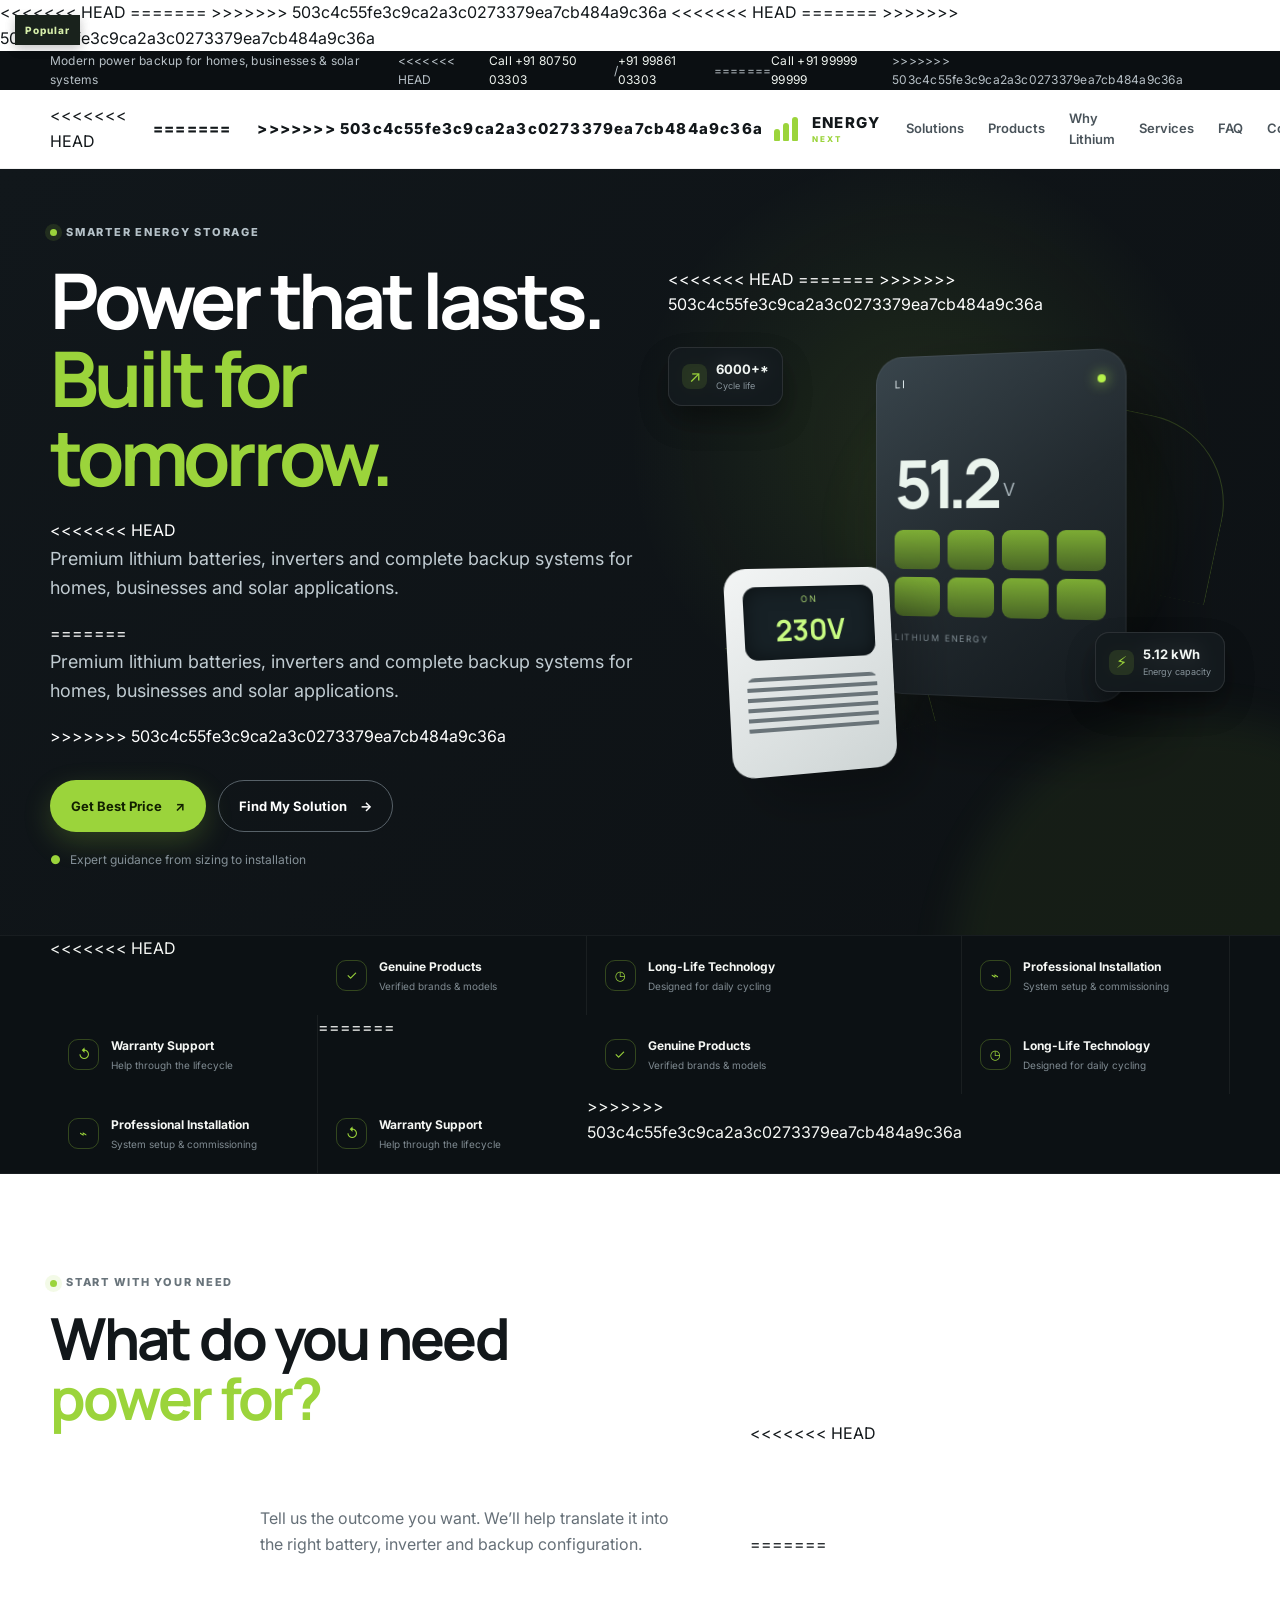
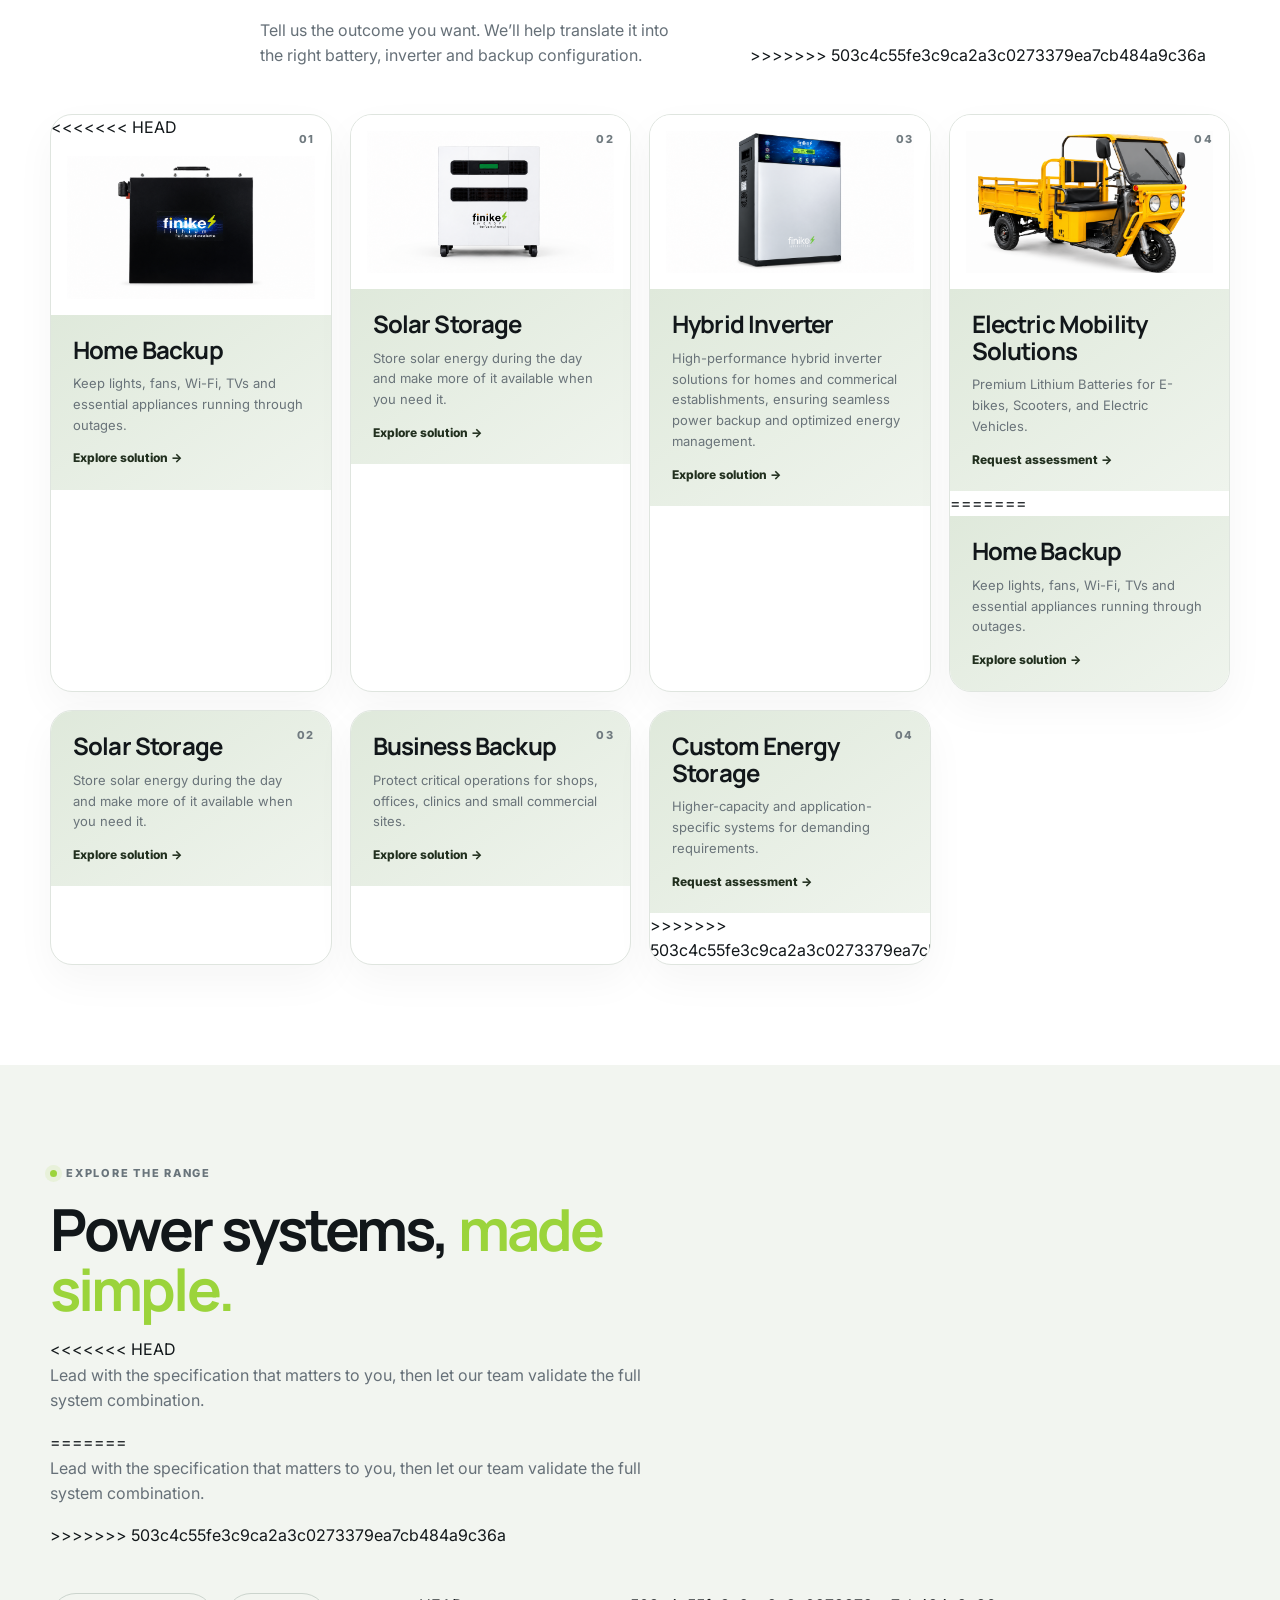
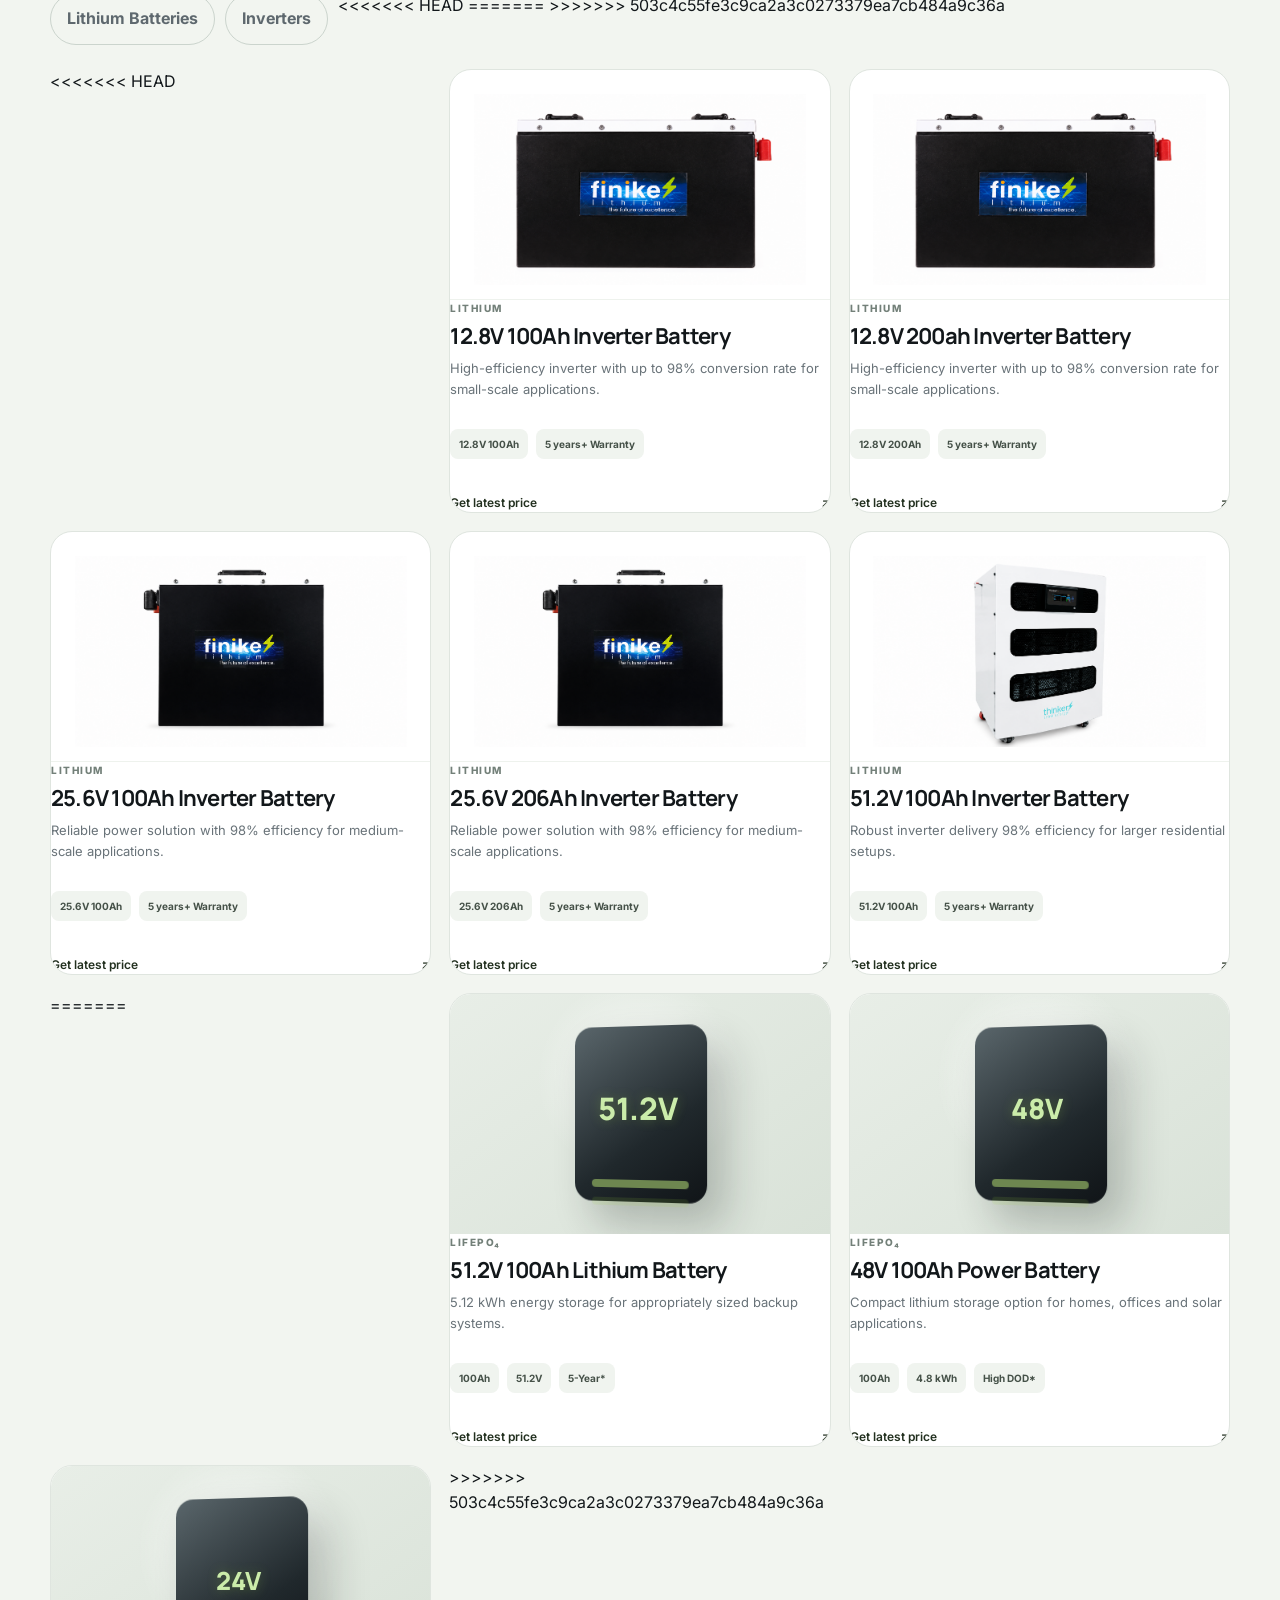
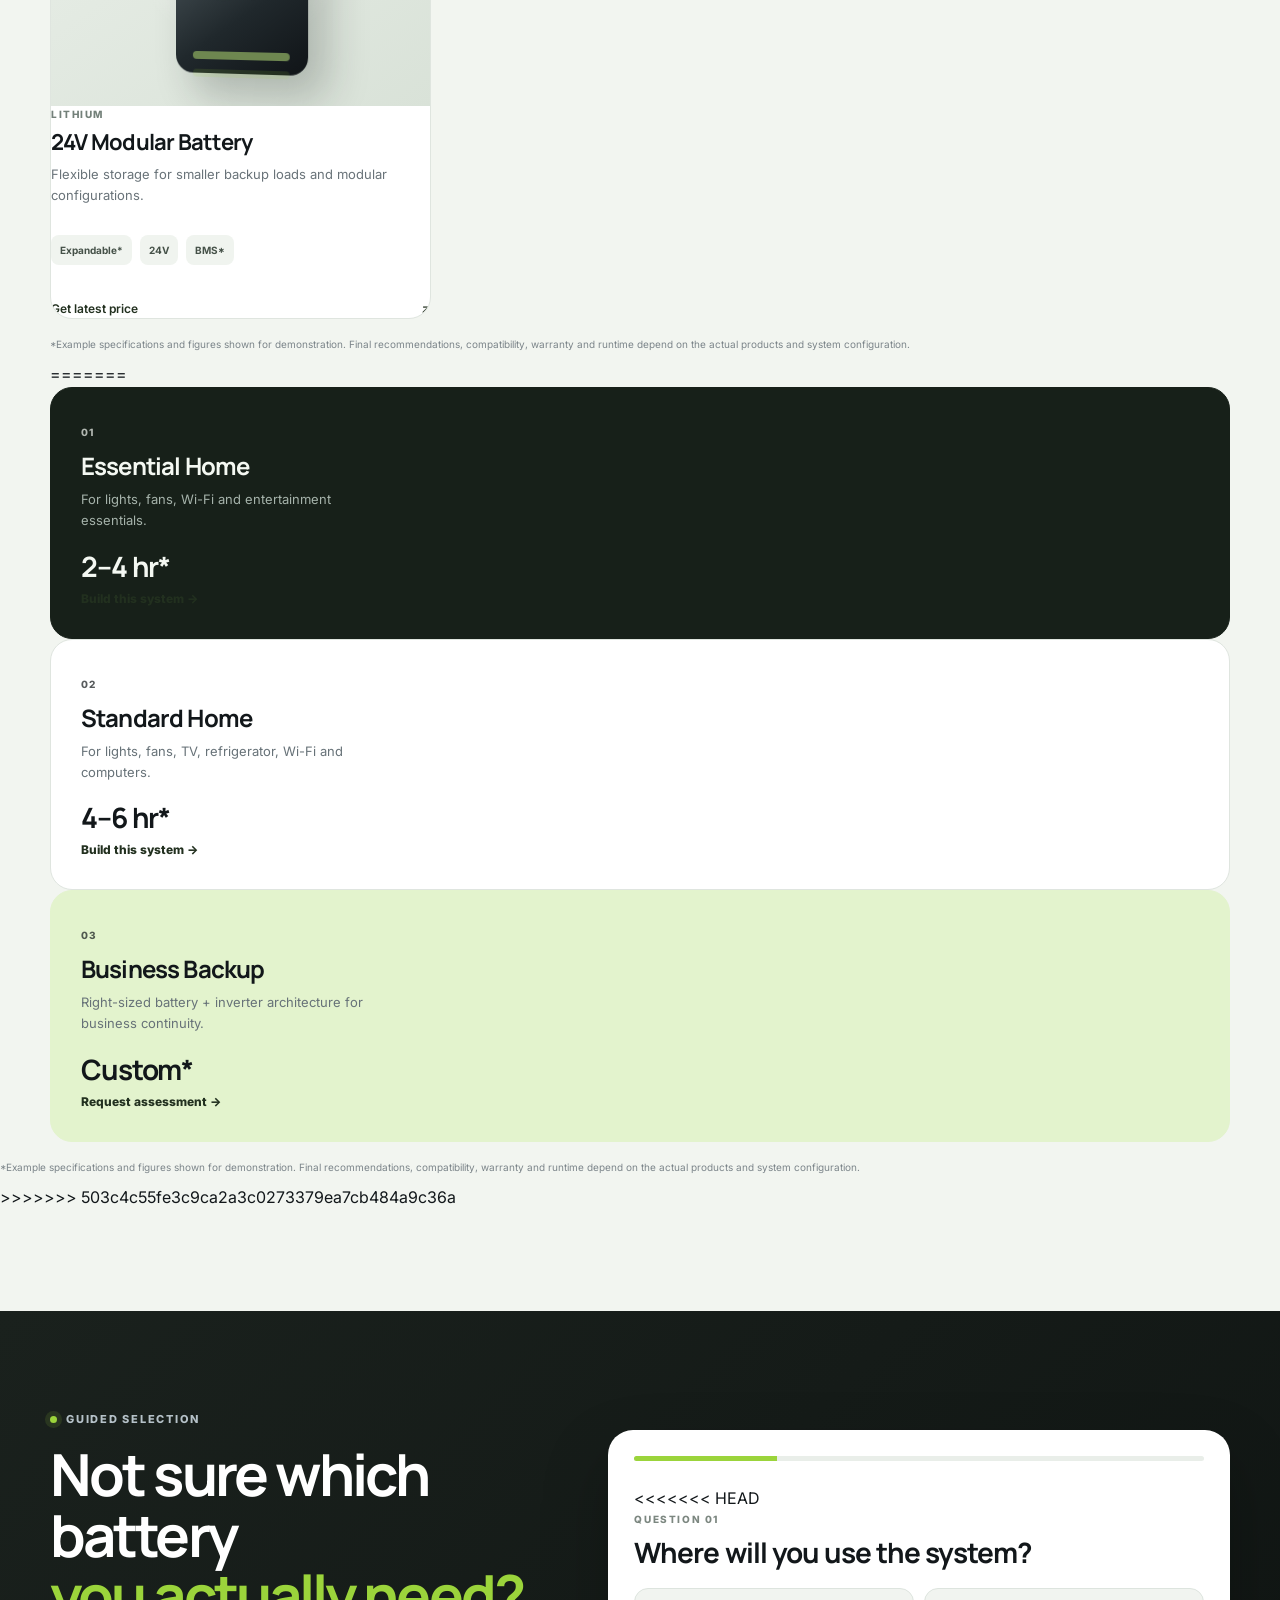
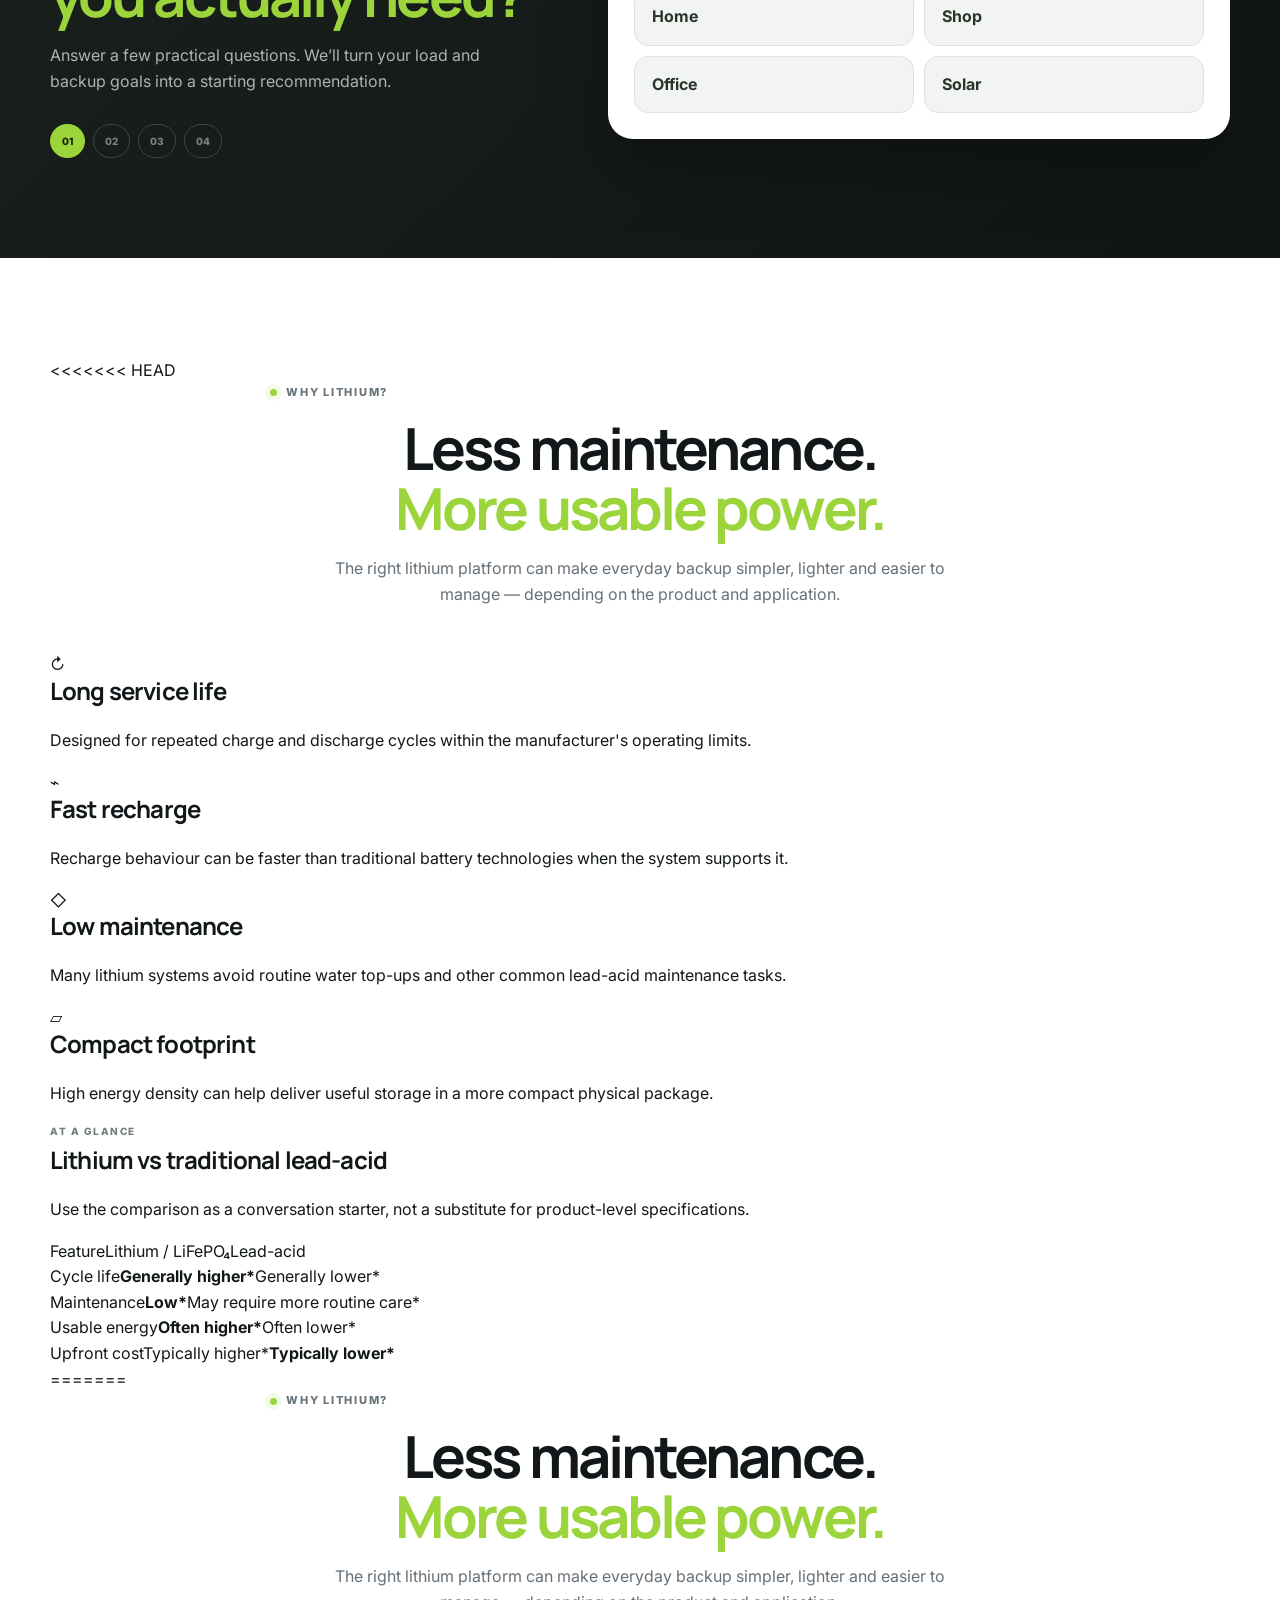
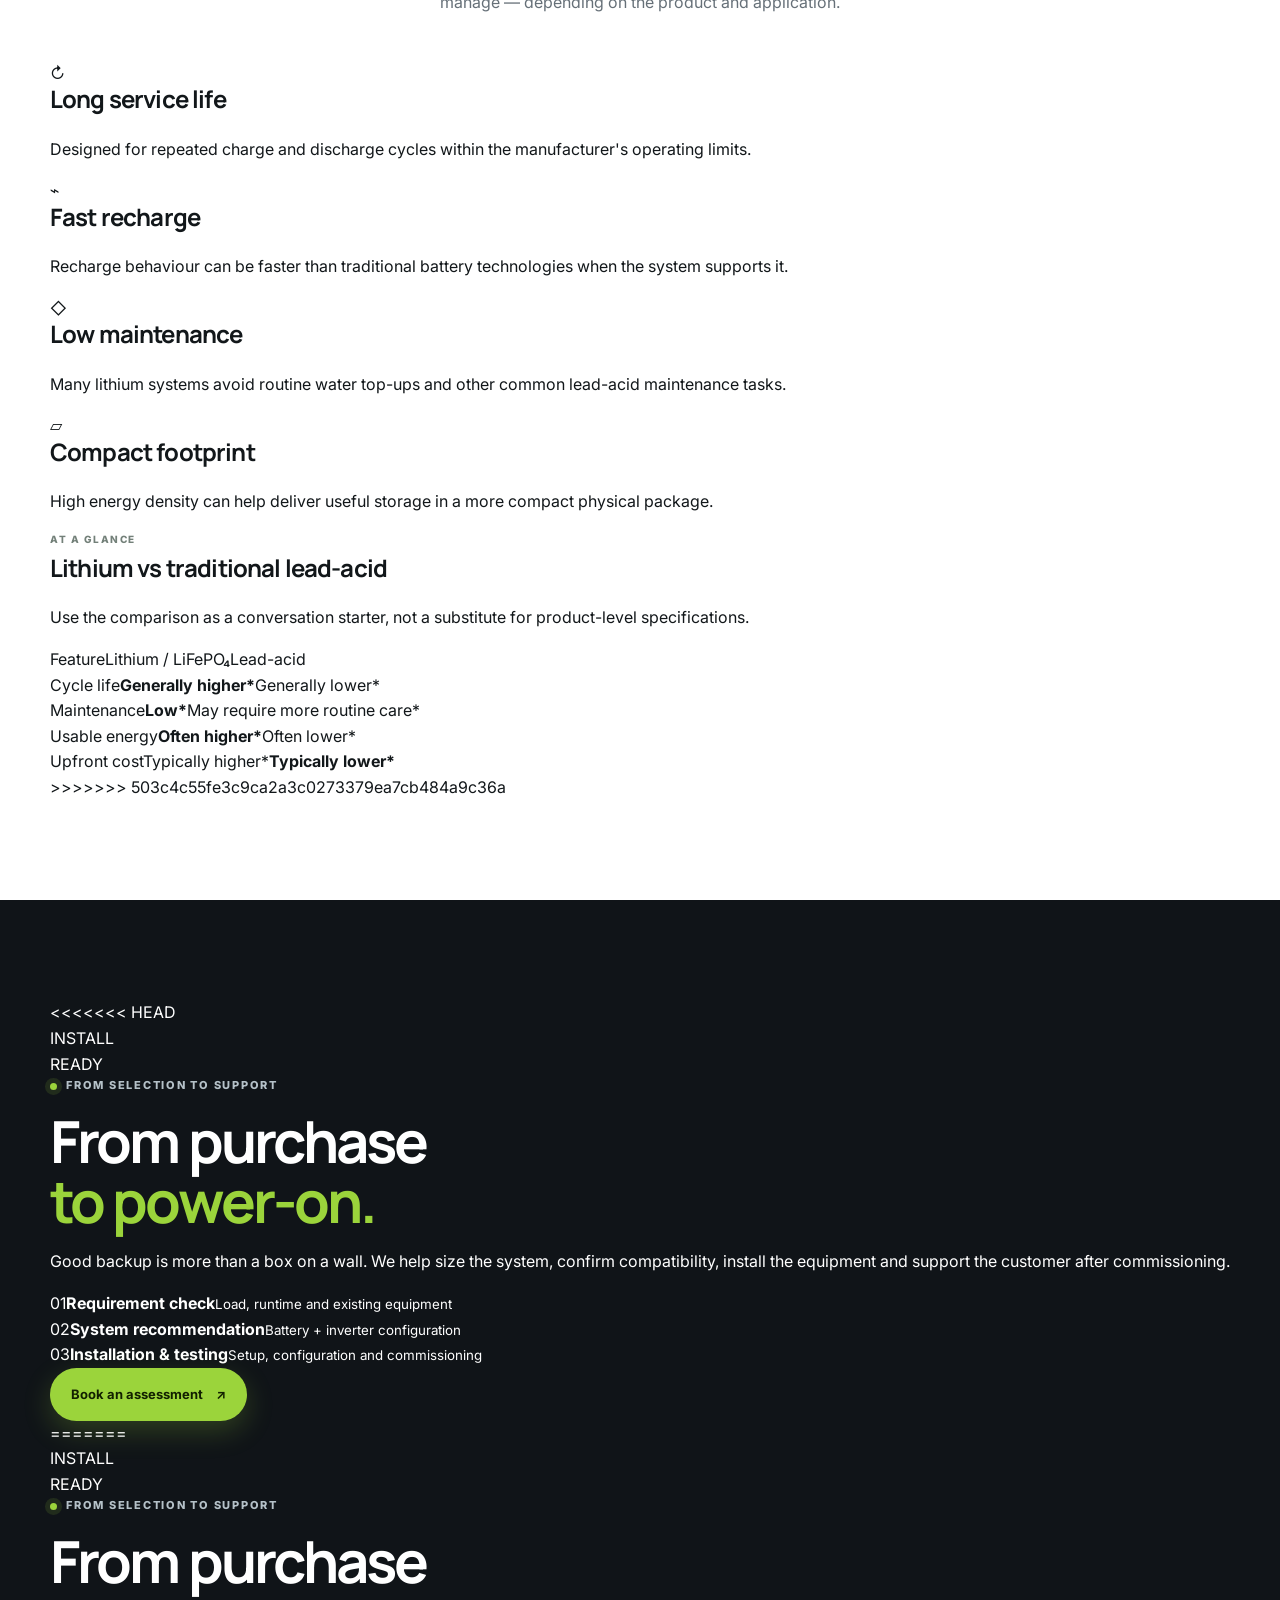
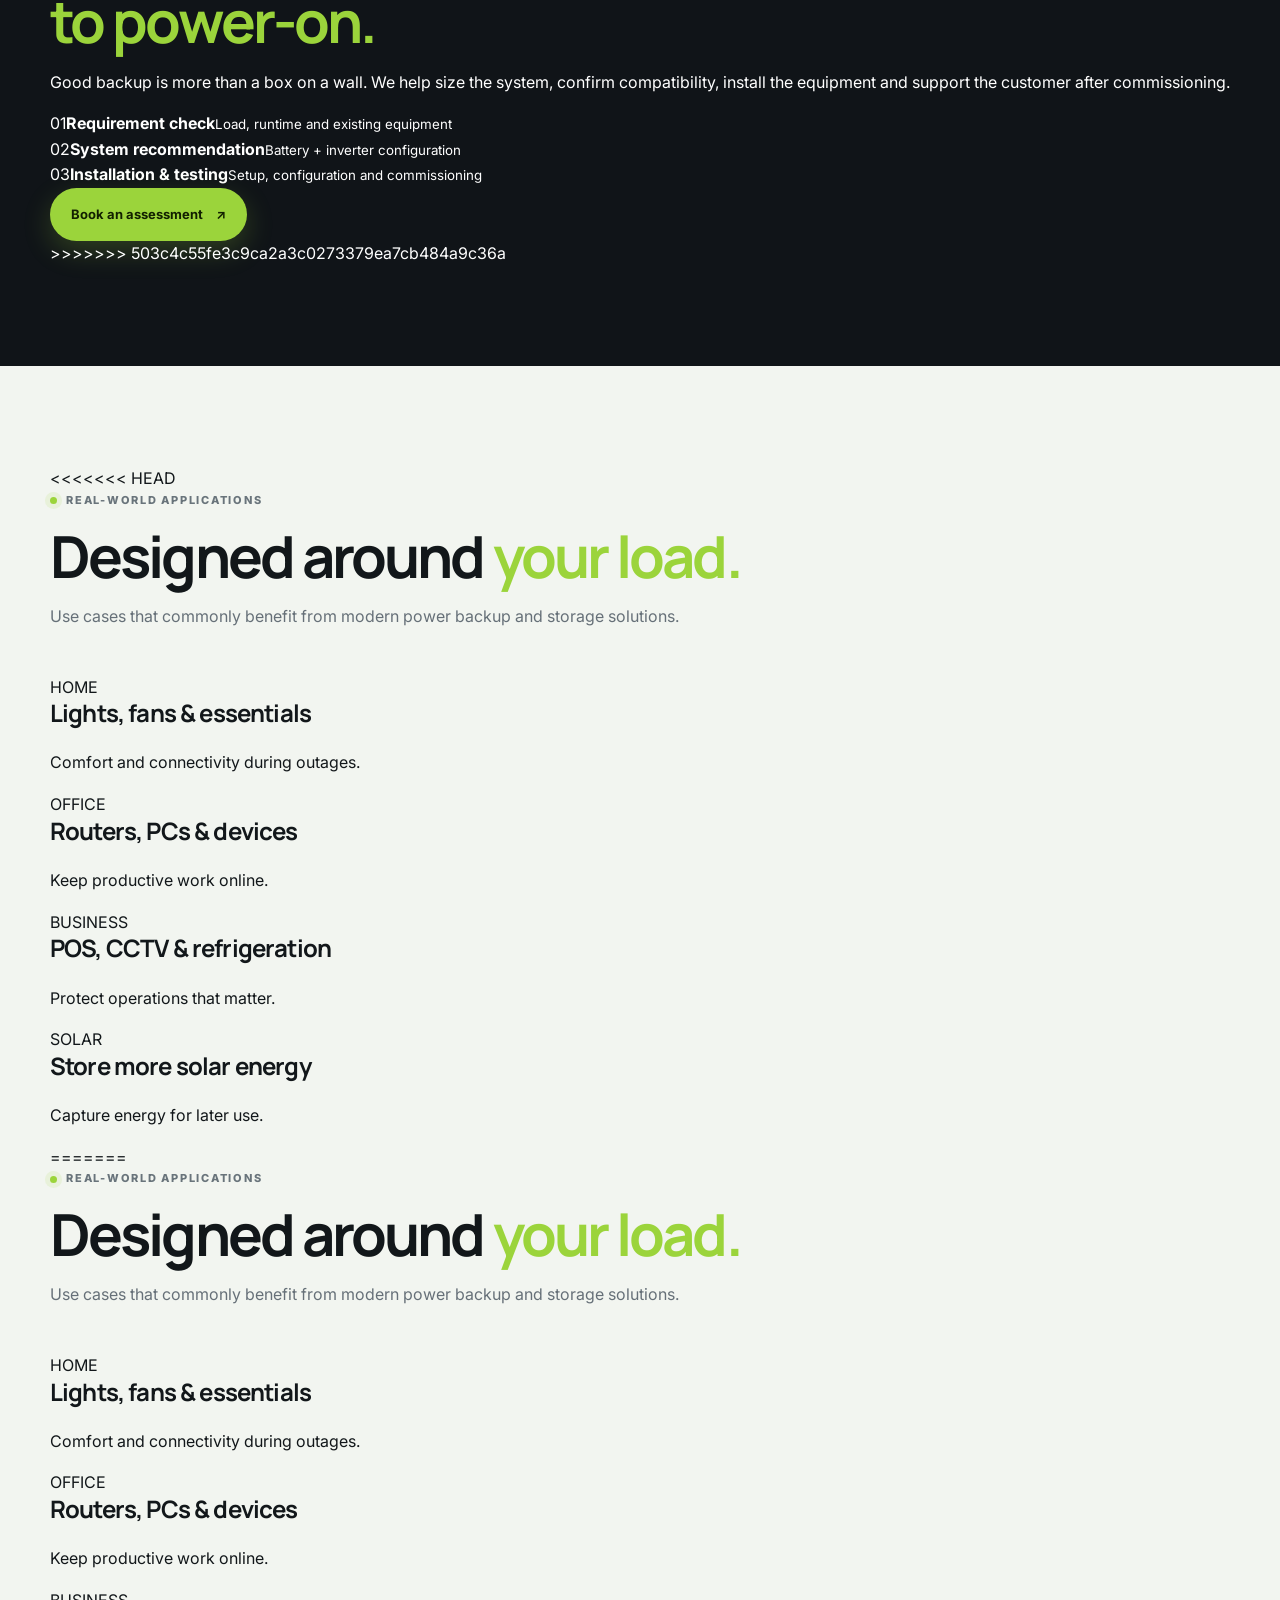
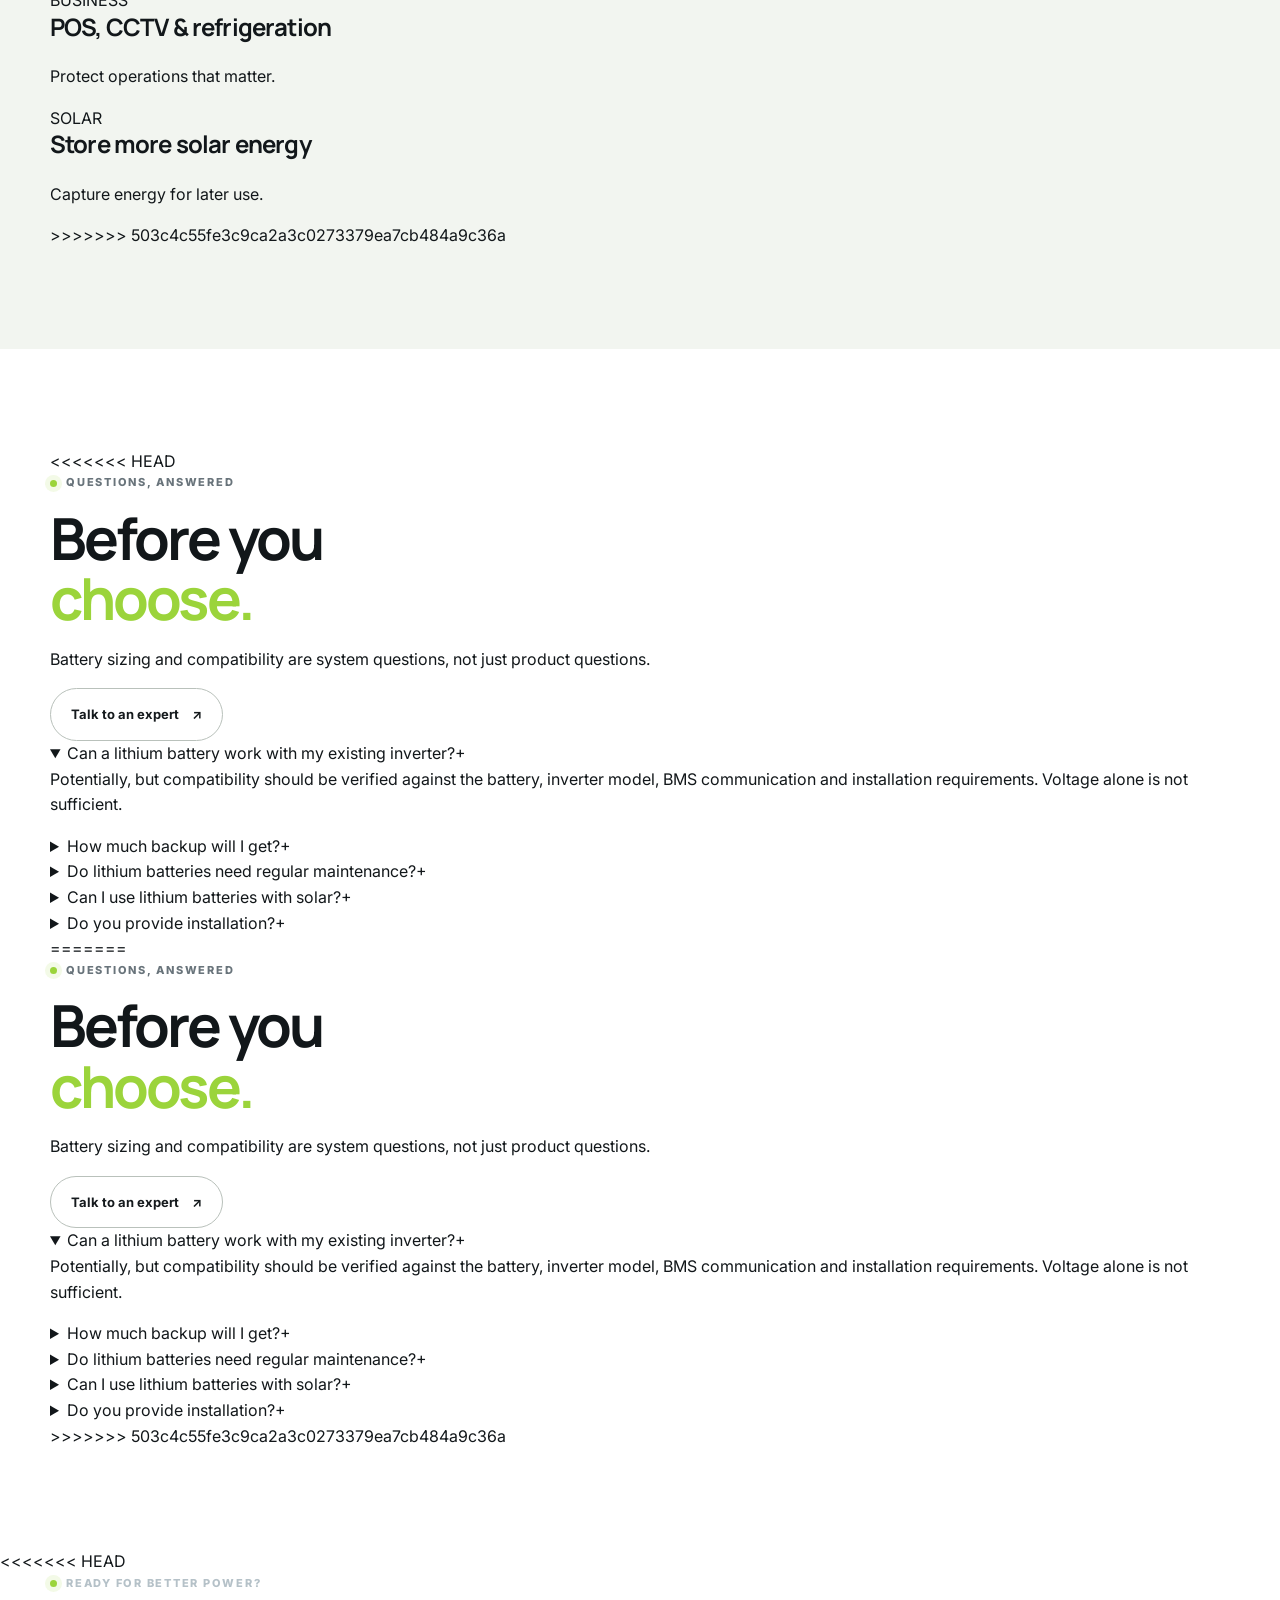
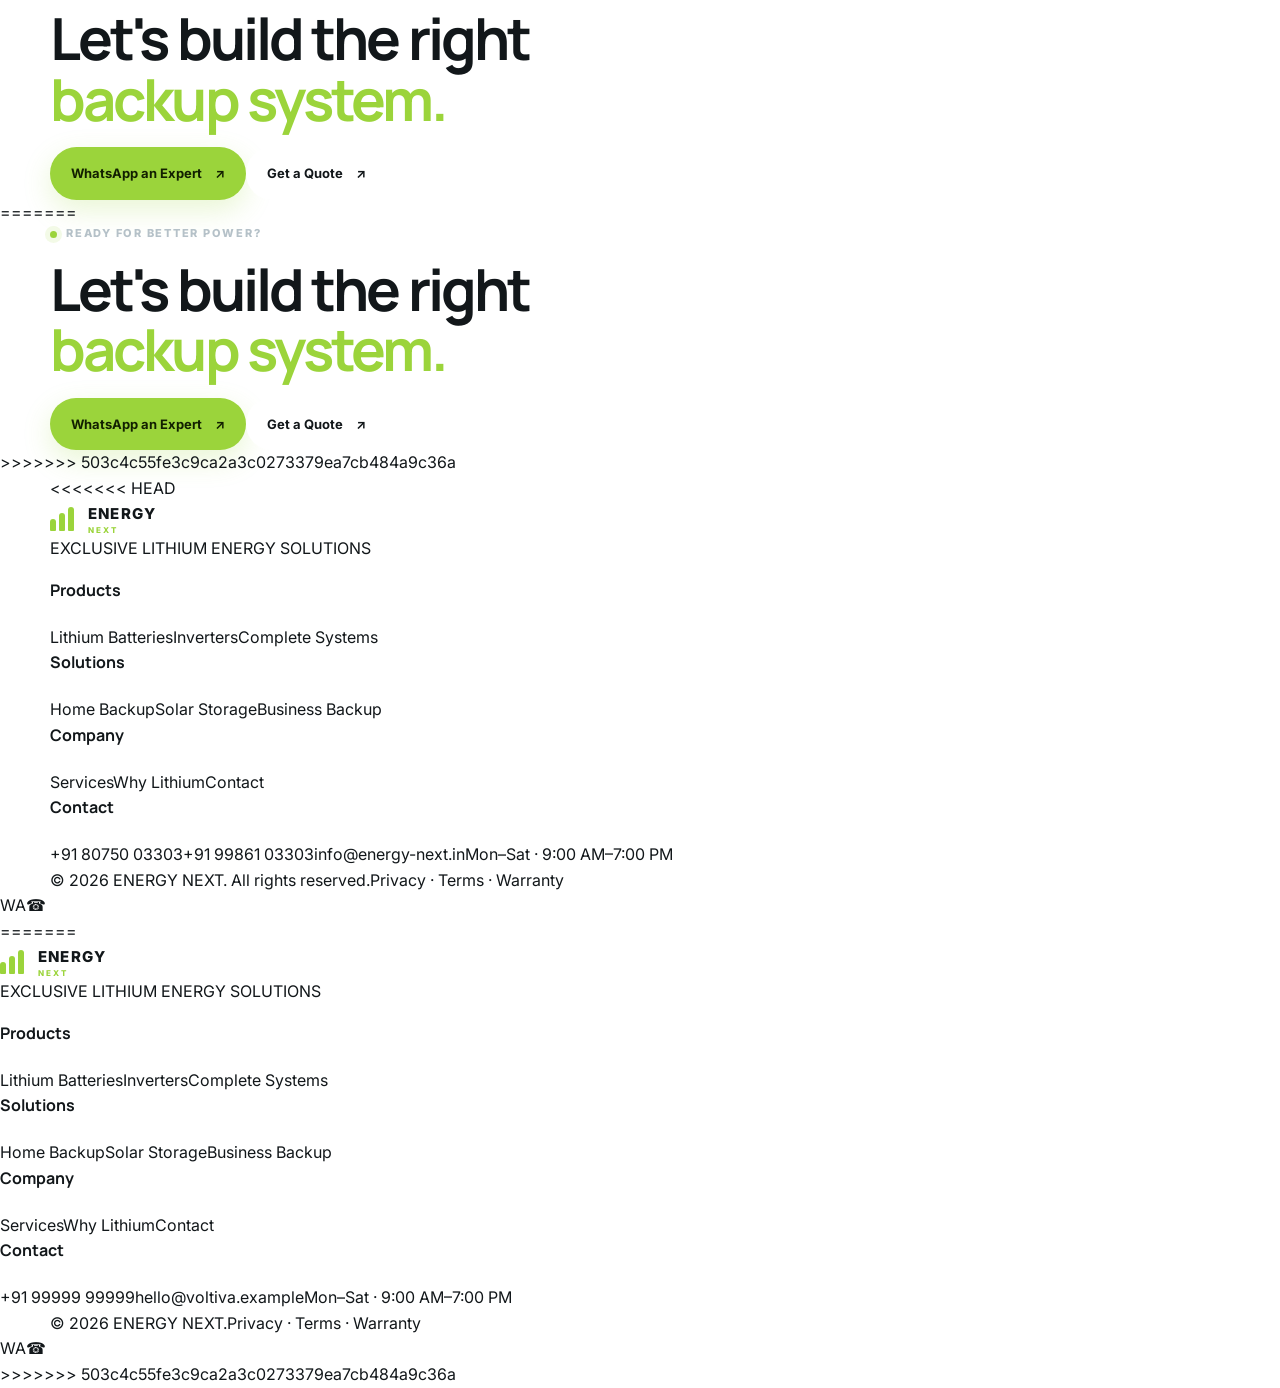
==== commit 50a56f12: "Merge remote main" ====
--- a/index.html
+++ b/index.html
@@ -1,32 +1,53 @@
 <!DOCTYPE html>
 <html lang="en">
+<<<<<<< HEAD
 
 <head>
   <meta charset="UTF-8" />
   <meta name="viewport" content="width=device-width, initial-scale=1.0" />
   <meta name="description"
     content="Premium lithium battery, inverter and power backup solutions for homes, businesses and solar applications." />
+=======
+<head>
+  <meta charset="UTF-8" />
+  <meta name="viewport" content="width=device-width, initial-scale=1.0" />
+  <meta name="description" content="Premium lithium battery, inverter and power backup solutions for homes, businesses and solar applications." />
+>>>>>>> 503c4c55fe3c9ca2a3c0273379ea7cb484a9c36a
   <meta name="theme-color" content="#101418" />
   <title>Energy Next | Lithium Battery & Inverter Solutions</title>
   <link rel="preconnect" href="https://fonts.googleapis.com">
   <link rel="preconnect" href="https://fonts.gstatic.com" crossorigin>
+<<<<<<< HEAD
   <link
     href="https://fonts.googleapis.com/css2?family=Inter:wght@400;500;600;700;800&family=Manrope:wght@600;700;800&display=swap"
     rel="stylesheet">
   <link rel="stylesheet" href="styles.css" />
 </head>
 
+=======
+  <link href="https://fonts.googleapis.com/css2?family=Inter:wght@400;500;600;700;800&family=Manrope:wght@600;700;800&display=swap" rel="stylesheet">
+  <link rel="stylesheet" href="styles.css" />
+</head>
+>>>>>>> 503c4c55fe3c9ca2a3c0273379ea7cb484a9c36a
 <body>
   <div class="topbar">
     <div class="container topbar-inner">
       <span>Modern power backup for homes, businesses & solar systems</span>
+<<<<<<< HEAD
       <a href="tel:+919061639695">Call +91 80750 03303</a> / <a href="tel:+919986103303">+91 99861 03303</a>
+=======
+      <a href="tel:+919999999999">Call +91 99999 99999</a>
+>>>>>>> 503c4c55fe3c9ca2a3c0273379ea7cb484a9c36a
     </div>
   </div>
 
   <header class="site-header" id="siteHeader">
     <div class="container nav-wrap">
+<<<<<<< HEAD
       <a class="brand" href="index.html" aria-label="Energy Next home">
+=======
+      <a class="brand" href="index.html" aria-label="Voltiva Energy home">
+>>>>>>> 503c4c55fe3c9ca2a3c0273379ea7cb484a9c36a
         <span class="brand-mark"><span></span><span></span><span></span></span>
         <span>ENERGY <small>NEXT</small></span>
       </a>
@@ -45,9 +66,13 @@
       </nav>
 
       <div class="nav-actions">
+<<<<<<< HEAD
         <a class="text-link"
           href="https://wa.me/919061639695?text=Hi%20Energy%20Next%2C%20I%27d%20like%20help%20choosing%20a%20battery%20and%20inverter."
           target="_blank" rel="noopener">WhatsApp</a>
+=======
+        <a class="text-link" href="https://wa.me/919999999999?text=Hi%20Voltiva%2C%20I%27d%20like%20help%20choosing%20a%20battery%20and%20inverter." target="_blank" rel="noopener">WhatsApp</a>
+>>>>>>> 503c4c55fe3c9ca2a3c0273379ea7cb484a9c36a
         <a class="btn btn-primary btn-small" href="contact.html#quote">Get Quote <span>↗</span></a>
       </div>
     </div>
@@ -59,8 +84,12 @@
         <div class="hero-copy">
           <div class="eyebrow"><span class="dot"></span> Smarter energy storage</div>
           <h1>Power that lasts.<br><em>Built for tomorrow.</em></h1>
+<<<<<<< HEAD
           <p class="hero-lede">Premium lithium batteries, inverters and complete backup systems for homes, businesses
             and solar applications.</p>
+=======
+          <p class="hero-lede">Premium lithium batteries, inverters and complete backup systems for homes, businesses and solar applications.</p>
+>>>>>>> 503c4c55fe3c9ca2a3c0273379ea7cb484a9c36a
           <div class="hero-actions">
             <a class="btn btn-primary" href="contact.html#quote">Get Best Price <span>↗</span></a>
             <a class="btn btn-ghost" href="#finder">Find My Solution <span>→</span></a>
@@ -83,12 +112,17 @@
             <div class="inverter-display"><span>ON</span><strong>230V</strong></div>
             <div class="inverter-vents"></div>
           </div>
+<<<<<<< HEAD
           <div class="energy-chip chip-a"><span class="chip-icon">⚡</span>
             <div><strong>5.12 kWh</strong><small>Energy capacity</small></div>
           </div>
           <div class="energy-chip chip-b"><span class="chip-icon">↗</span>
             <div><strong>6000+*</strong><small>Cycle life</small></div>
           </div>
+=======
+          <div class="energy-chip chip-a"><span class="chip-icon">⚡</span><div><strong>5.12 kWh</strong><small>Energy capacity</small></div></div>
+          <div class="energy-chip chip-b"><span class="chip-icon">↗</span><div><strong>6000+*</strong><small>Cycle life</small></div></div>
+>>>>>>> 503c4c55fe3c9ca2a3c0273379ea7cb484a9c36a
         </div>
       </div>
       <div class="hero-glow"></div>
@@ -96,6 +130,7 @@
 
     <section class="trust-strip">
       <div class="container trust-grid">
+<<<<<<< HEAD
         <div><span class="trust-icon">✓</span>
           <div><strong>Genuine Products</strong><small>Verified brands & models</small></div>
         </div>
@@ -108,6 +143,12 @@
         <div><span class="trust-icon">↺</span>
           <div><strong>Warranty Support</strong><small>Help through the lifecycle</small></div>
         </div>
+=======
+        <div><span class="trust-icon">✓</span><div><strong>Genuine Products</strong><small>Verified brands & models</small></div></div>
+        <div><span class="trust-icon">◷</span><div><strong>Long-Life Technology</strong><small>Designed for daily cycling</small></div></div>
+        <div><span class="trust-icon">⌁</span><div><strong>Professional Installation</strong><small>System setup & commissioning</small></div></div>
+        <div><span class="trust-icon">↺</span><div><strong>Warranty Support</strong><small>Help through the lifecycle</small></div></div>
+>>>>>>> 503c4c55fe3c9ca2a3c0273379ea7cb484a9c36a
       </div>
     </section>
 
@@ -118,13 +159,18 @@
             <div class="eyebrow dark"><span class="dot"></span> Start with your need</div>
             <h2>What do you need<br><em>power for?</em></h2>
           </div>
+<<<<<<< HEAD
           <p>Tell us the outcome you want. We’ll help translate it into the right battery, inverter and backup
             configuration.</p>
+=======
+          <p>Tell us the outcome you want. We’ll help translate it into the right battery, inverter and backup configuration.</p>
+>>>>>>> 503c4c55fe3c9ca2a3c0273379ea7cb484a9c36a
         </div>
 
         <div class="solution-grid">
           <article class="solution-card solution-home">
             <div class="solution-tag">01</div>
+<<<<<<< HEAD
             <div class="solution-visual">
               <img src="image/25v-battery.png" alt="Home Backup Inverter">
             </div>
@@ -167,6 +213,25 @@
               <p>Premium Lithium Batteries for E-bikes, Scooters, and Electric Vehicles.</p><a
                 href="contact.html#quote">Request assessment <span>→</span></a>
             </div>
+=======
+            <div class="solution-visual house-visual"><div class="house"><i></i><b></b><span></span></div><div class="sun"></div></div>
+            <div class="solution-body"><h3>Home Backup</h3><p>Keep lights, fans, Wi-Fi, TVs and essential appliances running through outages.</p><a href="contact.html#quote">Explore solution <span>→</span></a></div>
+          </article>
+          <article class="solution-card solution-solar">
+            <div class="solution-tag">02</div>
+            <div class="solution-visual solar-visual"><div class="panel"></div><div class="battery-pill"></div><div class="sun small"></div></div>
+            <div class="solution-body"><h3>Solar Storage</h3><p>Store solar energy during the day and make more of it available when you need it.</p><a href="contact.html#quote">Explore solution <span>→</span></a></div>
+          </article>
+          <article class="solution-card solution-business">
+            <div class="solution-tag">03</div>
+            <div class="solution-visual business-visual"><div class="building"><i></i><i></i><i></i><i></i><i></i><i></i></div><div class="power-bar"></div></div>
+            <div class="solution-body"><h3>Business Backup</h3><p>Protect critical operations for shops, offices, clinics and small commercial sites.</p><a href="contact.html#quote">Explore solution <span>→</span></a></div>
+          </article>
+          <article class="solution-card solution-custom">
+            <div class="solution-tag">04</div>
+            <div class="solution-visual custom-visual"><div class="stack-unit"></div><div class="stack-unit offset"></div><div class="node"></div></div>
+            <div class="solution-body"><h3>Custom Energy Storage</h3><p>Higher-capacity and application-specific systems for demanding requirements.</p><a href="contact.html#quote">Request assessment <span>→</span></a></div>
+>>>>>>> 503c4c55fe3c9ca2a3c0273379ea7cb484a9c36a
           </article>
         </div>
       </div>
@@ -177,19 +242,28 @@
         <div class="section-heading">
           <div class="eyebrow dark"><span class="dot"></span> Explore the range</div>
           <h2>Power systems, <em>made simple.</em></h2>
+<<<<<<< HEAD
           <p>Lead with the specification that matters to you, then let our team validate the full system combination.
           </p>
+=======
+          <p>Lead with the specification that matters to you, then let our team validate the full system combination.</p>
+>>>>>>> 503c4c55fe3c9ca2a3c0273379ea7cb484a9c36a
         </div>
 
         <div class="product-tabs" role="tablist" aria-label="Product categories">
           <!--<button class="tab" active="systems" role="tab" aria-selected="false">Complete Systems</button>-->
           <button class="tab data-tab" data-tab="batteries" role="tab" aria-selected="true">Lithium Batteries</button>
           <button class="tab" data-tab="inverters" role="tab" aria-selected="false">Inverters</button>
-
+<<<<<<< HEAD
+
+=======
+          
+>>>>>>> 503c4c55fe3c9ca2a3c0273379ea7cb484a9c36a
         </div>
 
         <div class="product-panel active" id="batteries" role="tabpanel">
           <div class="product-grid">
+<<<<<<< HEAD
 
             <article class="product-card">
               <img src="image/12v-battery.png" alt="12.8V inverter battery">
@@ -247,11 +321,27 @@
               </div>
             </article>
 
+=======
+            <article class="product-card">
+              <div class="product-image battery-art a"><div class="art-shell"></div><div class="art-label">51.2V</div></div>
+              <div class="product-content"><div class="mini-kicker">LiFePO₄</div><h3>51.2V 100Ah Lithium Battery</h3><p>5.12 kWh energy storage for appropriately sized backup systems.</p><div class="spec-row"><span>100Ah</span><span>51.2V</span><span>5-Year*</span></div><a class="product-link" href="contact.html#quote">Get latest price <span>↗</span></a></div>
+            </article>
+            <article class="product-card featured-card">
+              <div class="featured-badge">Popular</div>
+              <div class="product-image battery-art b"><div class="art-shell"></div><div class="art-label">48V</div></div>
+              <div class="product-content"><div class="mini-kicker">LiFePO₄</div><h3>48V 100Ah Power Battery</h3><p>Compact lithium storage option for homes, offices and solar applications.</p><div class="spec-row"><span>100Ah</span><span>4.8 kWh</span><span>High DOD*</span></div><a class="product-link" href="contact.html#quote">Get latest price <span>↗</span></a></div>
+            </article>
+            <article class="product-card">
+              <div class="product-image battery-art c"><div class="art-shell"></div><div class="art-label">24V</div></div>
+              <div class="product-content"><div class="mini-kicker">Lithium</div><h3>24V Modular Battery</h3><p>Flexible storage for smaller backup loads and modular configurations.</p><div class="spec-row"><span>Expandable*</span><span>24V</span><span>BMS*</span></div><a class="product-link" href="contact.html#quote">Get latest price <span>↗</span></a></div>
+            </article>
+>>>>>>> 503c4c55fe3c9ca2a3c0273379ea7cb484a9c36a
           </div>
         </div>
 
         <div class="product-panel" id="inverters" role="tabpanel" hidden>
           <div class="product-grid">
+<<<<<<< HEAD
             <article class="product-card">
               <img src="image/all-in-one-inverter.png" alt="all-in-one-inverter">
               <div class="product-content">
@@ -325,11 +415,23 @@
             </article>
 
 
+=======
+            <article class="product-card"><div class="product-image inverter-art"><div class="inverter-face"></div></div><div class="product-content"><div class="mini-kicker">Pure Sine Wave</div><h3>1.1 kVA Home Inverter</h3><p>Efficient backup platform for essential household loads.</p><div class="spec-row"><span>1.1 kVA</span><span>230V</span><span>Smart*</span></div><a class="product-link" href="contact.html#quote">Check compatibility <span>↗</span></a></div></article>
+            <article class="product-card"><div class="product-image inverter-art"><div class="inverter-face"></div></div><div class="product-content"><div class="mini-kicker">Pure Sine Wave</div><h3>2.1 kVA Home Inverter</h3><p>Efficient backup platform for essential household loads.</p><div class="spec-row"><span>2.1 kVA</span><span>230V</span><span>Smart*</span></div><a class="product-link" href="contact.html#quote">Check compatibility <span>↗</span></a></div></article>
+            <article class="product-card"><div class="product-image inverter-art"><div class="inverter-face"></div></div><div class="product-content"><div class="mini-kicker">Pure Sine Wave</div><h3>2.5  kVA Home Inverter</h3><p>Efficient backup platform for essential household loads.</p><div class="spec-row"><span>2.5 kVA</span><span>230V</span><span>Smart*</span></div><a class="product-link" href="contact.html#quote">Check compatibility <span>↗</span></a></div></article>
+            <article class="product-card"><div class="product-image inverter-art"><div class="inverter-face"></div></div><div class="product-content"><div class="mini-kicker">Pure Sine Wave</div><h3>3.5 kVA Home Inverter</h3><p>Efficient backup platform for essential household loads.</p><div class="spec-row"><span>3.5 kVA</span><span>230V</span><span>Smart*</span></div><a class="product-link" href="contact.html#quote">Check compatibility <span>↗</span></a></div></article>
+            <article class="product-card"><div class="product-image inverter-art"><div class="inverter-face"></div></div><div class="product-content"><div class="mini-kicker">Pure Sine Wave</div><h3>5 kVA Home Inverter</h3><p>Efficient backup platform for essential household loads.</p><div class="spec-row"><span>5 kVA</span><span>230V</span><span>Smart*</span></div><a class="product-link" href="contact.html#quote">Check compatibility <span>↗</span></a></div></article>
+            <article class="product-card"><div class="product-image inverter-art"><div class="inverter-face"></div></div><div class="product-content"><div class="mini-kicker">Pure Sine Wave</div><h3>7 kVA Home Inverter</h3><p>Efficient backup platform for essential household loads.</p><div class="spec-row"><span>7 kVA</span><span>230V</span><span>Smart*</span></div><a class="product-link" href="contact.html#quote">Check compatibility <span>↗</span></a></div></article>
+            <article class="product-card"><div class="product-image inverter-art"><div class="inverter-face"></div></div><div class="product-content"><div class="mini-kicker">Pure Sine Wave</div><h3>10 kVA Home Inverter</h3><p>Efficient backup platform for essential household loads.</p><div class="spec-row"><span>10 kVA</span><span>230V</span><span>Smart*</span></div><a class="product-link" href="contact.html#quote">Check compatibility <span>↗</span></a></div></article>
+            <article class="product-card"><div class="product-image inverter-art solar"><div class="inverter-face"></div></div><div class="product-content"><div class="mini-kicker">Hybrid Solar</div><h3>5 kVA Hybrid Inverter</h3><p>Battery + grid + solar architecture for flexible energy management.</p><div class="spec-row"><span>5 kVA</span><span>MPPT*</span><span>Hybrid*</span></div><a class="product-link" href="contact.html#quote">Check compatibility <span>↗</span></a></div></article>
+            <article class="product-card"><div class="product-image inverter-art online"><div class="inverter-face"></div></div><div class="product-content"><div class="mini-kicker">Online UPS</div><h3>10 kVA Backup UPS</h3><p>Higher-capacity backup for commercial and critical loads.</p><div class="spec-row"><span>10 kVA</span><span>Online</span><span>3-Phase*</span></div><a class="product-link" href="contact.html#quote">Request recommendation <span>↗</span></a></div></article>
+>>>>>>> 503c4c55fe3c9ca2a3c0273379ea7cb484a9c36a
           </div>
         </div>
 
         <div class="product-panel" id="systems" role="tabpanel" hidden>
           <div class="package-grid">
+<<<<<<< HEAD
             <article class="package-card dark">
               <div><span class="package-number">01</span>
                 <h3>Essential Home</h3>
@@ -353,6 +455,15 @@
 
         <p class="micro-note">*Example specifications and figures shown for demonstration. Final recommendations,
           compatibility, warranty and runtime depend on the actual products and system configuration.</p>
+=======
+            <article class="package-card dark"><div><span class="package-number">01</span><h3>Essential Home</h3><p>For lights, fans, Wi-Fi and entertainment essentials.</p></div><strong>2–4 hr*</strong><a href="contact.html#quote">Build this system <span>→</span></a></article>
+            <article class="package-card"><div><span class="package-number">02</span><h3>Standard Home</h3><p>For lights, fans, TV, refrigerator, Wi-Fi and computers.</p></div><strong>4–6 hr*</strong><a href="contact.html#quote">Build this system <span>→</span></a></article>
+            <article class="package-card green"><div><span class="package-number">03</span><h3>Business Backup</h3><p>Right-sized battery + inverter architecture for business continuity.</p></div><strong>Custom*</strong><a href="contact.html#quote">Request assessment <span>→</span></a></article>
+          </div>
+        </div>
+
+        <p class="micro-note">*Example specifications and figures shown for demonstration. Final recommendations, compatibility, warranty and runtime depend on the actual products and system configuration.</p>
+>>>>>>> 503c4c55fe3c9ca2a3c0273379ea7cb484a9c36a
       </div>
     </section>
 
@@ -367,6 +478,7 @@
         <div class="finder-card" id="finderCard">
           <div class="finder-progress"><span id="progressBar"></span></div>
           <div class="finder-step active" data-step="1">
+<<<<<<< HEAD
             <span class="step-label">QUESTION 01</span>
             <h3>Where will you use the system?</h3>
             <div class="choice-grid"><button data-next="2">Home</button><button data-next="2">Shop</button><button
@@ -399,6 +511,23 @@
                 <span>↗</span></a><a class="btn btn-ghost" id="finderWhatsAppBtn"
                 href="https://wa.me/919061639695?text=Hi%20Energy%20Next%2C%20I%20used%20your%20battery%20finder%20and%20want%20a%20recommendation."
                 target="_blank" rel="noopener">WhatsApp Expert</a></div>
+=======
+            <span class="step-label">QUESTION 01</span><h3>Where will you use the system?</h3>
+            <div class="choice-grid"><button data-next="2">Home</button><button data-next="2">Shop</button><button data-next="2">Office</button><button data-next="2">Solar</button></div>
+          </div>
+          <div class="finder-step" data-step="2">
+            <span class="step-label">QUESTION 02</span><h3>How long do you need backup?</h3>
+            <div class="choice-grid"><button data-next="3">2 hours</button><button data-next="3">4 hours</button><button data-next="3">6 hours</button><button data-next="3">8+ hours</button></div>
+          </div>
+          <div class="finder-step" data-step="3">
+            <span class="step-label">QUESTION 03</span><h3>Do you already have an inverter?</h3>
+            <div class="choice-grid"><button data-next="4">Yes</button><button data-next="4">No</button><button data-next="4">Not sure</button></div>
+          </div>
+          <div class="finder-step" data-step="4">
+            <span class="step-label">RECOMMENDATION</span><h3>We have a starting point.</h3>
+            <div class="recommendation"><div class="rec-icon">⚡</div><div><strong>Talk to an energy advisor</strong><p>Share your appliance load and current inverter model for a verified battery + inverter recommendation.</p></div></div>
+            <div class="finder-actions"><a class="btn btn-primary" href="contact.html#quote">Get Exact Recommendation <span>↗</span></a><a class="btn btn-ghost" href="https://wa.me/919999999999?text=Hi%20Voltiva%2C%20I%20used%20your%20battery%20finder%20and%20want%20a%20recommendation." target="_blank" rel="noopener">WhatsApp Expert</a></div>
+>>>>>>> 503c4c55fe3c9ca2a3c0273379ea7cb484a9c36a
           </div>
         </div>
       </div>
@@ -406,6 +535,7 @@
 
     <section class="section section-light" id="why-lithium">
       <div class="container">
+<<<<<<< HEAD
         <div class="section-heading center-heading">
           <div class="eyebrow dark"><span class="dot"></span> Why lithium?</div>
           <h2>Less maintenance.<br><em>More usable power.</em></h2>
@@ -449,6 +579,23 @@
             <div class="comparison-row"><span>Usable energy</span><b>Often higher*</b><span>Often lower*</span></div>
             <div class="comparison-row"><span>Upfront cost</span><span>Typically higher*</span><b>Typically lower*</b>
             </div>
+=======
+        <div class="section-heading center-heading"><div class="eyebrow dark"><span class="dot"></span> Why lithium?</div><h2>Less maintenance.<br><em>More usable power.</em></h2><p>The right lithium platform can make everyday backup simpler, lighter and easier to manage — depending on the product and application.</p></div>
+        <div class="benefit-grid">
+          <article class="benefit-card"><div class="benefit-icon">↻</div><h3>Long service life</h3><p>Designed for repeated charge and discharge cycles within the manufacturer's operating limits.</p></article>
+          <article class="benefit-card"><div class="benefit-icon">⌁</div><h3>Fast recharge</h3><p>Recharge behaviour can be faster than traditional battery technologies when the system supports it.</p></article>
+          <article class="benefit-card"><div class="benefit-icon">◇</div><h3>Low maintenance</h3><p>Many lithium systems avoid routine water top-ups and other common lead-acid maintenance tasks.</p></article>
+          <article class="benefit-card"><div class="benefit-icon">▱</div><h3>Compact footprint</h3><p>High energy density can help deliver useful storage in a more compact physical package.</p></article>
+        </div>
+        <div class="comparison-card">
+          <div class="comparison-intro"><span class="mini-kicker">At a glance</span><h3>Lithium vs traditional lead-acid</h3><p>Use the comparison as a conversation starter, not a substitute for product-level specifications.</p></div>
+          <div class="comparison-table">
+            <div class="comparison-row header"><span>Feature</span><span>Lithium / LiFePO₄</span><span>Lead-acid</span></div>
+            <div class="comparison-row"><span>Cycle life</span><b>Generally higher*</b><span>Generally lower*</span></div>
+            <div class="comparison-row"><span>Maintenance</span><b>Low*</b><span>May require more routine care*</span></div>
+            <div class="comparison-row"><span>Usable energy</span><b>Often higher*</b><span>Often lower*</span></div>
+            <div class="comparison-row"><span>Upfront cost</span><span>Typically higher*</span><b>Typically lower*</b></div>
+>>>>>>> 503c4c55fe3c9ca2a3c0273379ea7cb484a9c36a
           </div>
         </div>
       </div>
@@ -456,6 +603,7 @@
 
     <section class="section section-dark" id="services">
       <div class="container service-grid">
+<<<<<<< HEAD
         <div class="service-visual">
           <div class="service-orbit"></div>
           <div class="service-battery"></div>
@@ -476,11 +624,16 @@
                 commissioning</small></div>
           </div><a class="btn btn-primary" href="contact.html#quote">Book an assessment <span>↗</span></a>
         </div>
+=======
+        <div class="service-visual"><div class="service-orbit"></div><div class="service-battery"></div><div class="service-cable"></div><div class="service-badge">INSTALL<br>READY</div></div>
+        <div class="service-copy"><div class="eyebrow"><span class="dot"></span> From selection to support</div><h2>From purchase<br><em>to power-on.</em></h2><p>Good backup is more than a box on a wall. We help size the system, confirm compatibility, install the equipment and support the customer after commissioning.</p><div class="service-list"><div><span>01</span><strong>Requirement check</strong><small>Load, runtime and existing equipment</small></div><div><span>02</span><strong>System recommendation</strong><small>Battery + inverter configuration</small></div><div><span>03</span><strong>Installation & testing</strong><small>Setup, configuration and commissioning</small></div></div><a class="btn btn-primary" href="contact.html#quote">Book an assessment <span>↗</span></a></div>
+>>>>>>> 503c4c55fe3c9ca2a3c0273379ea7cb484a9c36a
       </div>
     </section>
 
     <section class="section section-soft">
       <div class="container">
+<<<<<<< HEAD
         <div class="section-heading">
           <div class="eyebrow dark"><span class="dot"></span> Real-world applications</div>
           <h2>Designed around <em>your load.</em></h2>
@@ -515,12 +668,21 @@
               <p>Capture energy for later use.</p>
             </div>
           </div>
+=======
+        <div class="section-heading"><div class="eyebrow dark"><span class="dot"></span> Real-world applications</div><h2>Designed around <em>your load.</em></h2><p>Use cases that commonly benefit from modern power backup and storage solutions.</p></div>
+        <div class="application-grid">
+          <div class="application-card"><div class="application-art home"></div><div><span>HOME</span><h3>Lights, fans & essentials</h3><p>Comfort and connectivity during outages.</p></div></div>
+          <div class="application-card"><div class="application-art office"></div><div><span>OFFICE</span><h3>Routers, PCs & devices</h3><p>Keep productive work online.</p></div></div>
+          <div class="application-card"><div class="application-art shop"></div><div><span>BUSINESS</span><h3>POS, CCTV & refrigeration</h3><p>Protect operations that matter.</p></div></div>
+          <div class="application-card"><div class="application-art solar"></div><div><span>SOLAR</span><h3>Store more solar energy</h3><p>Capture energy for later use.</p></div></div>
+>>>>>>> 503c4c55fe3c9ca2a3c0273379ea7cb484a9c36a
         </div>
       </div>
     </section>
 
     <section class="section section-light" id="faq">
       <div class="container faq-grid">
+<<<<<<< HEAD
         <div>
           <div class="eyebrow dark"><span class="dot"></span> Questions, answered</div>
           <h2>Before you<br><em>choose.</em></h2>
@@ -553,11 +715,21 @@
             <p>Installation can include battery/inverter setup, wiring, configuration, testing and commissioning
               depending on the selected system and service area.</p>
           </details>
+=======
+        <div><div class="eyebrow dark"><span class="dot"></span> Questions, answered</div><h2>Before you<br><em>choose.</em></h2><p>Battery sizing and compatibility are system questions, not just product questions.</p><a class="btn btn-ghost dark-btn" href="contact.html">Talk to an expert <span>↗</span></a></div>
+        <div class="faq-list">
+          <details open><summary>Can a lithium battery work with my existing inverter?<span>+</span></summary><p>Potentially, but compatibility should be verified against the battery, inverter model, BMS communication and installation requirements. Voltage alone is not sufficient.</p></details>
+          <details><summary>How much backup will I get?<span>+</span></summary><p>Runtime depends on actual load, battery energy, inverter efficiency, usable depth of discharge, surge demand and system settings. Ask us for a practical sizing estimate.</p></details>
+          <details><summary>Do lithium batteries need regular maintenance?<span>+</span></summary><p>Many lithium systems require little routine maintenance compared with flooded lead-acid batteries, but inspection and correct operating conditions still matter.</p></details>
+          <details><summary>Can I use lithium batteries with solar?<span>+</span></summary><p>Yes, where the battery and inverter/charger architecture supports the required charging, communication and protection behaviour.</p></details>
+          <details><summary>Do you provide installation?<span>+</span></summary><p>Installation can include battery/inverter setup, wiring, configuration, testing and commissioning depending on the selected system and service area.</p></details>
+>>>>>>> 503c4c55fe3c9ca2a3c0273379ea7cb484a9c36a
         </div>
       </div>
     </section>
 
     <section class="cta-section">
+<<<<<<< HEAD
       <div class="container cta-inner">
         <div>
           <div class="eyebrow"><span class="dot"></span> Ready for better power?</div>
@@ -568,11 +740,15 @@
             target="_blank" rel="noopener">WhatsApp an Expert <span>↗</span></a><a class="btn btn-light"
             href="contact.html#quote">Get a Quote <span>↗</span></a></div>
       </div>
+=======
+      <div class="container cta-inner"><div><div class="eyebrow"><span class="dot"></span> Ready for better power?</div><h2>Let's build the right<br><em>backup system.</em></h2></div><div class="cta-actions"><a class="btn btn-primary" href="https://wa.me/919999999999?text=Hi%20Voltiva%2C%20I%27d%20like%20help%20with%20a%20power%20backup%20system." target="_blank" rel="noopener">WhatsApp an Expert <span>↗</span></a><a class="btn btn-light" href="contact.html#quote">Get a Quote <span>↗</span></a></div></div>
+>>>>>>> 503c4c55fe3c9ca2a3c0273379ea7cb484a9c36a
     </section>
   </main>
 
   <footer class="site-footer">
     <div class="container footer-grid">
+<<<<<<< HEAD
       <div class="footer-brand"><a class="brand footer-brand-mark" href="index.html"><span
             class="brand-mark"><span></span><span></span><span></span></span><span>ENERGY<small>NEXT</small></span></a>
         <p>EXCLUSIVE LITHIUM ENERGY SOLUTIONS</p>
@@ -606,4 +782,20 @@
   <script src="script.js?v=2.1"></script>
 </body>
 
-</html>+</html>
+=======
+      <div class="footer-brand"><a class="brand footer-brand-mark" href="index.html"><span class="brand-mark"><span></span><span></span><span></span></span><span>ENERGY<small>NEXT</small></span></a><p>EXCLUSIVE LITHIUM ENERGY SOLUTIONS</p></div>
+      <div><h4>Products</h4><a href="#products">Lithium Batteries</a><a href="#products">Inverters</a><a href="#products">Complete Systems</a></div>
+      <div><h4>Solutions</h4><a href="#solutions">Home Backup</a><a href="#solutions">Solar Storage</a><a href="#solutions">Business Backup</a></div>
+      <div><h4>Company</h4><a href="#services">Services</a><a href="#why-lithium">Why Lithium</a><a href="contact.html">Contact</a></div>
+      <div><h4>Contact</h4><a href="tel:+919999999999">+91 99999 99999</a><a href="mailto:hello@voltiva.example">hello@voltiva.example</a><span>Mon–Sat · 9:00 AM–7:00 PM</span></div>
+    </div>
+    <div class="container footer-bottom"><span>© 2026 ENERGY NEXT.</span><span>Privacy · Terms · Warranty</span></div>
+  </footer>
+
+  <div class="floating-actions"><a class="fab fab-whatsapp" href="https://wa.me/919999999999?text=Hi%20Voltiva%2C%20I%27d%20like%20help%20with%20a%20power%20backup%20system." target="_blank" rel="noopener" aria-label="WhatsApp">WA</a><a class="fab fab-call" href="tel:+919999999999" aria-label="Call">☎</a></div>
+
+  <script src="script.js"></script>
+</body>
+</html>
+>>>>>>> 503c4c55fe3c9ca2a3c0273379ea7cb484a9c36a
--- a/styles.css
+++ b/styles.css
@@ -704,6 +704,7 @@
     border-radius: 22px;
     overflow: hidden;
     position: relative;
+<<<<<<< HEAD
     display: flex;
     flex-direction: column;
     box-shadow: 0 16px 40px rgba(20, 30, 24, .04);
@@ -713,6 +714,10 @@
 .solution-card:hover {
     transform: translateY(-5px);
     box-shadow: 0 22px 48px rgba(20, 30, 24, .09);
+=======
+    min-height: 450px;
+    box-shadow: 0 16px 40px rgba(20, 30, 24, .04)
+>>>>>>> 503c4c55fe3c9ca2a3c0273379ea7cb484a9c36a
 }
 
 .solution-tag {
@@ -727,6 +732,7 @@
 }
 
 .solution-visual {
+<<<<<<< HEAD
     height: 220px;
     position: relative;
     overflow: hidden;
@@ -755,6 +761,16 @@
     display: flex;
     flex-direction: column;
     flex: 1;
+=======
+    height: 210px;
+    position: relative;
+    overflow: hidden;
+    background: linear-gradient(145deg, #dfe9db, #eff4ed)
+}
+
+.solution-body {
+    padding: 23px
+>>>>>>> 503c4c55fe3c9ca2a3c0273379ea7cb484a9c36a
 }
 
 .solution-body h3 {
@@ -764,7 +780,11 @@
 .solution-body p {
     color: #697379;
     font-size: 13px;
+<<<<<<< HEAD
     flex-grow: 1;
+=======
+    min-height: 65px
+>>>>>>> 503c4c55fe3c9ca2a3c0273379ea7cb484a9c36a
 }
 
 .solution-body a,
@@ -982,6 +1002,7 @@
     border: 1px solid #dfe5df;
     border-radius: 22px;
     overflow: hidden;
+<<<<<<< HEAD
     position: relative;
     display: flex;
     flex-direction: column;
@@ -1009,10 +1030,14 @@
 .product-card:hover > img,
 .product-card:hover .product-image img {
     transform: scale(1.05);
+=======
+    position: relative
+>>>>>>> 503c4c55fe3c9ca2a3c0273379ea7cb484a9c36a
 }
 
 .featured-badge {
     position: absolute;
+<<<<<<< HEAD
     z-index: 3;
     top: 15px;
     left: 15px;
@@ -1020,12 +1045,24 @@
     backdrop-filter: blur(8px);
     color: #d6efaa;
     padding: 7px 12px;
+=======
+    z-index: 2;
+    top: 15px;
+    left: 15px;
+    background: #19221c;
+    color: #d6efaa;
+    padding: 7px 10px;
+>>>>>>> 503c4c55fe3c9ca2a3c0273379ea7cb484a9c36a
     border-radius: 999px;
     font-size: 10px;
     font-weight: 800;
     letter-spacing: .1em;
+<<<<<<< HEAD
     text-transform: uppercase;
     box-shadow: 0 4px 12px rgba(0, 0, 0, .12);
+=======
+    text-transform: uppercase
+>>>>>>> 503c4c55fe3c9ca2a3c0273379ea7cb484a9c36a
 }
 
 .product-image {
@@ -1081,10 +1118,14 @@
 }
 
 .product-content {
+<<<<<<< HEAD
     padding: 22px;
     display: flex;
     flex-direction: column;
     flex: 1;
+=======
+    padding: 22px
+>>>>>>> 503c4c55fe3c9ca2a3c0273379ea7cb484a9c36a
 }
 
 .mini-kicker {
@@ -1105,8 +1146,12 @@
 .product-content p {
     font-size: 13px;
     color: #697379;
+<<<<<<< HEAD
     min-height: 54px;
     flex-grow: 1;
+=======
+    min-height: 62px
+>>>>>>> 503c4c55fe3c9ca2a3c0273379ea7cb484a9c36a
 }
 
 .spec-row {
@@ -1130,6 +1175,7 @@
     justify-content: space-between;
     align-items: center;
     padding-top: 14px;
+<<<<<<< HEAD
     border-top: 1px solid #e7ebe7;
     margin-top: auto;
     font-weight: 600;
@@ -1138,6 +1184,9 @@
 
 .product-link:hover {
     color: var(--green);
+=======
+    border-top: 1px solid #e7ebe7
+>>>>>>> 503c4c55fe3c9ca2a3c0273379ea7cb484a9c36a
 }
 
 .inverter-art {
@@ -1345,11 +1394,17 @@
     color: #2a342d
 }
 
+<<<<<<< HEAD
 .choice-grid button:hover,
 .choice-grid button.selected {
     background: #e7f3dc;
     border-color: #5cbf2a;
     color: #1a3014
+=======
+.choice-grid button:hover {
+    background: #e7f3dc;
+    border-color: #bfdb9b
+>>>>>>> 503c4c55fe3c9ca2a3c0273379ea7cb484a9c36a
 }
 
 .recommendation {
@@ -1958,12 +2013,17 @@
 }
 
 .contact-main {
+<<<<<<< HEAD
     padding-top: 80px;
     padding-bottom: 90px;
+=======
+    padding-top: 90px
+>>>>>>> 503c4c55fe3c9ca2a3c0273379ea7cb484a9c36a
 }
 
 .contact-grid {
     display: grid;
+<<<<<<< HEAD
     grid-template-columns: 1fr 1.12fr;
     gap: 48px;
     align-items: start;
@@ -1988,10 +2048,28 @@
     margin-top: 24px;
     display: grid;
     gap: 12px;
+=======
+    grid-template-columns: .95fr 1.05fr;
+    gap: 75px;
+    align-items: start
+}
+
+.contact-info>p {
+    color: #687379;
+    font-size: 15px;
+    max-width: 560px
+}
+
+.contact-cards {
+    margin-top: 28px;
+    display: grid;
+    gap: 12px
+>>>>>>> 503c4c55fe3c9ca2a3c0273379ea7cb484a9c36a
 }
 
 .contact-card {
     display: grid;
+<<<<<<< HEAD
     grid-template-columns: 44px 1fr;
     gap: 16px;
     padding: 16px 18px;
@@ -2011,10 +2089,23 @@
 .contact-icon {
     width: 44px;
     height: 44px;
+=======
+    grid-template-columns: 43px 1fr;
+    gap: 14px;
+    padding: 18px;
+    border: 1px solid #dfe6df;
+    border-radius: 16px
+}
+
+.contact-icon {
+    width: 42px;
+    height: 42px;
+>>>>>>> 503c4c55fe3c9ca2a3c0273379ea7cb484a9c36a
     display: grid;
     place-items: center;
     border-radius: 12px;
     background: #e9f3e2;
+<<<<<<< HEAD
     color: #486b1d;
     flex-shrink: 0;
 }
@@ -2022,11 +2113,19 @@
 .contact-card strong {
     font-size: 14px;
     color: #121815;
+=======
+    color: #486b1d
+}
+
+.contact-card strong {
+    font-size: 14px
+>>>>>>> 503c4c55fe3c9ca2a3c0273379ea7cb484a9c36a
 }
 
 .contact-card p {
     font-size: 12px;
     color: #707a7f;
+<<<<<<< HEAD
     margin: 4px 0 6px;
     line-height: 1.5;
 }
@@ -2043,11 +2142,21 @@
 
 .contact-card a:hover {
     color: #486b1d;
+=======
+    margin: 5px 0
+}
+
+.contact-card a {
+    font-size: 11px;
+    font-weight: 800;
+    color: #29401c
+>>>>>>> 503c4c55fe3c9ca2a3c0273379ea7cb484a9c36a
 }
 
 .contact-trust {
     display: flex;
     gap: 12px;
+<<<<<<< HEAD
     align-items: flex-start;
     margin-top: 14px;
     padding: 14px 16px;
@@ -2077,6 +2186,32 @@
     color: #647065;
     margin: 3px 0 0;
     line-height: 1.5;
+=======
+    margin-top: 15px;
+    padding: 16px;
+    border-radius: 15px;
+    background: #f0f5ed
+}
+
+.contact-trust>span {
+    width: 28px;
+    height: 28px;
+    border-radius: 9px;
+    background: #daf0bc;
+    display: grid;
+    place-items: center;
+    color: #3e5e19
+}
+
+.contact-trust strong {
+    font-size: 12px
+}
+
+.contact-trust p {
+    font-size: 11px;
+    color: #6f7973;
+    margin: 3px 0 0
+>>>>>>> 503c4c55fe3c9ca2a3c0273379ea7cb484a9c36a
 }
 
 .quote-form {
--- a/styles.css
+++ b/styles.css
@@ -704,6 +704,7 @@
     border-radius: 22px;
     overflow: hidden;
     position: relative;
+<<<<<<< HEAD
     display: flex;
     flex-direction: column;
     box-shadow: 0 16px 40px rgba(20, 30, 24, .04);
@@ -713,6 +714,10 @@
 .solution-card:hover {
     transform: translateY(-5px);
     box-shadow: 0 22px 48px rgba(20, 30, 24, .09);
+=======
+    min-height: 450px;
+    box-shadow: 0 16px 40px rgba(20, 30, 24, .04)
+>>>>>>> 503c4c55fe3c9ca2a3c0273379ea7cb484a9c36a
 }
 
 .solution-tag {
@@ -727,6 +732,7 @@
 }
 
 .solution-visual {
+<<<<<<< HEAD
     height: 220px;
     position: relative;
     overflow: hidden;
@@ -755,6 +761,16 @@
     display: flex;
     flex-direction: column;
     flex: 1;
+=======
+    height: 210px;
+    position: relative;
+    overflow: hidden;
+    background: linear-gradient(145deg, #dfe9db, #eff4ed)
+}
+
+.solution-body {
+    padding: 23px
+>>>>>>> 503c4c55fe3c9ca2a3c0273379ea7cb484a9c36a
 }
 
 .solution-body h3 {
@@ -764,7 +780,11 @@
 .solution-body p {
     color: #697379;
     font-size: 13px;
+<<<<<<< HEAD
     flex-grow: 1;
+=======
+    min-height: 65px
+>>>>>>> 503c4c55fe3c9ca2a3c0273379ea7cb484a9c36a
 }
 
 .solution-body a,
@@ -982,6 +1002,7 @@
     border: 1px solid #dfe5df;
     border-radius: 22px;
     overflow: hidden;
+<<<<<<< HEAD
     position: relative;
     display: flex;
     flex-direction: column;
@@ -1009,10 +1030,14 @@
 .product-card:hover > img,
 .product-card:hover .product-image img {
     transform: scale(1.05);
+=======
+    position: relative
+>>>>>>> 503c4c55fe3c9ca2a3c0273379ea7cb484a9c36a
 }
 
 .featured-badge {
     position: absolute;
+<<<<<<< HEAD
     z-index: 3;
     top: 15px;
     left: 15px;
@@ -1020,12 +1045,24 @@
     backdrop-filter: blur(8px);
     color: #d6efaa;
     padding: 7px 12px;
+=======
+    z-index: 2;
+    top: 15px;
+    left: 15px;
+    background: #19221c;
+    color: #d6efaa;
+    padding: 7px 10px;
+>>>>>>> 503c4c55fe3c9ca2a3c0273379ea7cb484a9c36a
     border-radius: 999px;
     font-size: 10px;
     font-weight: 800;
     letter-spacing: .1em;
+<<<<<<< HEAD
     text-transform: uppercase;
     box-shadow: 0 4px 12px rgba(0, 0, 0, .12);
+=======
+    text-transform: uppercase
+>>>>>>> 503c4c55fe3c9ca2a3c0273379ea7cb484a9c36a
 }
 
 .product-image {
@@ -1081,10 +1118,14 @@
 }
 
 .product-content {
+<<<<<<< HEAD
     padding: 22px;
     display: flex;
     flex-direction: column;
     flex: 1;
+=======
+    padding: 22px
+>>>>>>> 503c4c55fe3c9ca2a3c0273379ea7cb484a9c36a
 }
 
 .mini-kicker {
@@ -1105,8 +1146,12 @@
 .product-content p {
     font-size: 13px;
     color: #697379;
+<<<<<<< HEAD
     min-height: 54px;
     flex-grow: 1;
+=======
+    min-height: 62px
+>>>>>>> 503c4c55fe3c9ca2a3c0273379ea7cb484a9c36a
 }
 
 .spec-row {
@@ -1130,6 +1175,7 @@
     justify-content: space-between;
     align-items: center;
     padding-top: 14px;
+<<<<<<< HEAD
     border-top: 1px solid #e7ebe7;
     margin-top: auto;
     font-weight: 600;
@@ -1138,6 +1184,9 @@
 
 .product-link:hover {
     color: var(--green);
+=======
+    border-top: 1px solid #e7ebe7
+>>>>>>> 503c4c55fe3c9ca2a3c0273379ea7cb484a9c36a
 }
 
 .inverter-art {
@@ -1345,11 +1394,17 @@
     color: #2a342d
 }
 
+<<<<<<< HEAD
 .choice-grid button:hover,
 .choice-grid button.selected {
     background: #e7f3dc;
     border-color: #5cbf2a;
     color: #1a3014
+=======
+.choice-grid button:hover {
+    background: #e7f3dc;
+    border-color: #bfdb9b
+>>>>>>> 503c4c55fe3c9ca2a3c0273379ea7cb484a9c36a
 }
 
 .recommendation {
@@ -1958,12 +2013,17 @@
 }
 
 .contact-main {
+<<<<<<< HEAD
     padding-top: 80px;
     padding-bottom: 90px;
+=======
+    padding-top: 90px
+>>>>>>> 503c4c55fe3c9ca2a3c0273379ea7cb484a9c36a
 }
 
 .contact-grid {
     display: grid;
+<<<<<<< HEAD
     grid-template-columns: 1fr 1.12fr;
     gap: 48px;
     align-items: start;
@@ -1988,10 +2048,28 @@
     margin-top: 24px;
     display: grid;
     gap: 12px;
+=======
+    grid-template-columns: .95fr 1.05fr;
+    gap: 75px;
+    align-items: start
+}
+
+.contact-info>p {
+    color: #687379;
+    font-size: 15px;
+    max-width: 560px
+}
+
+.contact-cards {
+    margin-top: 28px;
+    display: grid;
+    gap: 12px
+>>>>>>> 503c4c55fe3c9ca2a3c0273379ea7cb484a9c36a
 }
 
 .contact-card {
     display: grid;
+<<<<<<< HEAD
     grid-template-columns: 44px 1fr;
     gap: 16px;
     padding: 16px 18px;
@@ -2011,10 +2089,23 @@
 .contact-icon {
     width: 44px;
     height: 44px;
+=======
+    grid-template-columns: 43px 1fr;
+    gap: 14px;
+    padding: 18px;
+    border: 1px solid #dfe6df;
+    border-radius: 16px
+}
+
+.contact-icon {
+    width: 42px;
+    height: 42px;
+>>>>>>> 503c4c55fe3c9ca2a3c0273379ea7cb484a9c36a
     display: grid;
     place-items: center;
     border-radius: 12px;
     background: #e9f3e2;
+<<<<<<< HEAD
     color: #486b1d;
     flex-shrink: 0;
 }
@@ -2022,11 +2113,19 @@
 .contact-card strong {
     font-size: 14px;
     color: #121815;
+=======
+    color: #486b1d
+}
+
+.contact-card strong {
+    font-size: 14px
+>>>>>>> 503c4c55fe3c9ca2a3c0273379ea7cb484a9c36a
 }
 
 .contact-card p {
     font-size: 12px;
     color: #707a7f;
+<<<<<<< HEAD
     margin: 4px 0 6px;
     line-height: 1.5;
 }
@@ -2043,11 +2142,21 @@
 
 .contact-card a:hover {
     color: #486b1d;
+=======
+    margin: 5px 0
+}
+
+.contact-card a {
+    font-size: 11px;
+    font-weight: 800;
+    color: #29401c
+>>>>>>> 503c4c55fe3c9ca2a3c0273379ea7cb484a9c36a
 }
 
 .contact-trust {
     display: flex;
     gap: 12px;
+<<<<<<< HEAD
     align-items: flex-start;
     margin-top: 14px;
     padding: 14px 16px;
@@ -2077,6 +2186,32 @@
     color: #647065;
     margin: 3px 0 0;
     line-height: 1.5;
+=======
+    margin-top: 15px;
+    padding: 16px;
+    border-radius: 15px;
+    background: #f0f5ed
+}
+
+.contact-trust>span {
+    width: 28px;
+    height: 28px;
+    border-radius: 9px;
+    background: #daf0bc;
+    display: grid;
+    place-items: center;
+    color: #3e5e19
+}
+
+.contact-trust strong {
+    font-size: 12px
+}
+
+.contact-trust p {
+    font-size: 11px;
+    color: #6f7973;
+    margin: 3px 0 0
+>>>>>>> 503c4c55fe3c9ca2a3c0273379ea7cb484a9c36a
 }
 
 .quote-form {
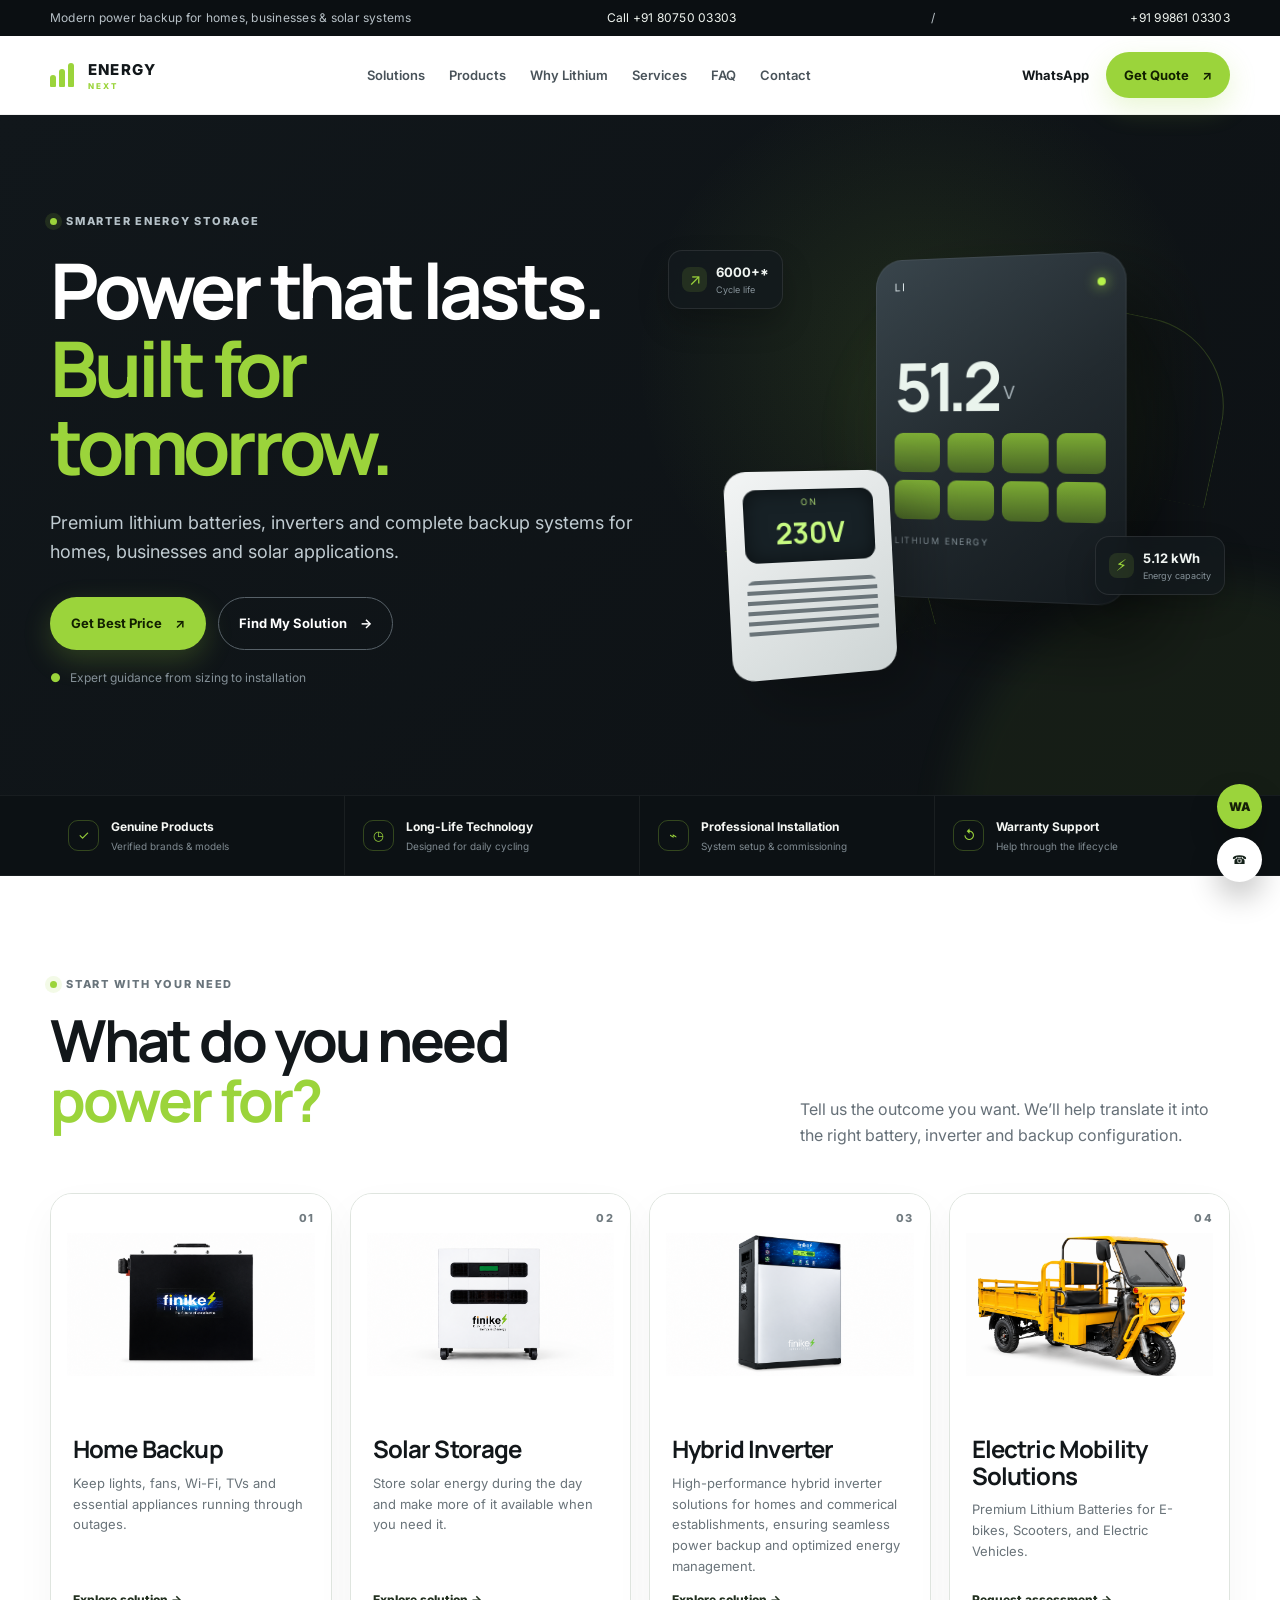
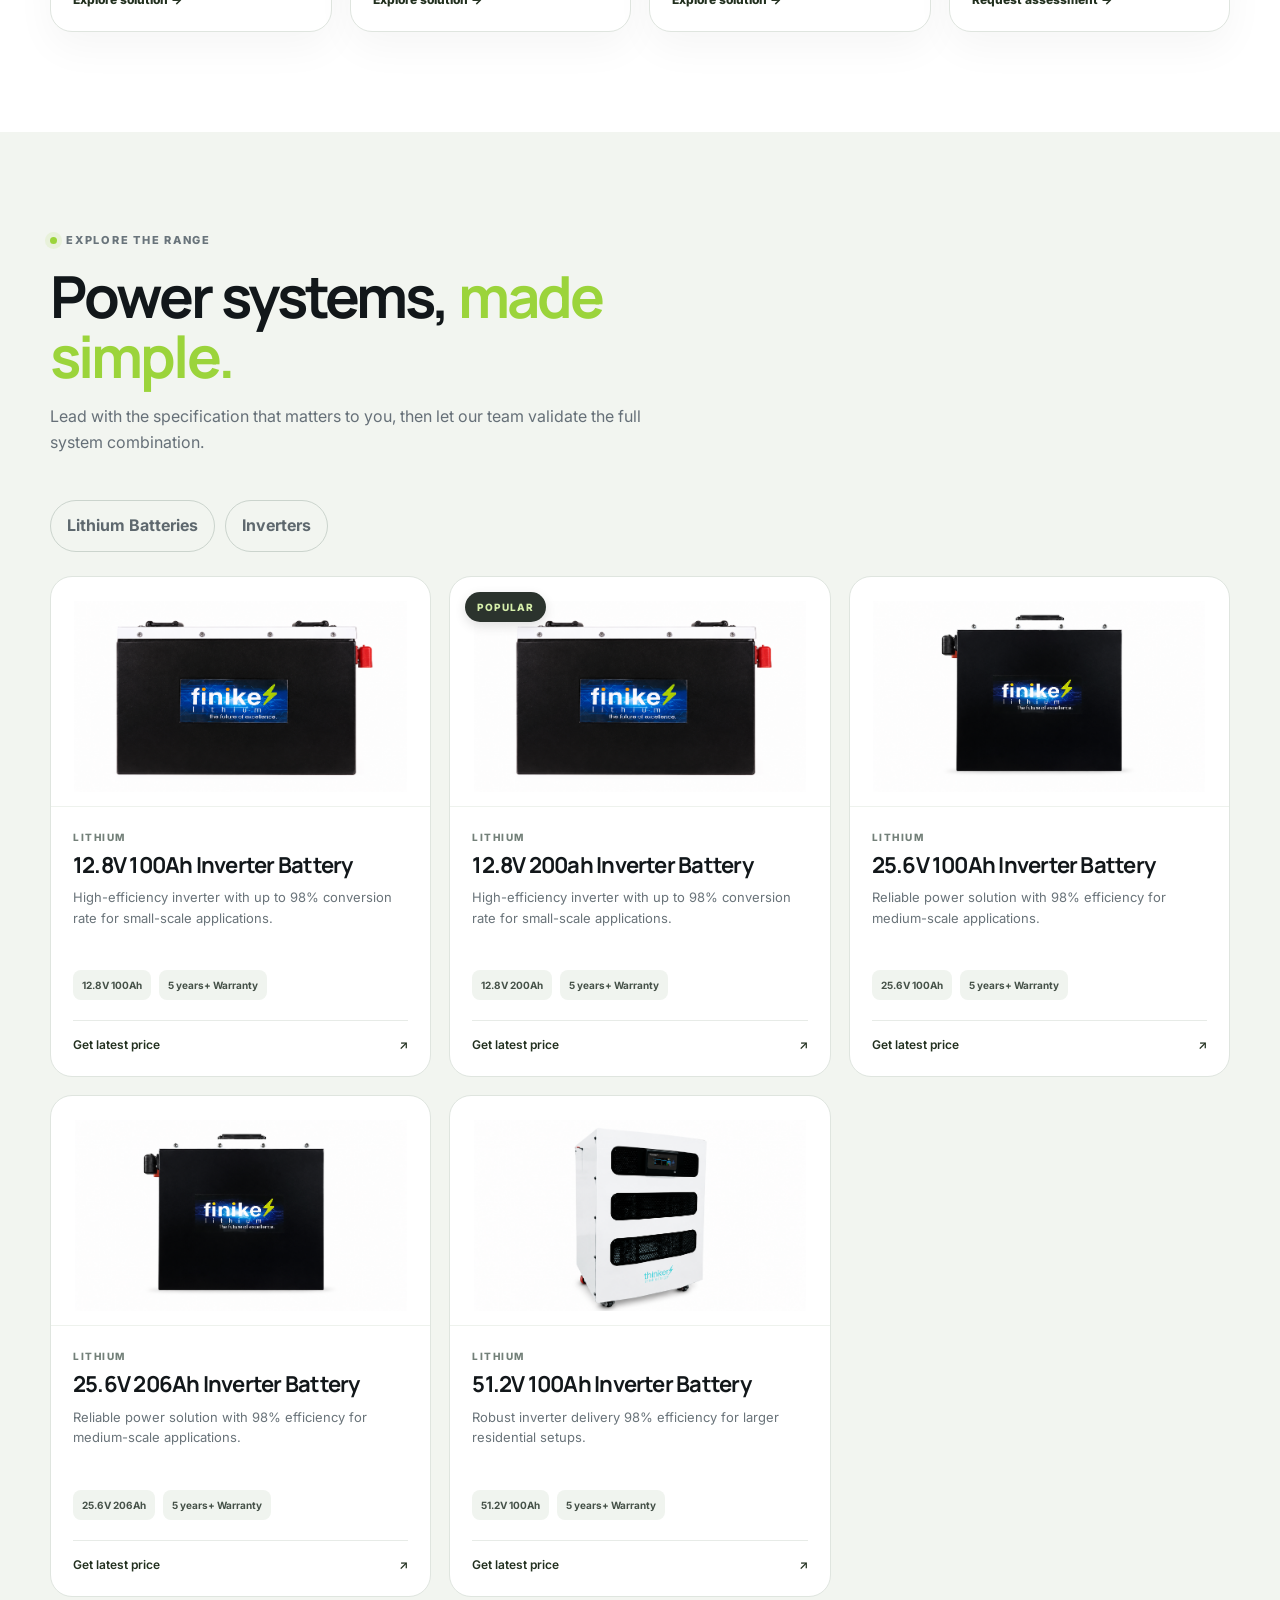
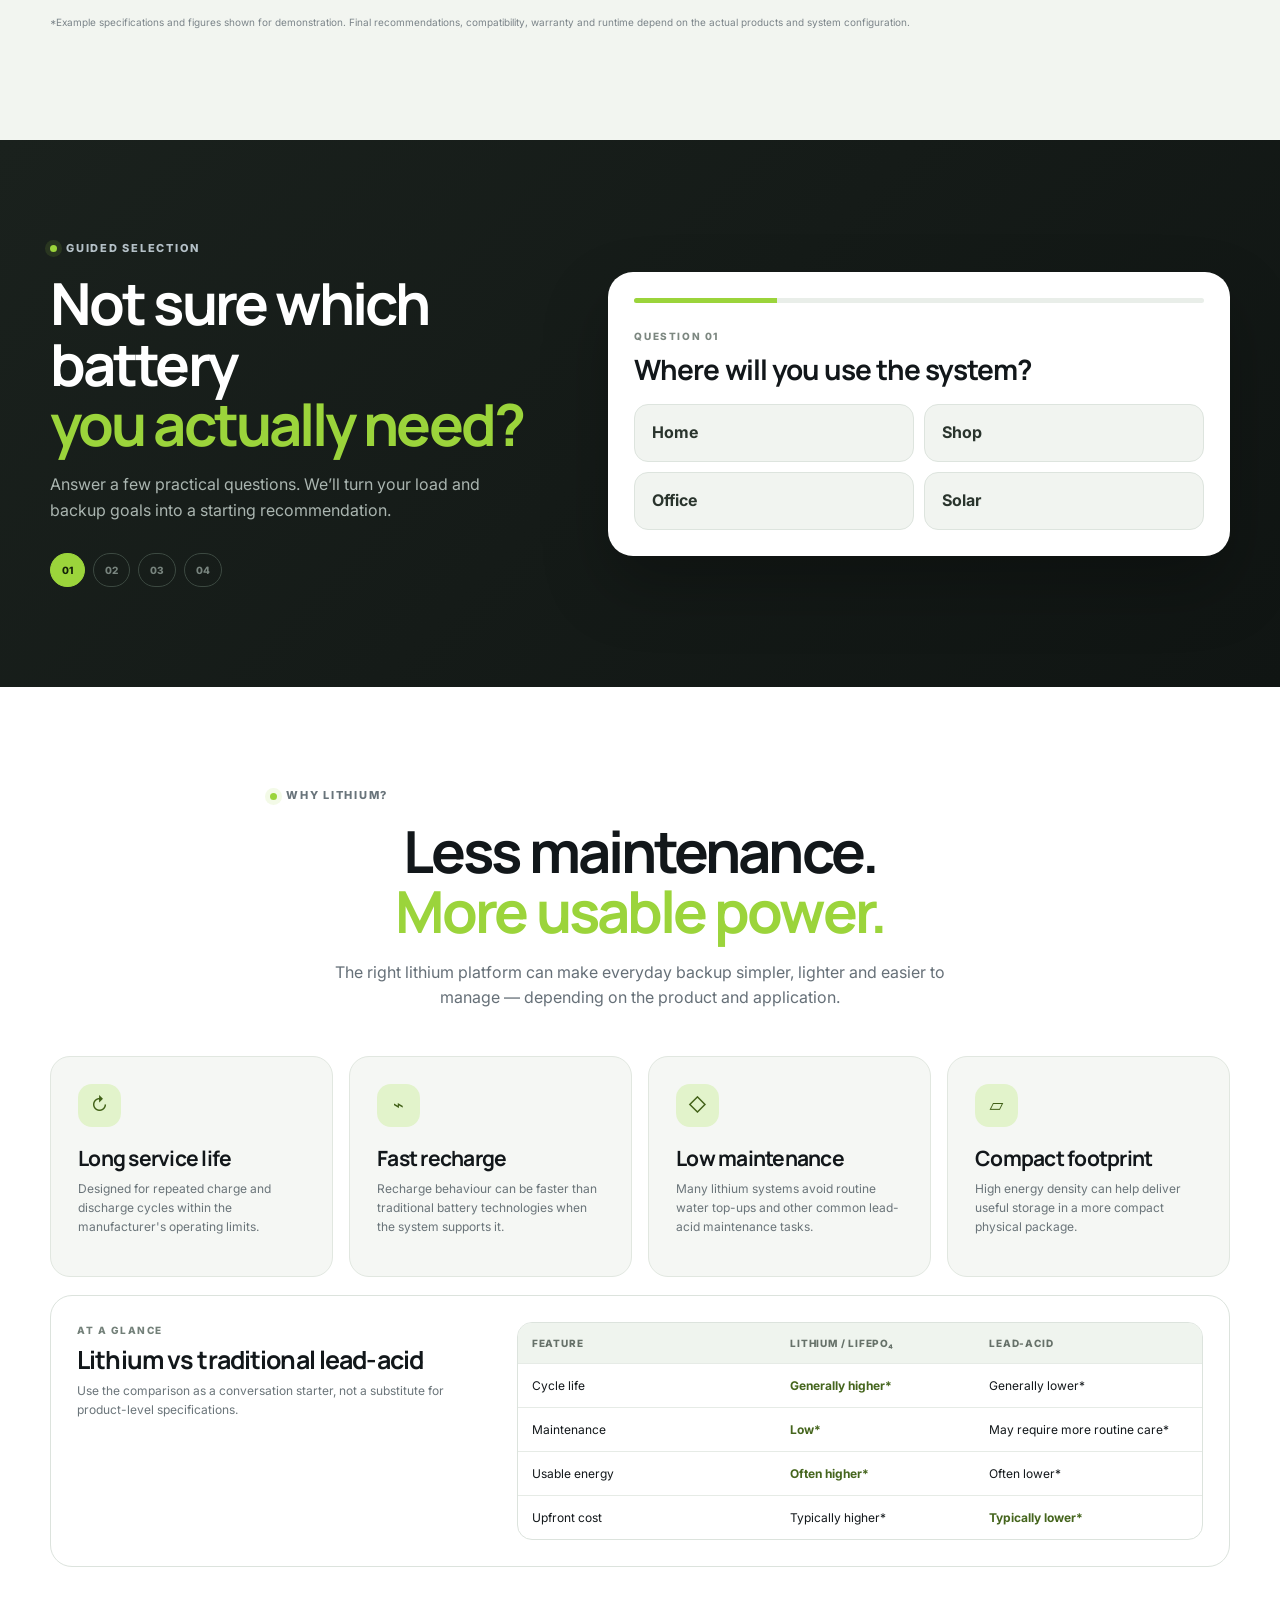
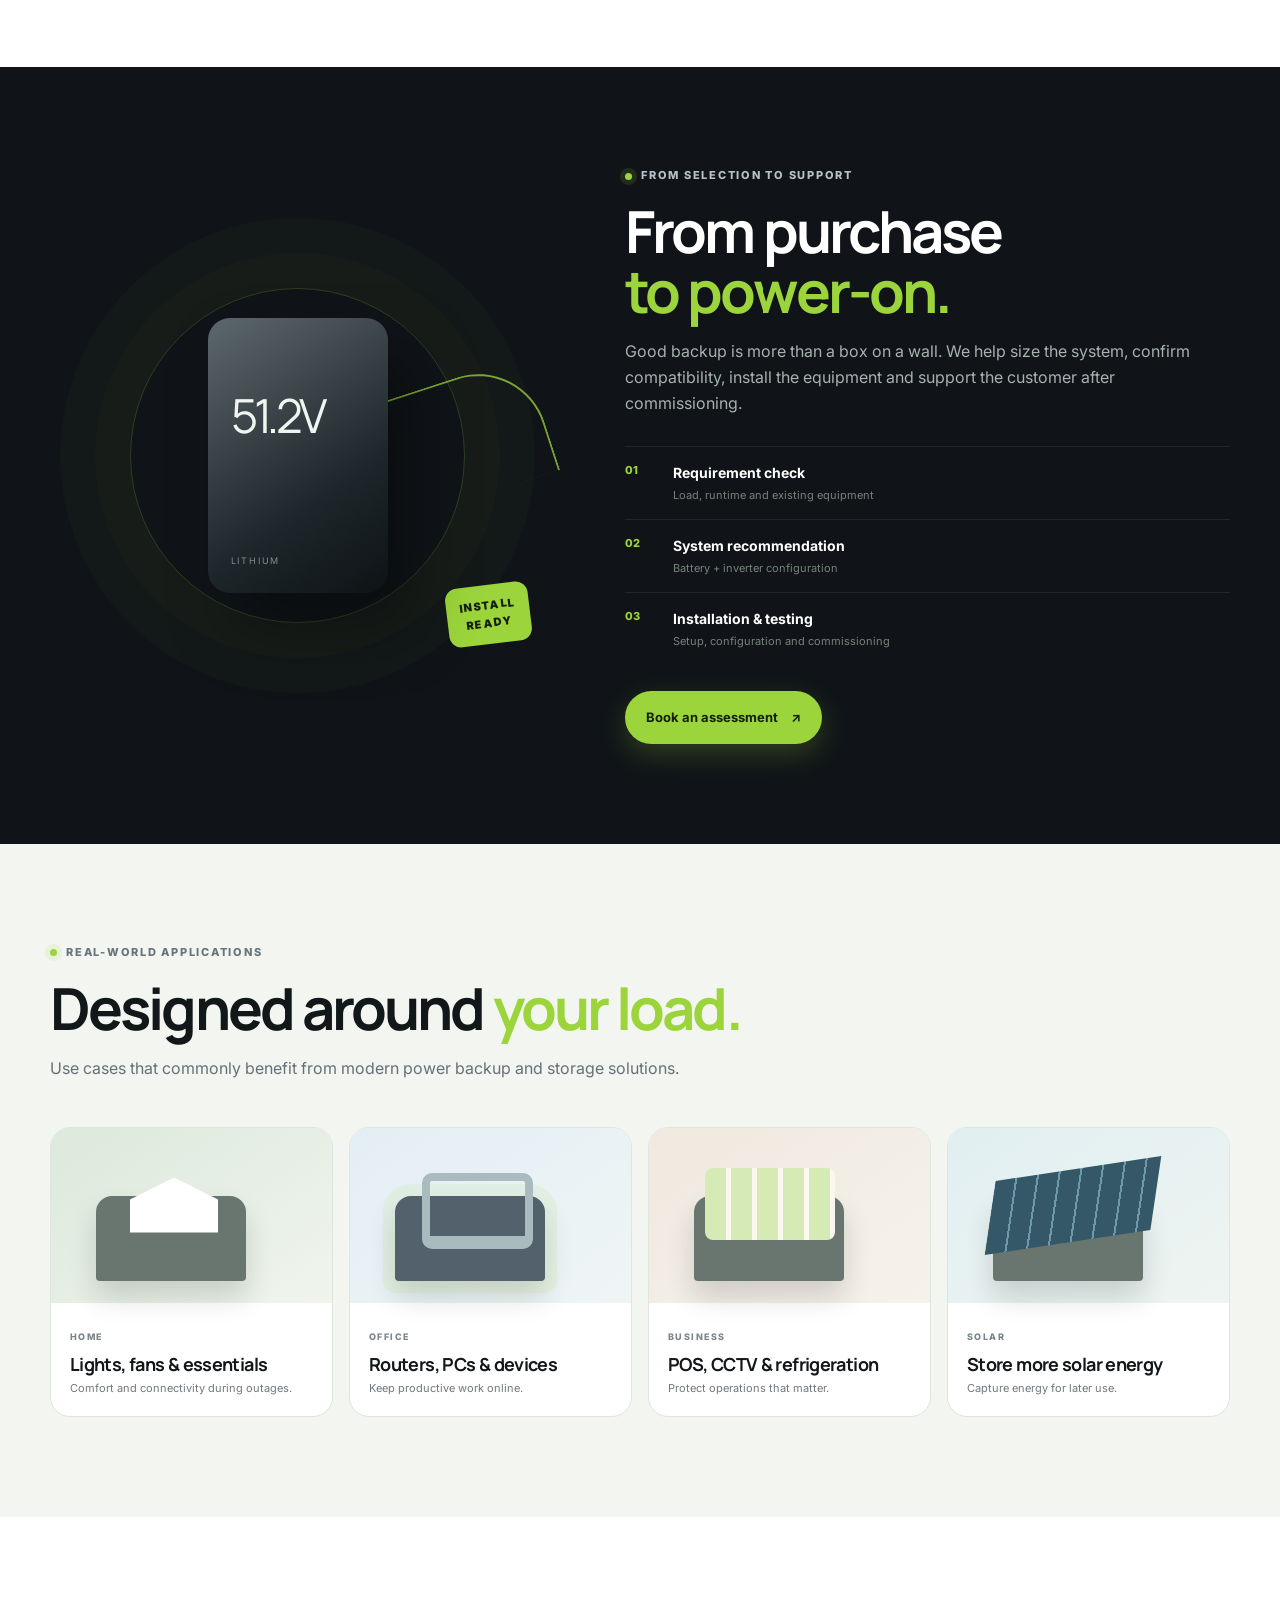
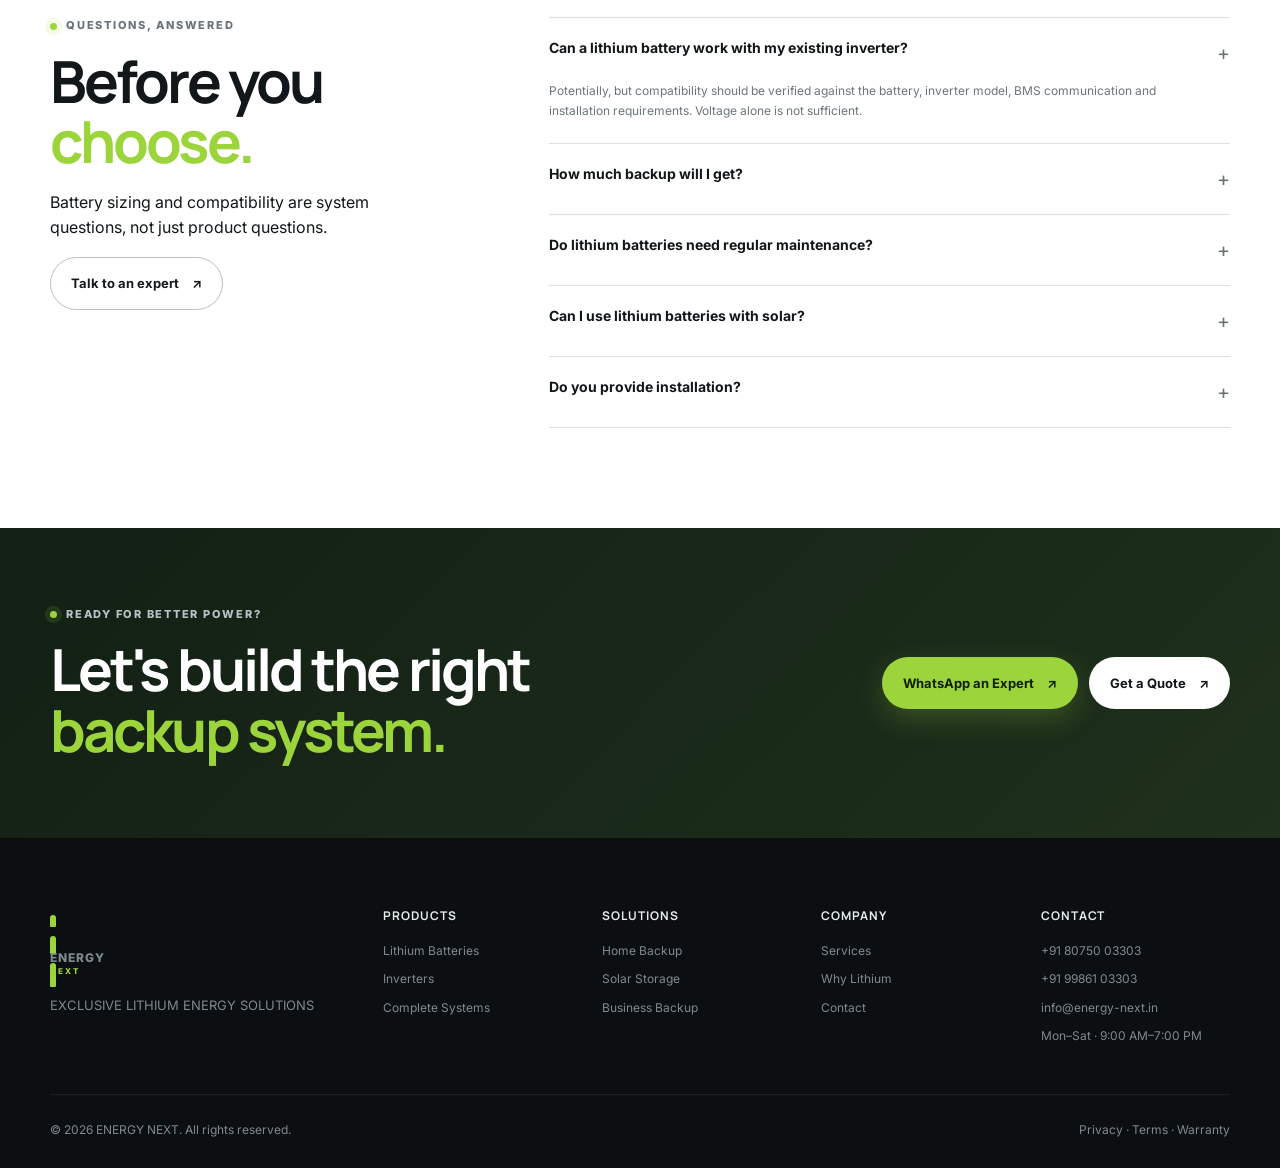
==== commit a898c572: "first commit" ====
--- a/index.html
+++ b/index.html
@@ -1,53 +1,32 @@
 <!DOCTYPE html>
 <html lang="en">
-<<<<<<< HEAD
 
 <head>
   <meta charset="UTF-8" />
   <meta name="viewport" content="width=device-width, initial-scale=1.0" />
   <meta name="description"
     content="Premium lithium battery, inverter and power backup solutions for homes, businesses and solar applications." />
-=======
-<head>
-  <meta charset="UTF-8" />
-  <meta name="viewport" content="width=device-width, initial-scale=1.0" />
-  <meta name="description" content="Premium lithium battery, inverter and power backup solutions for homes, businesses and solar applications." />
->>>>>>> 503c4c55fe3c9ca2a3c0273379ea7cb484a9c36a
   <meta name="theme-color" content="#101418" />
   <title>Energy Next | Lithium Battery & Inverter Solutions</title>
   <link rel="preconnect" href="https://fonts.googleapis.com">
   <link rel="preconnect" href="https://fonts.gstatic.com" crossorigin>
-<<<<<<< HEAD
   <link
     href="https://fonts.googleapis.com/css2?family=Inter:wght@400;500;600;700;800&family=Manrope:wght@600;700;800&display=swap"
     rel="stylesheet">
   <link rel="stylesheet" href="styles.css" />
 </head>
 
-=======
-  <link href="https://fonts.googleapis.com/css2?family=Inter:wght@400;500;600;700;800&family=Manrope:wght@600;700;800&display=swap" rel="stylesheet">
-  <link rel="stylesheet" href="styles.css" />
-</head>
->>>>>>> 503c4c55fe3c9ca2a3c0273379ea7cb484a9c36a
 <body>
   <div class="topbar">
     <div class="container topbar-inner">
       <span>Modern power backup for homes, businesses & solar systems</span>
-<<<<<<< HEAD
       <a href="tel:+919061639695">Call +91 80750 03303</a> / <a href="tel:+919986103303">+91 99861 03303</a>
-=======
-      <a href="tel:+919999999999">Call +91 99999 99999</a>
->>>>>>> 503c4c55fe3c9ca2a3c0273379ea7cb484a9c36a
     </div>
   </div>
 
   <header class="site-header" id="siteHeader">
     <div class="container nav-wrap">
-<<<<<<< HEAD
       <a class="brand" href="index.html" aria-label="Energy Next home">
-=======
-      <a class="brand" href="index.html" aria-label="Voltiva Energy home">
->>>>>>> 503c4c55fe3c9ca2a3c0273379ea7cb484a9c36a
         <span class="brand-mark"><span></span><span></span><span></span></span>
         <span>ENERGY <small>NEXT</small></span>
       </a>
@@ -66,13 +45,9 @@
       </nav>
 
       <div class="nav-actions">
-<<<<<<< HEAD
         <a class="text-link"
           href="https://wa.me/919061639695?text=Hi%20Energy%20Next%2C%20I%27d%20like%20help%20choosing%20a%20battery%20and%20inverter."
           target="_blank" rel="noopener">WhatsApp</a>
-=======
-        <a class="text-link" href="https://wa.me/919999999999?text=Hi%20Voltiva%2C%20I%27d%20like%20help%20choosing%20a%20battery%20and%20inverter." target="_blank" rel="noopener">WhatsApp</a>
->>>>>>> 503c4c55fe3c9ca2a3c0273379ea7cb484a9c36a
         <a class="btn btn-primary btn-small" href="contact.html#quote">Get Quote <span>↗</span></a>
       </div>
     </div>
@@ -84,12 +59,8 @@
         <div class="hero-copy">
           <div class="eyebrow"><span class="dot"></span> Smarter energy storage</div>
           <h1>Power that lasts.<br><em>Built for tomorrow.</em></h1>
-<<<<<<< HEAD
           <p class="hero-lede">Premium lithium batteries, inverters and complete backup systems for homes, businesses
             and solar applications.</p>
-=======
-          <p class="hero-lede">Premium lithium batteries, inverters and complete backup systems for homes, businesses and solar applications.</p>
->>>>>>> 503c4c55fe3c9ca2a3c0273379ea7cb484a9c36a
           <div class="hero-actions">
             <a class="btn btn-primary" href="contact.html#quote">Get Best Price <span>↗</span></a>
             <a class="btn btn-ghost" href="#finder">Find My Solution <span>→</span></a>
@@ -112,17 +83,12 @@
             <div class="inverter-display"><span>ON</span><strong>230V</strong></div>
             <div class="inverter-vents"></div>
           </div>
-<<<<<<< HEAD
           <div class="energy-chip chip-a"><span class="chip-icon">⚡</span>
             <div><strong>5.12 kWh</strong><small>Energy capacity</small></div>
           </div>
           <div class="energy-chip chip-b"><span class="chip-icon">↗</span>
             <div><strong>6000+*</strong><small>Cycle life</small></div>
           </div>
-=======
-          <div class="energy-chip chip-a"><span class="chip-icon">⚡</span><div><strong>5.12 kWh</strong><small>Energy capacity</small></div></div>
-          <div class="energy-chip chip-b"><span class="chip-icon">↗</span><div><strong>6000+*</strong><small>Cycle life</small></div></div>
->>>>>>> 503c4c55fe3c9ca2a3c0273379ea7cb484a9c36a
         </div>
       </div>
       <div class="hero-glow"></div>
@@ -130,7 +96,6 @@
 
     <section class="trust-strip">
       <div class="container trust-grid">
-<<<<<<< HEAD
         <div><span class="trust-icon">✓</span>
           <div><strong>Genuine Products</strong><small>Verified brands & models</small></div>
         </div>
@@ -143,12 +108,6 @@
         <div><span class="trust-icon">↺</span>
           <div><strong>Warranty Support</strong><small>Help through the lifecycle</small></div>
         </div>
-=======
-        <div><span class="trust-icon">✓</span><div><strong>Genuine Products</strong><small>Verified brands & models</small></div></div>
-        <div><span class="trust-icon">◷</span><div><strong>Long-Life Technology</strong><small>Designed for daily cycling</small></div></div>
-        <div><span class="trust-icon">⌁</span><div><strong>Professional Installation</strong><small>System setup & commissioning</small></div></div>
-        <div><span class="trust-icon">↺</span><div><strong>Warranty Support</strong><small>Help through the lifecycle</small></div></div>
->>>>>>> 503c4c55fe3c9ca2a3c0273379ea7cb484a9c36a
       </div>
     </section>
 
@@ -159,18 +118,13 @@
             <div class="eyebrow dark"><span class="dot"></span> Start with your need</div>
             <h2>What do you need<br><em>power for?</em></h2>
           </div>
-<<<<<<< HEAD
           <p>Tell us the outcome you want. We’ll help translate it into the right battery, inverter and backup
             configuration.</p>
-=======
-          <p>Tell us the outcome you want. We’ll help translate it into the right battery, inverter and backup configuration.</p>
->>>>>>> 503c4c55fe3c9ca2a3c0273379ea7cb484a9c36a
         </div>
 
         <div class="solution-grid">
           <article class="solution-card solution-home">
             <div class="solution-tag">01</div>
-<<<<<<< HEAD
             <div class="solution-visual">
               <img src="image/25v-battery.png" alt="Home Backup Inverter">
             </div>
@@ -213,25 +167,6 @@
               <p>Premium Lithium Batteries for E-bikes, Scooters, and Electric Vehicles.</p><a
                 href="contact.html#quote">Request assessment <span>→</span></a>
             </div>
-=======
-            <div class="solution-visual house-visual"><div class="house"><i></i><b></b><span></span></div><div class="sun"></div></div>
-            <div class="solution-body"><h3>Home Backup</h3><p>Keep lights, fans, Wi-Fi, TVs and essential appliances running through outages.</p><a href="contact.html#quote">Explore solution <span>→</span></a></div>
-          </article>
-          <article class="solution-card solution-solar">
-            <div class="solution-tag">02</div>
-            <div class="solution-visual solar-visual"><div class="panel"></div><div class="battery-pill"></div><div class="sun small"></div></div>
-            <div class="solution-body"><h3>Solar Storage</h3><p>Store solar energy during the day and make more of it available when you need it.</p><a href="contact.html#quote">Explore solution <span>→</span></a></div>
-          </article>
-          <article class="solution-card solution-business">
-            <div class="solution-tag">03</div>
-            <div class="solution-visual business-visual"><div class="building"><i></i><i></i><i></i><i></i><i></i><i></i></div><div class="power-bar"></div></div>
-            <div class="solution-body"><h3>Business Backup</h3><p>Protect critical operations for shops, offices, clinics and small commercial sites.</p><a href="contact.html#quote">Explore solution <span>→</span></a></div>
-          </article>
-          <article class="solution-card solution-custom">
-            <div class="solution-tag">04</div>
-            <div class="solution-visual custom-visual"><div class="stack-unit"></div><div class="stack-unit offset"></div><div class="node"></div></div>
-            <div class="solution-body"><h3>Custom Energy Storage</h3><p>Higher-capacity and application-specific systems for demanding requirements.</p><a href="contact.html#quote">Request assessment <span>→</span></a></div>
->>>>>>> 503c4c55fe3c9ca2a3c0273379ea7cb484a9c36a
           </article>
         </div>
       </div>
@@ -242,28 +177,19 @@
         <div class="section-heading">
           <div class="eyebrow dark"><span class="dot"></span> Explore the range</div>
           <h2>Power systems, <em>made simple.</em></h2>
-<<<<<<< HEAD
           <p>Lead with the specification that matters to you, then let our team validate the full system combination.
           </p>
-=======
-          <p>Lead with the specification that matters to you, then let our team validate the full system combination.</p>
->>>>>>> 503c4c55fe3c9ca2a3c0273379ea7cb484a9c36a
         </div>
 
         <div class="product-tabs" role="tablist" aria-label="Product categories">
           <!--<button class="tab" active="systems" role="tab" aria-selected="false">Complete Systems</button>-->
           <button class="tab data-tab" data-tab="batteries" role="tab" aria-selected="true">Lithium Batteries</button>
           <button class="tab" data-tab="inverters" role="tab" aria-selected="false">Inverters</button>
-<<<<<<< HEAD
-
-=======
-          
->>>>>>> 503c4c55fe3c9ca2a3c0273379ea7cb484a9c36a
+
         </div>
 
         <div class="product-panel active" id="batteries" role="tabpanel">
           <div class="product-grid">
-<<<<<<< HEAD
 
             <article class="product-card">
               <img src="image/12v-battery.png" alt="12.8V inverter battery">
@@ -321,27 +247,11 @@
               </div>
             </article>
 
-=======
-            <article class="product-card">
-              <div class="product-image battery-art a"><div class="art-shell"></div><div class="art-label">51.2V</div></div>
-              <div class="product-content"><div class="mini-kicker">LiFePO₄</div><h3>51.2V 100Ah Lithium Battery</h3><p>5.12 kWh energy storage for appropriately sized backup systems.</p><div class="spec-row"><span>100Ah</span><span>51.2V</span><span>5-Year*</span></div><a class="product-link" href="contact.html#quote">Get latest price <span>↗</span></a></div>
-            </article>
-            <article class="product-card featured-card">
-              <div class="featured-badge">Popular</div>
-              <div class="product-image battery-art b"><div class="art-shell"></div><div class="art-label">48V</div></div>
-              <div class="product-content"><div class="mini-kicker">LiFePO₄</div><h3>48V 100Ah Power Battery</h3><p>Compact lithium storage option for homes, offices and solar applications.</p><div class="spec-row"><span>100Ah</span><span>4.8 kWh</span><span>High DOD*</span></div><a class="product-link" href="contact.html#quote">Get latest price <span>↗</span></a></div>
-            </article>
-            <article class="product-card">
-              <div class="product-image battery-art c"><div class="art-shell"></div><div class="art-label">24V</div></div>
-              <div class="product-content"><div class="mini-kicker">Lithium</div><h3>24V Modular Battery</h3><p>Flexible storage for smaller backup loads and modular configurations.</p><div class="spec-row"><span>Expandable*</span><span>24V</span><span>BMS*</span></div><a class="product-link" href="contact.html#quote">Get latest price <span>↗</span></a></div>
-            </article>
->>>>>>> 503c4c55fe3c9ca2a3c0273379ea7cb484a9c36a
           </div>
         </div>
 
         <div class="product-panel" id="inverters" role="tabpanel" hidden>
           <div class="product-grid">
-<<<<<<< HEAD
             <article class="product-card">
               <img src="image/all-in-one-inverter.png" alt="all-in-one-inverter">
               <div class="product-content">
@@ -415,23 +325,11 @@
             </article>
 
 
-=======
-            <article class="product-card"><div class="product-image inverter-art"><div class="inverter-face"></div></div><div class="product-content"><div class="mini-kicker">Pure Sine Wave</div><h3>1.1 kVA Home Inverter</h3><p>Efficient backup platform for essential household loads.</p><div class="spec-row"><span>1.1 kVA</span><span>230V</span><span>Smart*</span></div><a class="product-link" href="contact.html#quote">Check compatibility <span>↗</span></a></div></article>
-            <article class="product-card"><div class="product-image inverter-art"><div class="inverter-face"></div></div><div class="product-content"><div class="mini-kicker">Pure Sine Wave</div><h3>2.1 kVA Home Inverter</h3><p>Efficient backup platform for essential household loads.</p><div class="spec-row"><span>2.1 kVA</span><span>230V</span><span>Smart*</span></div><a class="product-link" href="contact.html#quote">Check compatibility <span>↗</span></a></div></article>
-            <article class="product-card"><div class="product-image inverter-art"><div class="inverter-face"></div></div><div class="product-content"><div class="mini-kicker">Pure Sine Wave</div><h3>2.5  kVA Home Inverter</h3><p>Efficient backup platform for essential household loads.</p><div class="spec-row"><span>2.5 kVA</span><span>230V</span><span>Smart*</span></div><a class="product-link" href="contact.html#quote">Check compatibility <span>↗</span></a></div></article>
-            <article class="product-card"><div class="product-image inverter-art"><div class="inverter-face"></div></div><div class="product-content"><div class="mini-kicker">Pure Sine Wave</div><h3>3.5 kVA Home Inverter</h3><p>Efficient backup platform for essential household loads.</p><div class="spec-row"><span>3.5 kVA</span><span>230V</span><span>Smart*</span></div><a class="product-link" href="contact.html#quote">Check compatibility <span>↗</span></a></div></article>
-            <article class="product-card"><div class="product-image inverter-art"><div class="inverter-face"></div></div><div class="product-content"><div class="mini-kicker">Pure Sine Wave</div><h3>5 kVA Home Inverter</h3><p>Efficient backup platform for essential household loads.</p><div class="spec-row"><span>5 kVA</span><span>230V</span><span>Smart*</span></div><a class="product-link" href="contact.html#quote">Check compatibility <span>↗</span></a></div></article>
-            <article class="product-card"><div class="product-image inverter-art"><div class="inverter-face"></div></div><div class="product-content"><div class="mini-kicker">Pure Sine Wave</div><h3>7 kVA Home Inverter</h3><p>Efficient backup platform for essential household loads.</p><div class="spec-row"><span>7 kVA</span><span>230V</span><span>Smart*</span></div><a class="product-link" href="contact.html#quote">Check compatibility <span>↗</span></a></div></article>
-            <article class="product-card"><div class="product-image inverter-art"><div class="inverter-face"></div></div><div class="product-content"><div class="mini-kicker">Pure Sine Wave</div><h3>10 kVA Home Inverter</h3><p>Efficient backup platform for essential household loads.</p><div class="spec-row"><span>10 kVA</span><span>230V</span><span>Smart*</span></div><a class="product-link" href="contact.html#quote">Check compatibility <span>↗</span></a></div></article>
-            <article class="product-card"><div class="product-image inverter-art solar"><div class="inverter-face"></div></div><div class="product-content"><div class="mini-kicker">Hybrid Solar</div><h3>5 kVA Hybrid Inverter</h3><p>Battery + grid + solar architecture for flexible energy management.</p><div class="spec-row"><span>5 kVA</span><span>MPPT*</span><span>Hybrid*</span></div><a class="product-link" href="contact.html#quote">Check compatibility <span>↗</span></a></div></article>
-            <article class="product-card"><div class="product-image inverter-art online"><div class="inverter-face"></div></div><div class="product-content"><div class="mini-kicker">Online UPS</div><h3>10 kVA Backup UPS</h3><p>Higher-capacity backup for commercial and critical loads.</p><div class="spec-row"><span>10 kVA</span><span>Online</span><span>3-Phase*</span></div><a class="product-link" href="contact.html#quote">Request recommendation <span>↗</span></a></div></article>
->>>>>>> 503c4c55fe3c9ca2a3c0273379ea7cb484a9c36a
           </div>
         </div>
 
         <div class="product-panel" id="systems" role="tabpanel" hidden>
           <div class="package-grid">
-<<<<<<< HEAD
             <article class="package-card dark">
               <div><span class="package-number">01</span>
                 <h3>Essential Home</h3>
@@ -455,15 +353,6 @@
 
         <p class="micro-note">*Example specifications and figures shown for demonstration. Final recommendations,
           compatibility, warranty and runtime depend on the actual products and system configuration.</p>
-=======
-            <article class="package-card dark"><div><span class="package-number">01</span><h3>Essential Home</h3><p>For lights, fans, Wi-Fi and entertainment essentials.</p></div><strong>2–4 hr*</strong><a href="contact.html#quote">Build this system <span>→</span></a></article>
-            <article class="package-card"><div><span class="package-number">02</span><h3>Standard Home</h3><p>For lights, fans, TV, refrigerator, Wi-Fi and computers.</p></div><strong>4–6 hr*</strong><a href="contact.html#quote">Build this system <span>→</span></a></article>
-            <article class="package-card green"><div><span class="package-number">03</span><h3>Business Backup</h3><p>Right-sized battery + inverter architecture for business continuity.</p></div><strong>Custom*</strong><a href="contact.html#quote">Request assessment <span>→</span></a></article>
-          </div>
-        </div>
-
-        <p class="micro-note">*Example specifications and figures shown for demonstration. Final recommendations, compatibility, warranty and runtime depend on the actual products and system configuration.</p>
->>>>>>> 503c4c55fe3c9ca2a3c0273379ea7cb484a9c36a
       </div>
     </section>
 
@@ -478,7 +367,6 @@
         <div class="finder-card" id="finderCard">
           <div class="finder-progress"><span id="progressBar"></span></div>
           <div class="finder-step active" data-step="1">
-<<<<<<< HEAD
             <span class="step-label">QUESTION 01</span>
             <h3>Where will you use the system?</h3>
             <div class="choice-grid"><button data-next="2">Home</button><button data-next="2">Shop</button><button
@@ -511,23 +399,6 @@
                 <span>↗</span></a><a class="btn btn-ghost" id="finderWhatsAppBtn"
                 href="https://wa.me/919061639695?text=Hi%20Energy%20Next%2C%20I%20used%20your%20battery%20finder%20and%20want%20a%20recommendation."
                 target="_blank" rel="noopener">WhatsApp Expert</a></div>
-=======
-            <span class="step-label">QUESTION 01</span><h3>Where will you use the system?</h3>
-            <div class="choice-grid"><button data-next="2">Home</button><button data-next="2">Shop</button><button data-next="2">Office</button><button data-next="2">Solar</button></div>
-          </div>
-          <div class="finder-step" data-step="2">
-            <span class="step-label">QUESTION 02</span><h3>How long do you need backup?</h3>
-            <div class="choice-grid"><button data-next="3">2 hours</button><button data-next="3">4 hours</button><button data-next="3">6 hours</button><button data-next="3">8+ hours</button></div>
-          </div>
-          <div class="finder-step" data-step="3">
-            <span class="step-label">QUESTION 03</span><h3>Do you already have an inverter?</h3>
-            <div class="choice-grid"><button data-next="4">Yes</button><button data-next="4">No</button><button data-next="4">Not sure</button></div>
-          </div>
-          <div class="finder-step" data-step="4">
-            <span class="step-label">RECOMMENDATION</span><h3>We have a starting point.</h3>
-            <div class="recommendation"><div class="rec-icon">⚡</div><div><strong>Talk to an energy advisor</strong><p>Share your appliance load and current inverter model for a verified battery + inverter recommendation.</p></div></div>
-            <div class="finder-actions"><a class="btn btn-primary" href="contact.html#quote">Get Exact Recommendation <span>↗</span></a><a class="btn btn-ghost" href="https://wa.me/919999999999?text=Hi%20Voltiva%2C%20I%20used%20your%20battery%20finder%20and%20want%20a%20recommendation." target="_blank" rel="noopener">WhatsApp Expert</a></div>
->>>>>>> 503c4c55fe3c9ca2a3c0273379ea7cb484a9c36a
           </div>
         </div>
       </div>
@@ -535,7 +406,6 @@
 
     <section class="section section-light" id="why-lithium">
       <div class="container">
-<<<<<<< HEAD
         <div class="section-heading center-heading">
           <div class="eyebrow dark"><span class="dot"></span> Why lithium?</div>
           <h2>Less maintenance.<br><em>More usable power.</em></h2>
@@ -579,23 +449,6 @@
             <div class="comparison-row"><span>Usable energy</span><b>Often higher*</b><span>Often lower*</span></div>
             <div class="comparison-row"><span>Upfront cost</span><span>Typically higher*</span><b>Typically lower*</b>
             </div>
-=======
-        <div class="section-heading center-heading"><div class="eyebrow dark"><span class="dot"></span> Why lithium?</div><h2>Less maintenance.<br><em>More usable power.</em></h2><p>The right lithium platform can make everyday backup simpler, lighter and easier to manage — depending on the product and application.</p></div>
-        <div class="benefit-grid">
-          <article class="benefit-card"><div class="benefit-icon">↻</div><h3>Long service life</h3><p>Designed for repeated charge and discharge cycles within the manufacturer's operating limits.</p></article>
-          <article class="benefit-card"><div class="benefit-icon">⌁</div><h3>Fast recharge</h3><p>Recharge behaviour can be faster than traditional battery technologies when the system supports it.</p></article>
-          <article class="benefit-card"><div class="benefit-icon">◇</div><h3>Low maintenance</h3><p>Many lithium systems avoid routine water top-ups and other common lead-acid maintenance tasks.</p></article>
-          <article class="benefit-card"><div class="benefit-icon">▱</div><h3>Compact footprint</h3><p>High energy density can help deliver useful storage in a more compact physical package.</p></article>
-        </div>
-        <div class="comparison-card">
-          <div class="comparison-intro"><span class="mini-kicker">At a glance</span><h3>Lithium vs traditional lead-acid</h3><p>Use the comparison as a conversation starter, not a substitute for product-level specifications.</p></div>
-          <div class="comparison-table">
-            <div class="comparison-row header"><span>Feature</span><span>Lithium / LiFePO₄</span><span>Lead-acid</span></div>
-            <div class="comparison-row"><span>Cycle life</span><b>Generally higher*</b><span>Generally lower*</span></div>
-            <div class="comparison-row"><span>Maintenance</span><b>Low*</b><span>May require more routine care*</span></div>
-            <div class="comparison-row"><span>Usable energy</span><b>Often higher*</b><span>Often lower*</span></div>
-            <div class="comparison-row"><span>Upfront cost</span><span>Typically higher*</span><b>Typically lower*</b></div>
->>>>>>> 503c4c55fe3c9ca2a3c0273379ea7cb484a9c36a
           </div>
         </div>
       </div>
@@ -603,7 +456,6 @@
 
     <section class="section section-dark" id="services">
       <div class="container service-grid">
-<<<<<<< HEAD
         <div class="service-visual">
           <div class="service-orbit"></div>
           <div class="service-battery"></div>
@@ -624,16 +476,11 @@
                 commissioning</small></div>
           </div><a class="btn btn-primary" href="contact.html#quote">Book an assessment <span>↗</span></a>
         </div>
-=======
-        <div class="service-visual"><div class="service-orbit"></div><div class="service-battery"></div><div class="service-cable"></div><div class="service-badge">INSTALL<br>READY</div></div>
-        <div class="service-copy"><div class="eyebrow"><span class="dot"></span> From selection to support</div><h2>From purchase<br><em>to power-on.</em></h2><p>Good backup is more than a box on a wall. We help size the system, confirm compatibility, install the equipment and support the customer after commissioning.</p><div class="service-list"><div><span>01</span><strong>Requirement check</strong><small>Load, runtime and existing equipment</small></div><div><span>02</span><strong>System recommendation</strong><small>Battery + inverter configuration</small></div><div><span>03</span><strong>Installation & testing</strong><small>Setup, configuration and commissioning</small></div></div><a class="btn btn-primary" href="contact.html#quote">Book an assessment <span>↗</span></a></div>
->>>>>>> 503c4c55fe3c9ca2a3c0273379ea7cb484a9c36a
       </div>
     </section>
 
     <section class="section section-soft">
       <div class="container">
-<<<<<<< HEAD
         <div class="section-heading">
           <div class="eyebrow dark"><span class="dot"></span> Real-world applications</div>
           <h2>Designed around <em>your load.</em></h2>
@@ -668,21 +515,12 @@
               <p>Capture energy for later use.</p>
             </div>
           </div>
-=======
-        <div class="section-heading"><div class="eyebrow dark"><span class="dot"></span> Real-world applications</div><h2>Designed around <em>your load.</em></h2><p>Use cases that commonly benefit from modern power backup and storage solutions.</p></div>
-        <div class="application-grid">
-          <div class="application-card"><div class="application-art home"></div><div><span>HOME</span><h3>Lights, fans & essentials</h3><p>Comfort and connectivity during outages.</p></div></div>
-          <div class="application-card"><div class="application-art office"></div><div><span>OFFICE</span><h3>Routers, PCs & devices</h3><p>Keep productive work online.</p></div></div>
-          <div class="application-card"><div class="application-art shop"></div><div><span>BUSINESS</span><h3>POS, CCTV & refrigeration</h3><p>Protect operations that matter.</p></div></div>
-          <div class="application-card"><div class="application-art solar"></div><div><span>SOLAR</span><h3>Store more solar energy</h3><p>Capture energy for later use.</p></div></div>
->>>>>>> 503c4c55fe3c9ca2a3c0273379ea7cb484a9c36a
         </div>
       </div>
     </section>
 
     <section class="section section-light" id="faq">
       <div class="container faq-grid">
-<<<<<<< HEAD
         <div>
           <div class="eyebrow dark"><span class="dot"></span> Questions, answered</div>
           <h2>Before you<br><em>choose.</em></h2>
@@ -715,21 +553,11 @@
             <p>Installation can include battery/inverter setup, wiring, configuration, testing and commissioning
               depending on the selected system and service area.</p>
           </details>
-=======
-        <div><div class="eyebrow dark"><span class="dot"></span> Questions, answered</div><h2>Before you<br><em>choose.</em></h2><p>Battery sizing and compatibility are system questions, not just product questions.</p><a class="btn btn-ghost dark-btn" href="contact.html">Talk to an expert <span>↗</span></a></div>
-        <div class="faq-list">
-          <details open><summary>Can a lithium battery work with my existing inverter?<span>+</span></summary><p>Potentially, but compatibility should be verified against the battery, inverter model, BMS communication and installation requirements. Voltage alone is not sufficient.</p></details>
-          <details><summary>How much backup will I get?<span>+</span></summary><p>Runtime depends on actual load, battery energy, inverter efficiency, usable depth of discharge, surge demand and system settings. Ask us for a practical sizing estimate.</p></details>
-          <details><summary>Do lithium batteries need regular maintenance?<span>+</span></summary><p>Many lithium systems require little routine maintenance compared with flooded lead-acid batteries, but inspection and correct operating conditions still matter.</p></details>
-          <details><summary>Can I use lithium batteries with solar?<span>+</span></summary><p>Yes, where the battery and inverter/charger architecture supports the required charging, communication and protection behaviour.</p></details>
-          <details><summary>Do you provide installation?<span>+</span></summary><p>Installation can include battery/inverter setup, wiring, configuration, testing and commissioning depending on the selected system and service area.</p></details>
->>>>>>> 503c4c55fe3c9ca2a3c0273379ea7cb484a9c36a
         </div>
       </div>
     </section>
 
     <section class="cta-section">
-<<<<<<< HEAD
       <div class="container cta-inner">
         <div>
           <div class="eyebrow"><span class="dot"></span> Ready for better power?</div>
@@ -740,15 +568,11 @@
             target="_blank" rel="noopener">WhatsApp an Expert <span>↗</span></a><a class="btn btn-light"
             href="contact.html#quote">Get a Quote <span>↗</span></a></div>
       </div>
-=======
-      <div class="container cta-inner"><div><div class="eyebrow"><span class="dot"></span> Ready for better power?</div><h2>Let's build the right<br><em>backup system.</em></h2></div><div class="cta-actions"><a class="btn btn-primary" href="https://wa.me/919999999999?text=Hi%20Voltiva%2C%20I%27d%20like%20help%20with%20a%20power%20backup%20system." target="_blank" rel="noopener">WhatsApp an Expert <span>↗</span></a><a class="btn btn-light" href="contact.html#quote">Get a Quote <span>↗</span></a></div></div>
->>>>>>> 503c4c55fe3c9ca2a3c0273379ea7cb484a9c36a
     </section>
   </main>
 
   <footer class="site-footer">
     <div class="container footer-grid">
-<<<<<<< HEAD
       <div class="footer-brand"><a class="brand footer-brand-mark" href="index.html"><span
             class="brand-mark"><span></span><span></span><span></span></span><span>ENERGY<small>NEXT</small></span></a>
         <p>EXCLUSIVE LITHIUM ENERGY SOLUTIONS</p>
@@ -782,20 +606,4 @@
   <script src="script.js?v=2.1"></script>
 </body>
 
-</html>
-=======
-      <div class="footer-brand"><a class="brand footer-brand-mark" href="index.html"><span class="brand-mark"><span></span><span></span><span></span></span><span>ENERGY<small>NEXT</small></span></a><p>EXCLUSIVE LITHIUM ENERGY SOLUTIONS</p></div>
-      <div><h4>Products</h4><a href="#products">Lithium Batteries</a><a href="#products">Inverters</a><a href="#products">Complete Systems</a></div>
-      <div><h4>Solutions</h4><a href="#solutions">Home Backup</a><a href="#solutions">Solar Storage</a><a href="#solutions">Business Backup</a></div>
-      <div><h4>Company</h4><a href="#services">Services</a><a href="#why-lithium">Why Lithium</a><a href="contact.html">Contact</a></div>
-      <div><h4>Contact</h4><a href="tel:+919999999999">+91 99999 99999</a><a href="mailto:hello@voltiva.example">hello@voltiva.example</a><span>Mon–Sat · 9:00 AM–7:00 PM</span></div>
-    </div>
-    <div class="container footer-bottom"><span>© 2026 ENERGY NEXT.</span><span>Privacy · Terms · Warranty</span></div>
-  </footer>
-
-  <div class="floating-actions"><a class="fab fab-whatsapp" href="https://wa.me/919999999999?text=Hi%20Voltiva%2C%20I%27d%20like%20help%20with%20a%20power%20backup%20system." target="_blank" rel="noopener" aria-label="WhatsApp">WA</a><a class="fab fab-call" href="tel:+919999999999" aria-label="Call">☎</a></div>
-
-  <script src="script.js"></script>
-</body>
-</html>
->>>>>>> 503c4c55fe3c9ca2a3c0273379ea7cb484a9c36a
+</html>
--- a/styles.css
+++ b/styles.css
@@ -704,7 +704,6 @@
     border-radius: 22px;
     overflow: hidden;
     position: relative;
-<<<<<<< HEAD
     display: flex;
     flex-direction: column;
     box-shadow: 0 16px 40px rgba(20, 30, 24, .04);
@@ -714,10 +713,6 @@
 .solution-card:hover {
     transform: translateY(-5px);
     box-shadow: 0 22px 48px rgba(20, 30, 24, .09);
-=======
-    min-height: 450px;
-    box-shadow: 0 16px 40px rgba(20, 30, 24, .04)
->>>>>>> 503c4c55fe3c9ca2a3c0273379ea7cb484a9c36a
 }
 
 .solution-tag {
@@ -732,7 +727,6 @@
 }
 
 .solution-visual {
-<<<<<<< HEAD
     height: 220px;
     position: relative;
     overflow: hidden;
@@ -761,16 +755,6 @@
     display: flex;
     flex-direction: column;
     flex: 1;
-=======
-    height: 210px;
-    position: relative;
-    overflow: hidden;
-    background: linear-gradient(145deg, #dfe9db, #eff4ed)
-}
-
-.solution-body {
-    padding: 23px
->>>>>>> 503c4c55fe3c9ca2a3c0273379ea7cb484a9c36a
 }
 
 .solution-body h3 {
@@ -780,11 +764,7 @@
 .solution-body p {
     color: #697379;
     font-size: 13px;
-<<<<<<< HEAD
     flex-grow: 1;
-=======
-    min-height: 65px
->>>>>>> 503c4c55fe3c9ca2a3c0273379ea7cb484a9c36a
 }
 
 .solution-body a,
@@ -1002,7 +982,6 @@
     border: 1px solid #dfe5df;
     border-radius: 22px;
     overflow: hidden;
-<<<<<<< HEAD
     position: relative;
     display: flex;
     flex-direction: column;
@@ -1030,14 +1009,10 @@
 .product-card:hover > img,
 .product-card:hover .product-image img {
     transform: scale(1.05);
-=======
-    position: relative
->>>>>>> 503c4c55fe3c9ca2a3c0273379ea7cb484a9c36a
 }
 
 .featured-badge {
     position: absolute;
-<<<<<<< HEAD
     z-index: 3;
     top: 15px;
     left: 15px;
@@ -1045,24 +1020,12 @@
     backdrop-filter: blur(8px);
     color: #d6efaa;
     padding: 7px 12px;
-=======
-    z-index: 2;
-    top: 15px;
-    left: 15px;
-    background: #19221c;
-    color: #d6efaa;
-    padding: 7px 10px;
->>>>>>> 503c4c55fe3c9ca2a3c0273379ea7cb484a9c36a
     border-radius: 999px;
     font-size: 10px;
     font-weight: 800;
     letter-spacing: .1em;
-<<<<<<< HEAD
     text-transform: uppercase;
     box-shadow: 0 4px 12px rgba(0, 0, 0, .12);
-=======
-    text-transform: uppercase
->>>>>>> 503c4c55fe3c9ca2a3c0273379ea7cb484a9c36a
 }
 
 .product-image {
@@ -1118,14 +1081,10 @@
 }
 
 .product-content {
-<<<<<<< HEAD
     padding: 22px;
     display: flex;
     flex-direction: column;
     flex: 1;
-=======
-    padding: 22px
->>>>>>> 503c4c55fe3c9ca2a3c0273379ea7cb484a9c36a
 }
 
 .mini-kicker {
@@ -1146,12 +1105,8 @@
 .product-content p {
     font-size: 13px;
     color: #697379;
-<<<<<<< HEAD
     min-height: 54px;
     flex-grow: 1;
-=======
-    min-height: 62px
->>>>>>> 503c4c55fe3c9ca2a3c0273379ea7cb484a9c36a
 }
 
 .spec-row {
@@ -1175,7 +1130,6 @@
     justify-content: space-between;
     align-items: center;
     padding-top: 14px;
-<<<<<<< HEAD
     border-top: 1px solid #e7ebe7;
     margin-top: auto;
     font-weight: 600;
@@ -1184,9 +1138,6 @@
 
 .product-link:hover {
     color: var(--green);
-=======
-    border-top: 1px solid #e7ebe7
->>>>>>> 503c4c55fe3c9ca2a3c0273379ea7cb484a9c36a
 }
 
 .inverter-art {
@@ -1394,17 +1345,11 @@
     color: #2a342d
 }
 
-<<<<<<< HEAD
 .choice-grid button:hover,
 .choice-grid button.selected {
     background: #e7f3dc;
     border-color: #5cbf2a;
     color: #1a3014
-=======
-.choice-grid button:hover {
-    background: #e7f3dc;
-    border-color: #bfdb9b
->>>>>>> 503c4c55fe3c9ca2a3c0273379ea7cb484a9c36a
 }
 
 .recommendation {
@@ -2013,17 +1958,12 @@
 }
 
 .contact-main {
-<<<<<<< HEAD
     padding-top: 80px;
     padding-bottom: 90px;
-=======
-    padding-top: 90px
->>>>>>> 503c4c55fe3c9ca2a3c0273379ea7cb484a9c36a
 }
 
 .contact-grid {
     display: grid;
-<<<<<<< HEAD
     grid-template-columns: 1fr 1.12fr;
     gap: 48px;
     align-items: start;
@@ -2048,28 +1988,10 @@
     margin-top: 24px;
     display: grid;
     gap: 12px;
-=======
-    grid-template-columns: .95fr 1.05fr;
-    gap: 75px;
-    align-items: start
-}
-
-.contact-info>p {
-    color: #687379;
-    font-size: 15px;
-    max-width: 560px
-}
-
-.contact-cards {
-    margin-top: 28px;
-    display: grid;
-    gap: 12px
->>>>>>> 503c4c55fe3c9ca2a3c0273379ea7cb484a9c36a
 }
 
 .contact-card {
     display: grid;
-<<<<<<< HEAD
     grid-template-columns: 44px 1fr;
     gap: 16px;
     padding: 16px 18px;
@@ -2089,23 +2011,10 @@
 .contact-icon {
     width: 44px;
     height: 44px;
-=======
-    grid-template-columns: 43px 1fr;
-    gap: 14px;
-    padding: 18px;
-    border: 1px solid #dfe6df;
-    border-radius: 16px
-}
-
-.contact-icon {
-    width: 42px;
-    height: 42px;
->>>>>>> 503c4c55fe3c9ca2a3c0273379ea7cb484a9c36a
     display: grid;
     place-items: center;
     border-radius: 12px;
     background: #e9f3e2;
-<<<<<<< HEAD
     color: #486b1d;
     flex-shrink: 0;
 }
@@ -2113,19 +2022,11 @@
 .contact-card strong {
     font-size: 14px;
     color: #121815;
-=======
-    color: #486b1d
-}
-
-.contact-card strong {
-    font-size: 14px
->>>>>>> 503c4c55fe3c9ca2a3c0273379ea7cb484a9c36a
 }
 
 .contact-card p {
     font-size: 12px;
     color: #707a7f;
-<<<<<<< HEAD
     margin: 4px 0 6px;
     line-height: 1.5;
 }
@@ -2142,21 +2043,11 @@
 
 .contact-card a:hover {
     color: #486b1d;
-=======
-    margin: 5px 0
-}
-
-.contact-card a {
-    font-size: 11px;
-    font-weight: 800;
-    color: #29401c
->>>>>>> 503c4c55fe3c9ca2a3c0273379ea7cb484a9c36a
 }
 
 .contact-trust {
     display: flex;
     gap: 12px;
-<<<<<<< HEAD
     align-items: flex-start;
     margin-top: 14px;
     padding: 14px 16px;
@@ -2186,32 +2077,6 @@
     color: #647065;
     margin: 3px 0 0;
     line-height: 1.5;
-=======
-    margin-top: 15px;
-    padding: 16px;
-    border-radius: 15px;
-    background: #f0f5ed
-}
-
-.contact-trust>span {
-    width: 28px;
-    height: 28px;
-    border-radius: 9px;
-    background: #daf0bc;
-    display: grid;
-    place-items: center;
-    color: #3e5e19
-}
-
-.contact-trust strong {
-    font-size: 12px
-}
-
-.contact-trust p {
-    font-size: 11px;
-    color: #6f7973;
-    margin: 3px 0 0
->>>>>>> 503c4c55fe3c9ca2a3c0273379ea7cb484a9c36a
 }
 
 .quote-form {
